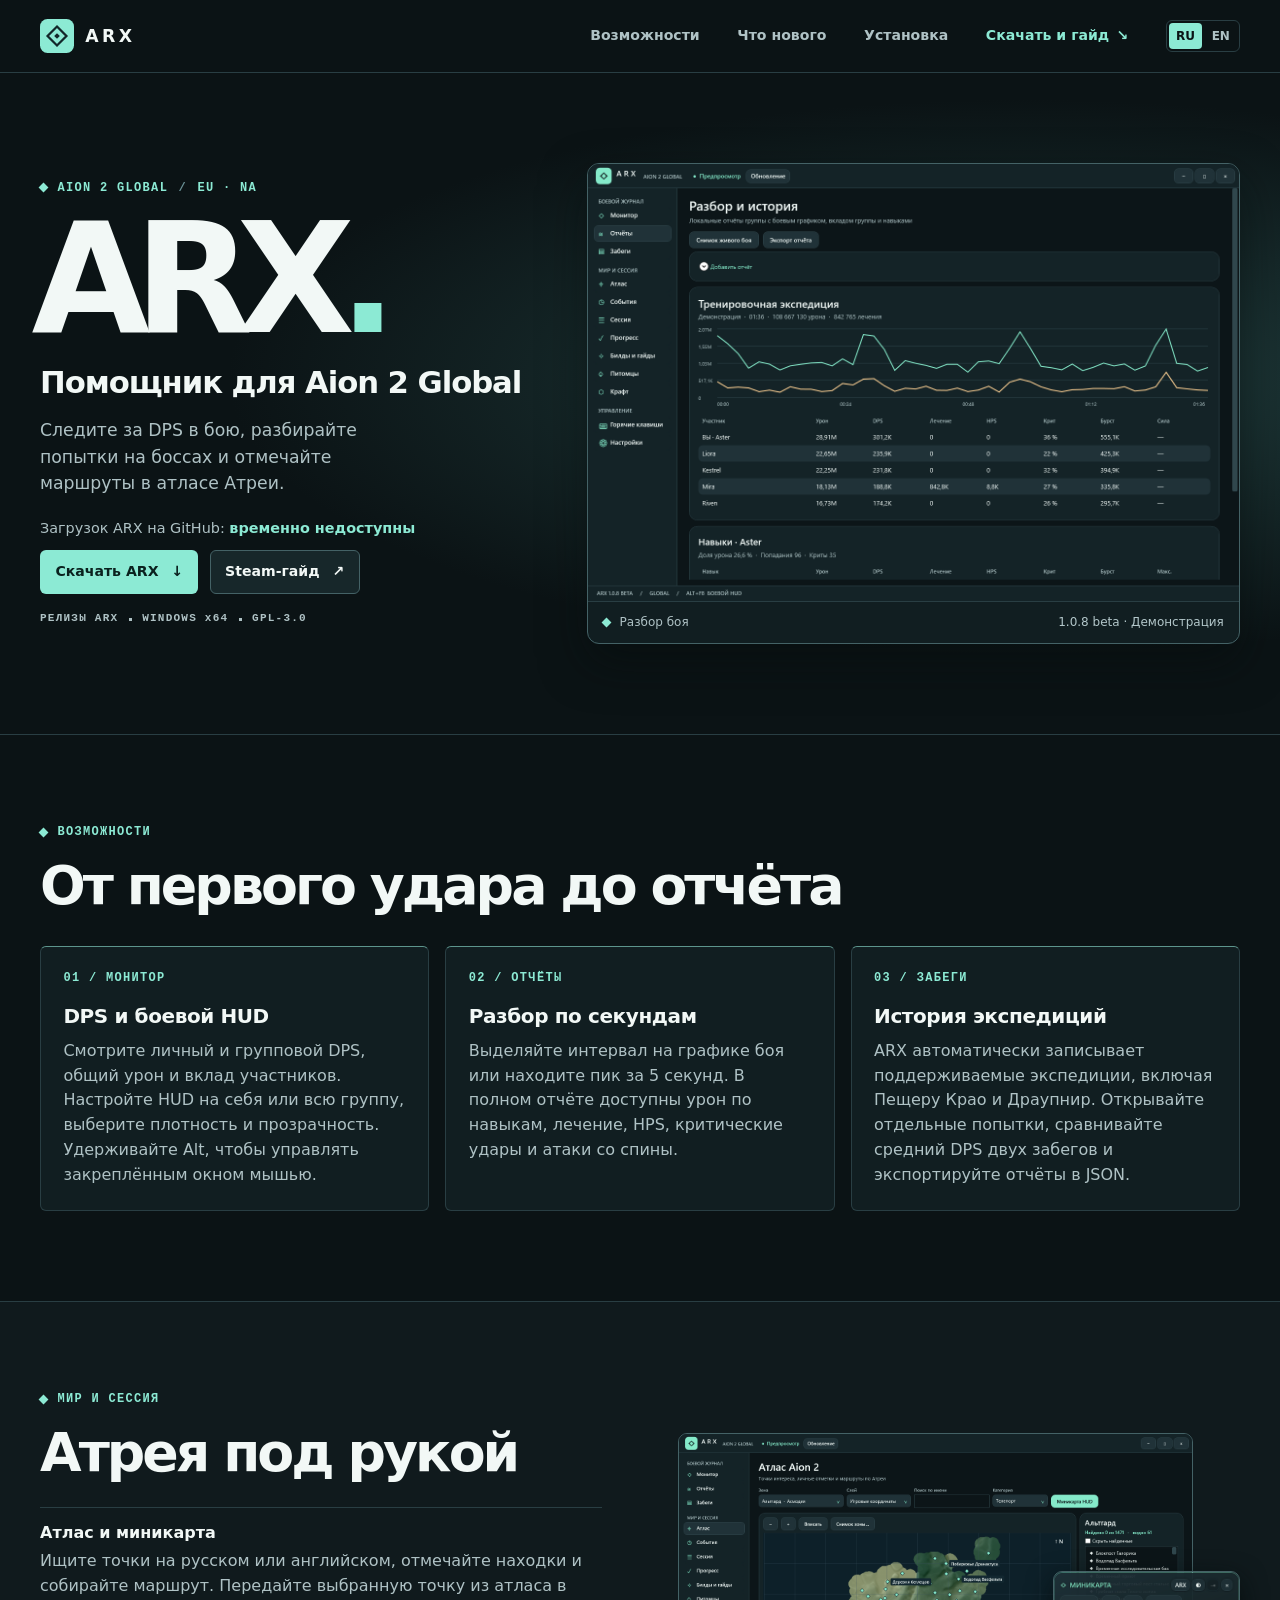
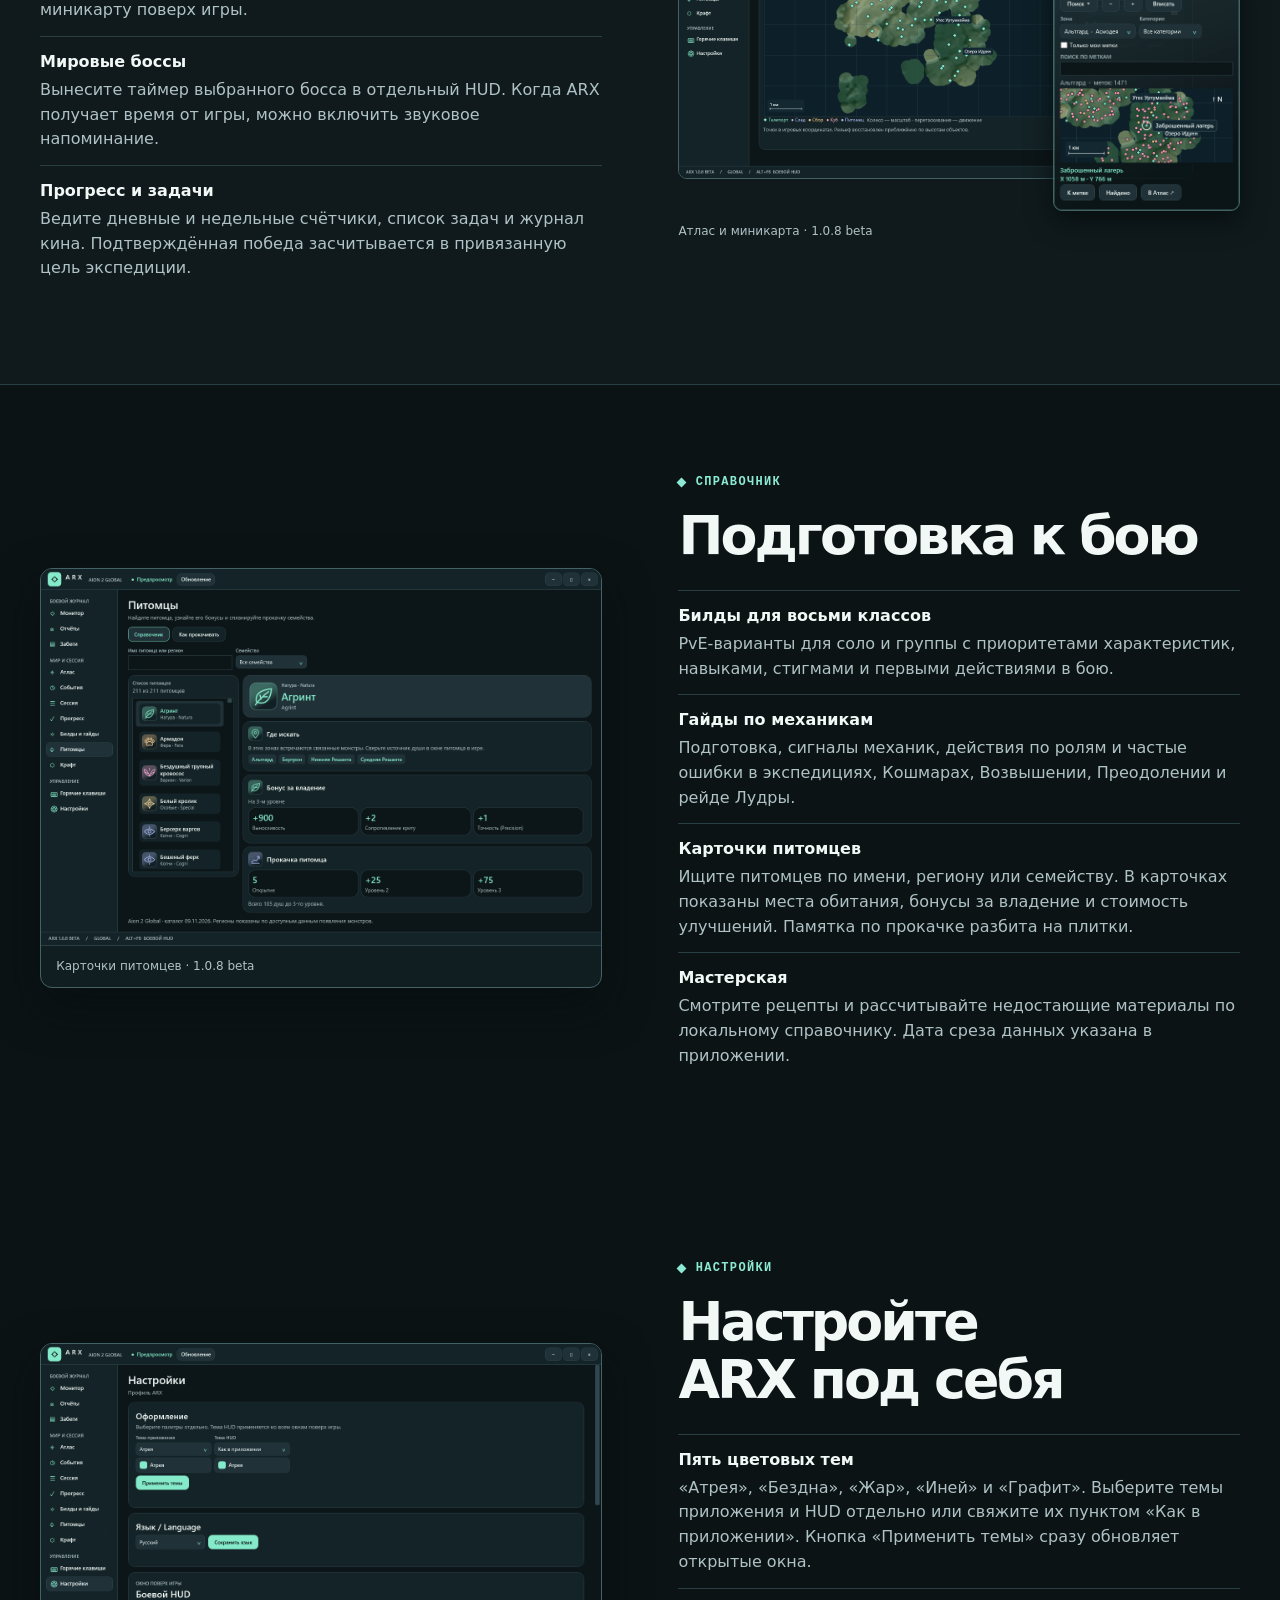
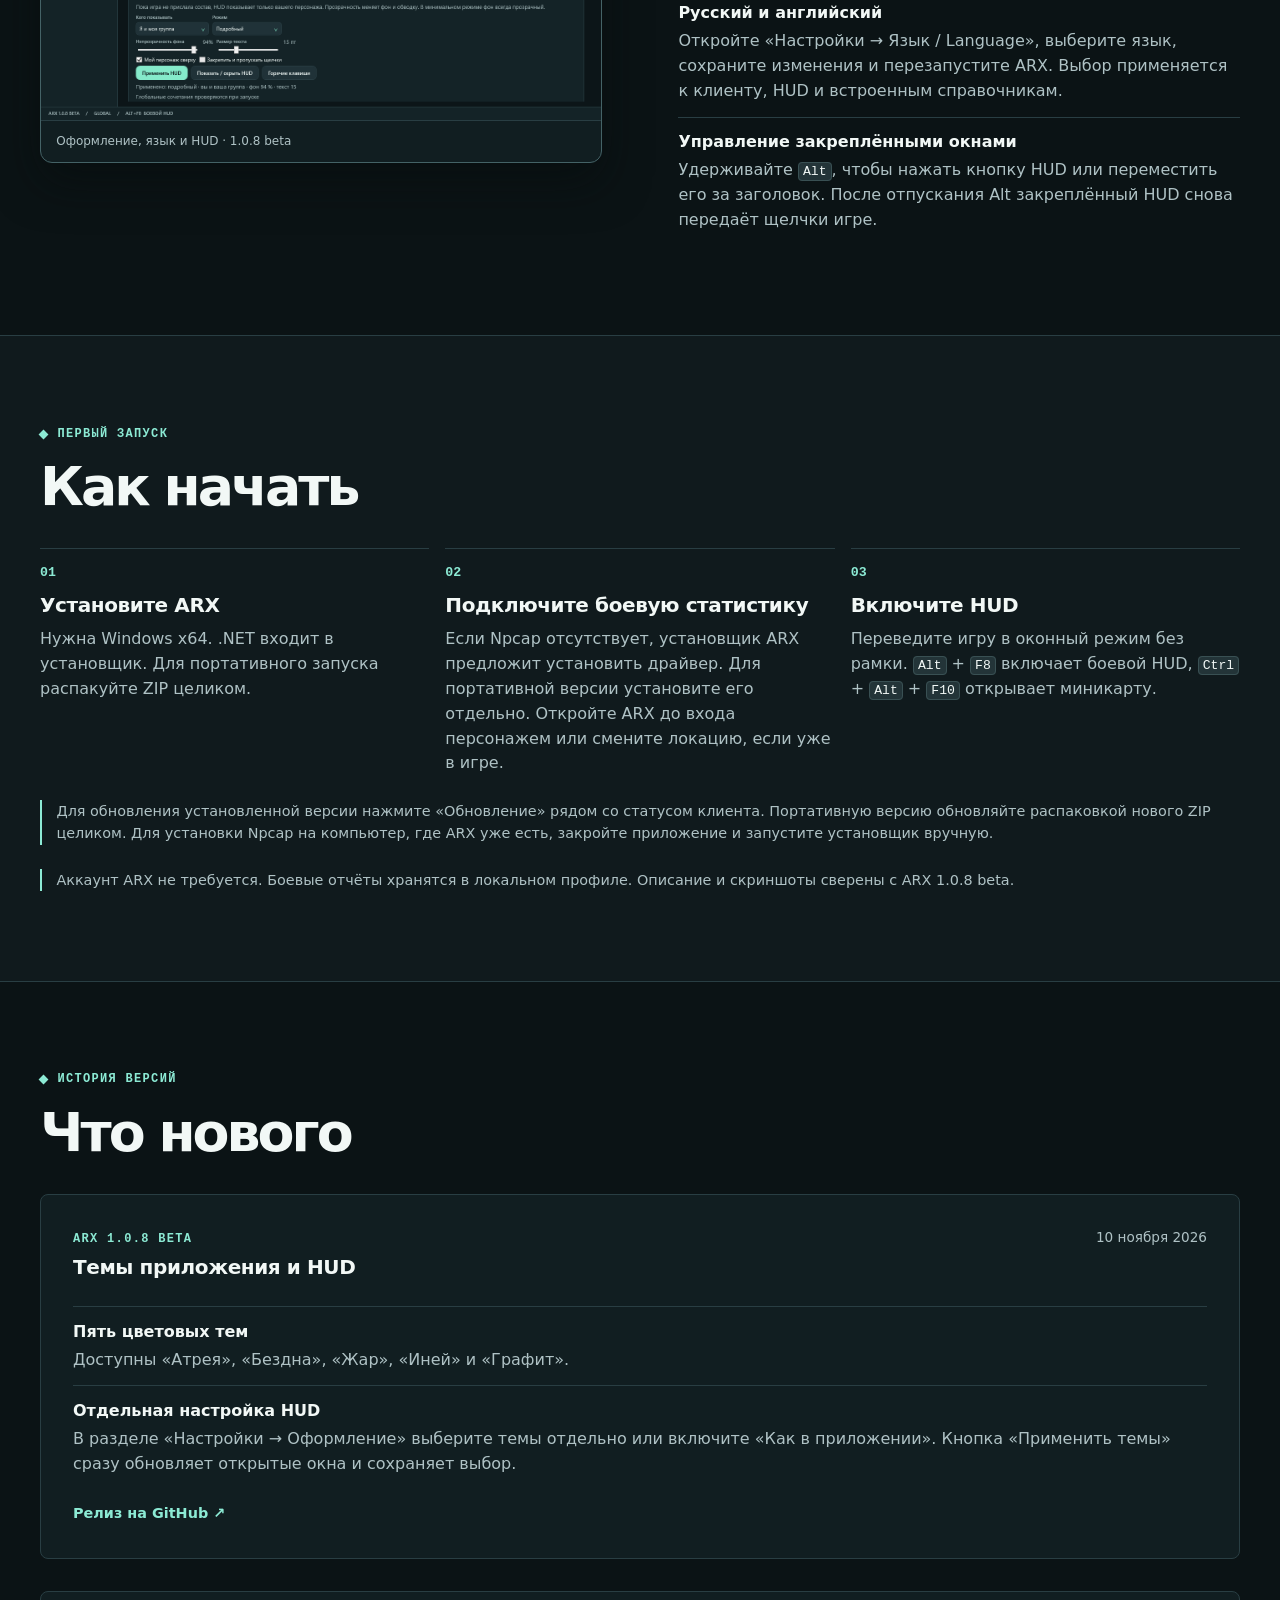
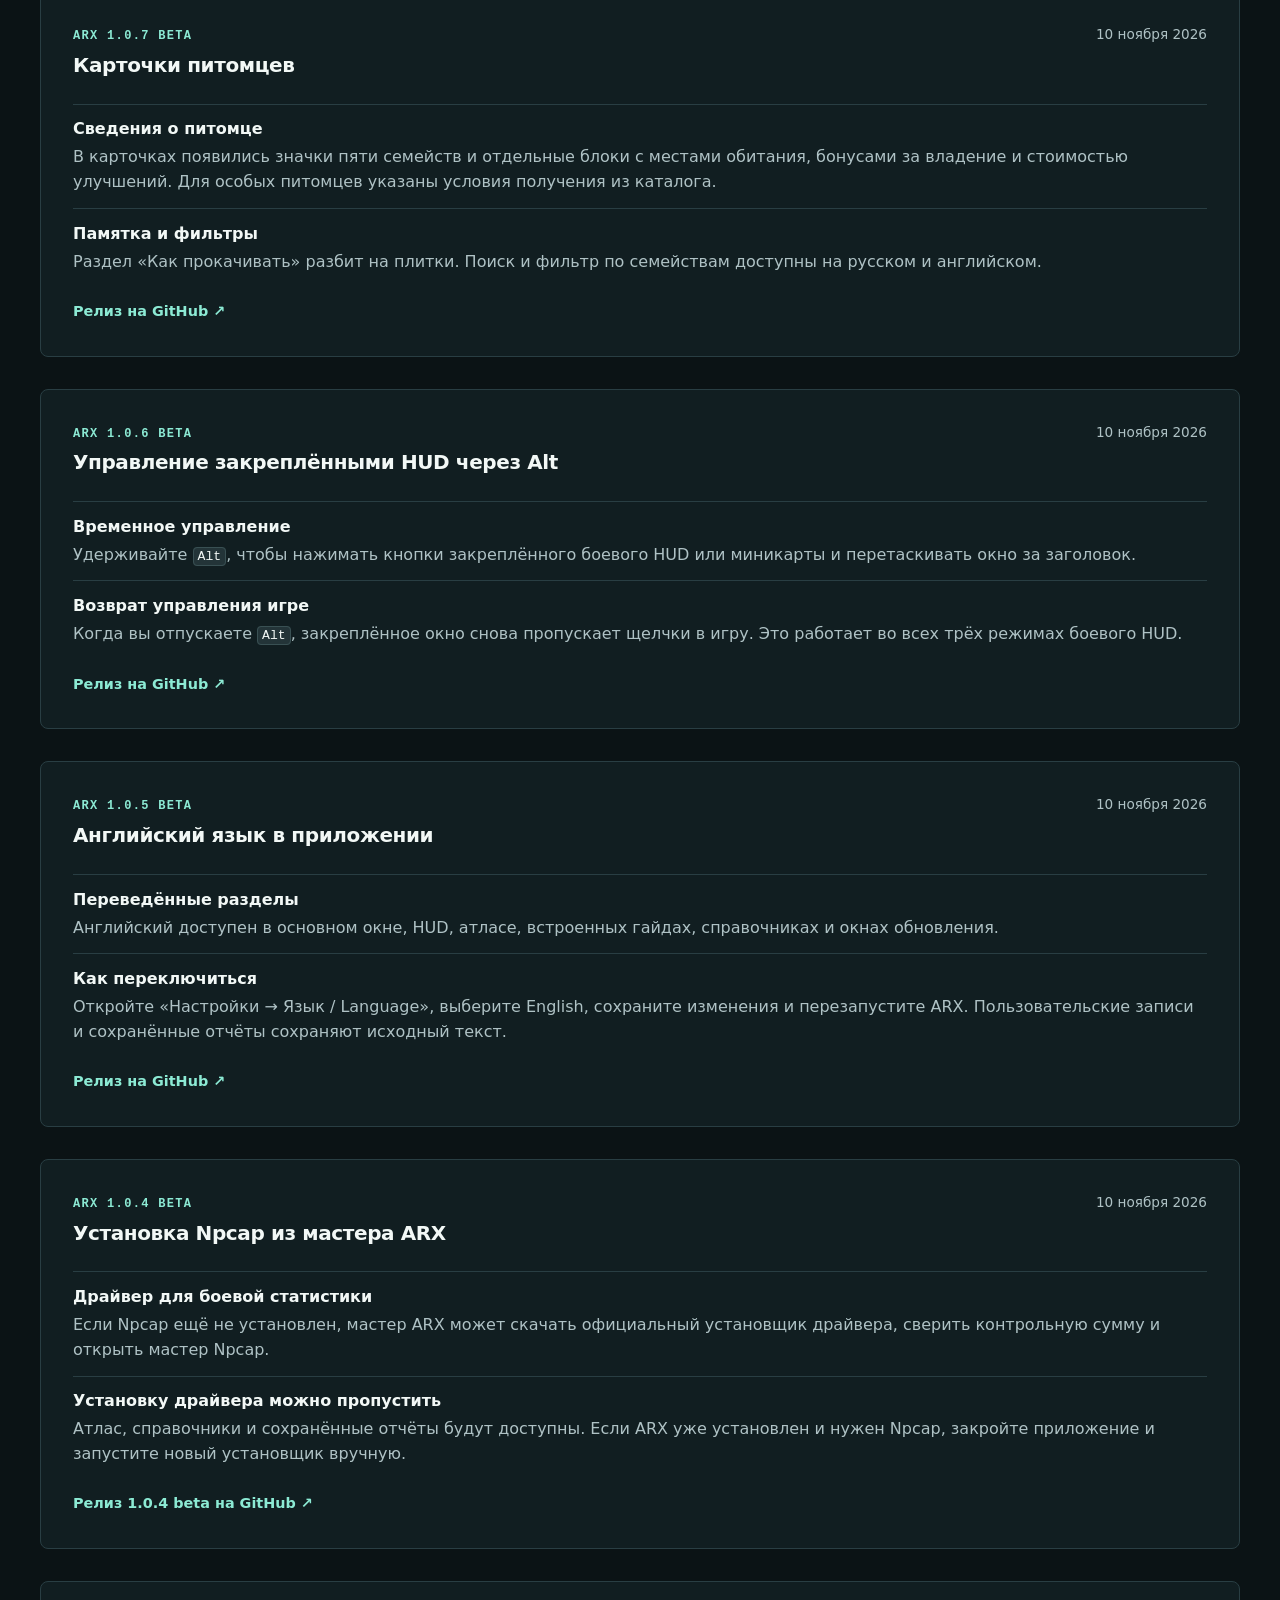
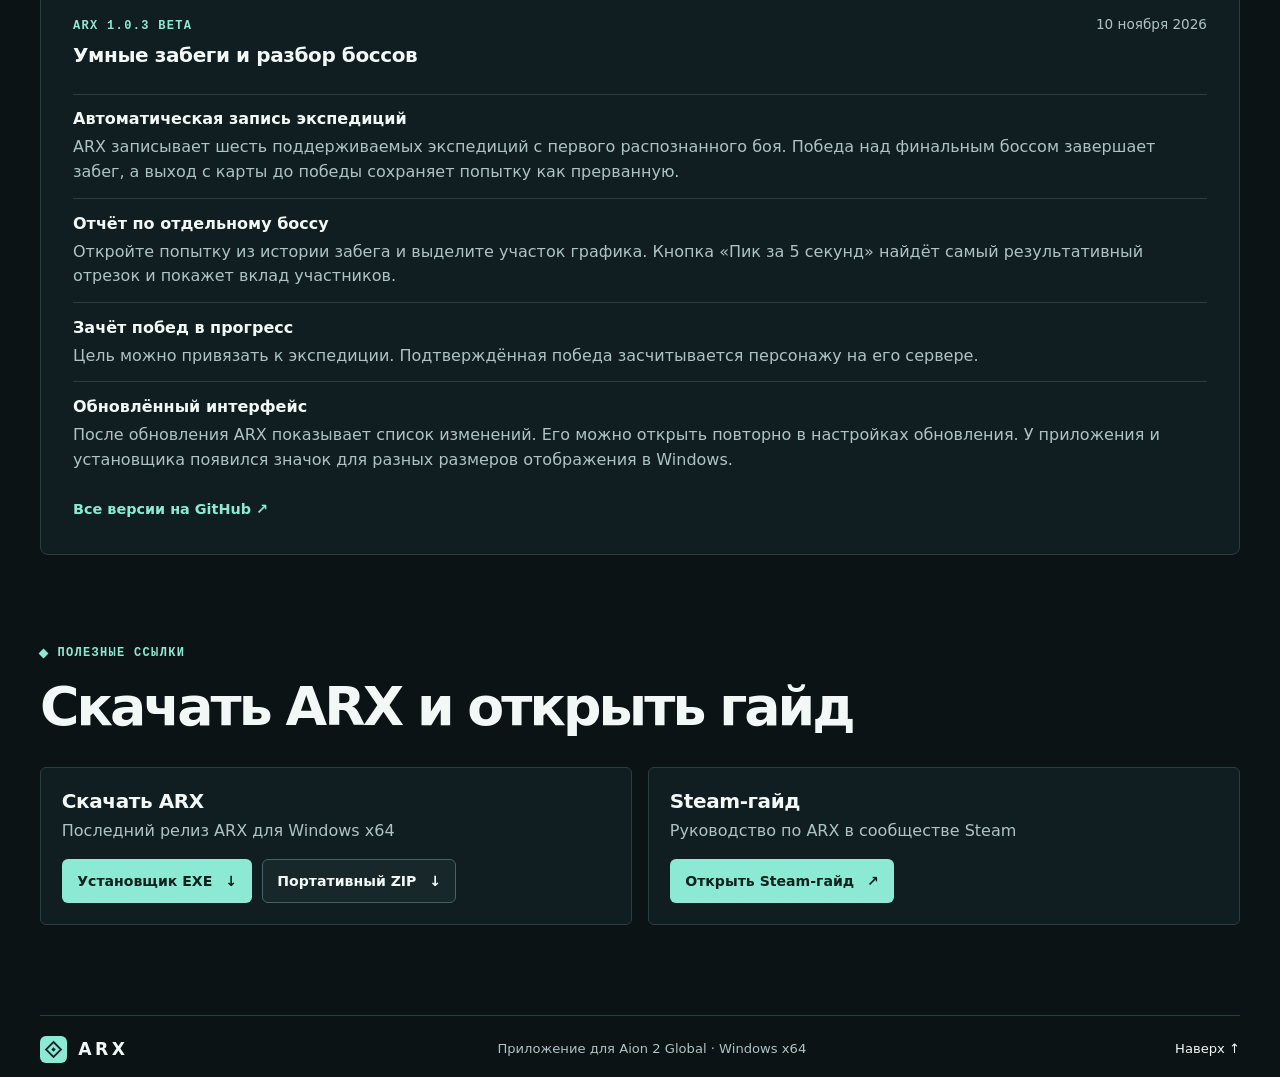
==== index.html @ c312cbf8 "Refresh Russian ARX page and screenshots for 1.0.8 beta" ====
<!doctype html>
<html lang="ru">
<head>
  <meta charset="utf-8">
  <meta name="viewport" content="width=device-width, initial-scale=1">
  <meta name="theme-color" content="#0b1315">
  <meta name="description" content="ARX — помощник для Aion 2 Global на Windows. DPS и HUD, разбор боёв, экспедиции, атлас, карточки питомцев, билды и пять тем оформления.">
  <title>ARX — помощник для Aion 2 Global</title>
  <link rel="icon" href="assets/arx.svg" type="image/svg+xml">
  <link rel="alternate" hreflang="en" href="en.html">
  <link rel="stylesheet" href="style.css?v=3">
  <script src="downloads.js?v=3" defer></script>
</head>
<body>
  <a class="skip-link" href="#main">К содержанию</a>
  <header class="site-header" id="top">
    <div class="wrap header-inner">
      <a class="brand" href="#top" aria-label="ARX, начало страницы"><img src="assets/arx.svg" width="34" height="34" alt=""> ARX</a>
      <nav aria-label="Разделы сайта">
        <a href="#features">Возможности</a>
        <a href="#changelog">Что нового</a>
        <a href="#setup">Установка</a>
        <a class="nav-action" href="#links">Скачать и гайд <span aria-hidden="true">↘</span></a>
        <span class="language-switch" role="group" aria-label="Язык сайта">
          <span aria-current="page">RU</span>
          <a href="en.html" hreflang="en" lang="en" aria-label="English">EN</a>
        </span>
      </nav>
    </div>
  </header>
  <main id="main">
    <section class="hero" aria-labelledby="hero-title">
      <div class="wrap hero-grid">
        <div>
          <p class="eyebrow"><span class="dot"></span> AION 2 GLOBAL <span class="slash">/</span> EU · NA</p>
          <h1 id="hero-title">ARX<span>.</span></h1>
          <p class="hero-subtitle">Помощник для Aion 2 Global</p>
          <p class="hero-text">Следите за DPS в бою, разбирайте попытки на боссах и отмечайте маршруты в атласе Атреи.</p>
          <p class="download-count">Загрузок ARX на GitHub: <output id="download-count" data-unavailable="временно недоступны">проверяем…</output></p>
          <div class="actions">
            <a class="button primary" href="https://github.com/Kadjiru/ATX/releases" data-download="preferred">Скачать ARX <span aria-hidden="true">↓</span></a>
            <a class="button secondary" href="https://steamcommunity.com/sharedfiles/filedetails/?id=3837440685">Steam-гайд <span aria-hidden="true">↗</span></a>
          </div>
          <p class="platform"><strong id="hero-release">РЕЛИЗЫ ARX</strong> <span></span> WINDOWS x64 <span></span> GPL-3.0</p>
        </div>
        <figure class="hero-shot">
          <img src="assets/combat-108-ru.png" width="1340" height="900" alt="Боевой отчёт ARX 1.0.8 beta с графиком урона и показателями участников демонстрационной экспедиции.">
          <figcaption><span class="dot"></span> Разбор боя <span class="caption-note">1.0.8 beta · Демонстрация</span></figcaption>
        </figure>
      </div>
    </section>
    <section class="features wrap" id="features" aria-labelledby="features-title">
      <p class="eyebrow"><span class="dot"></span> ВОЗМОЖНОСТИ</p>
      <h2 id="features-title">От первого удара до отчёта</h2>
      <div class="feature-grid">
        <article>
          <p class="feature-index">01 / МОНИТОР</p>
          <h3>DPS и боевой HUD</h3>
          <p>Смотрите личный и групповой DPS, общий урон и вклад участников. Настройте HUD на себя или всю группу, выберите плотность и прозрачность. Удерживайте Alt, чтобы управлять закреплённым окном мышью.</p>
        </article>
        <article>
          <p class="feature-index">02 / ОТЧЁТЫ</p>
          <h3>Разбор по секундам</h3>
          <p>Выделяйте интервал на графике боя или находите пик за 5 секунд. В полном отчёте доступны урон по навыкам, лечение, HPS, критические удары и атаки со спины.</p>
        </article>
        <article>
          <p class="feature-index">03 / ЗАБЕГИ</p>
          <h3>История экспедиций</h3>
          <p>ARX автоматически записывает поддерживаемые экспедиции, включая Пещеру Крао и Драупнир. Открывайте отдельные попытки, сравнивайте средний DPS двух забегов и экспортируйте отчёты в JSON.</p>
        </article>
      </div>
    </section>
    <section class="world" aria-labelledby="world-title">
      <div class="wrap split">
        <div class="world-copy">
          <p class="eyebrow"><span class="dot"></span> МИР И СЕССИЯ</p>
          <h2 id="world-title">Атрея под рукой</h2>
          <dl class="detail-list">
            <div><dt>Атлас и миникарта</dt><dd>Ищите точки на русском или английском, отмечайте находки и собирайте маршрут. Передайте выбранную точку из атласа в миникарту поверх игры.</dd></div>
            <div><dt>Мировые боссы</dt><dd>Вынесите таймер выбранного босса в отдельный HUD. Когда ARX получает время от игры, можно включить звуковое напоминание.</dd></div>
            <div><dt>Прогресс и задачи</dt><dd>Ведите дневные и недельные счётчики, список задач и журнал кина. Подтверждённая победа засчитывается в привязанную цель экспедиции.</dd></div>
          </dl>
        </div>
        <figure class="map-shots">
          <img class="atlas" src="assets/atlas-108-ru.png" width="1340" height="900" loading="lazy" alt="Атлас в ARX 1.0.8 beta с телепортами и игровыми координатами Альтгарда">
          <img class="minimap" src="assets/minimap-108-ru.png" width="388" height="500" loading="lazy" alt="Миникарта ARX 1.0.8 beta с выбранной точкой в Альтгарде">
          <figcaption>Атлас и миникарта · 1.0.8 beta</figcaption>
        </figure>
      </div>
    </section>
    <section class="wrap split reference" aria-labelledby="reference-title">
      <figure class="reference-shot">
        <img src="assets/pets-108-ru.png" width="1340" height="900" loading="lazy" alt="Карточка питомца в ARX 1.0.8 beta с регионами, бонусами за владение и стоимостью прокачки">
        <figcaption>Карточки питомцев · 1.0.8 beta</figcaption>
      </figure>
      <div>
        <p class="eyebrow"><span class="dot"></span> СПРАВОЧНИК</p>
        <h2 id="reference-title">Подготовка к бою</h2>
        <dl class="detail-list">
          <div><dt>Билды для восьми классов</dt><dd>PvE-варианты для соло и группы с приоритетами характеристик, навыками, стигмами и первыми действиями в бою.</dd></div>
          <div><dt>Гайды по механикам</dt><dd>Подготовка, сигналы механик, действия по ролям и частые ошибки в экспедициях, Кошмарах, Возвышении, Преодолении и рейде Лудры.</dd></div>
          <div><dt>Карточки питомцев</dt><dd>Ищите питомцев по имени, региону или семейству. В карточках показаны места обитания, бонусы за владение и стоимость улучшений. Памятка по прокачке разбита на плитки.</dd></div>
          <div><dt>Мастерская</dt><dd>Смотрите рецепты и рассчитывайте недостающие материалы по локальному справочнику. Дата среза данных указана в приложении.</dd></div>
        </dl>
      </div>
    </section>
    <section class="wrap split reference" aria-labelledby="appearance-title">
      <figure class="reference-shot">
        <img src="assets/settings-108-ru.png" width="1340" height="900" loading="lazy" alt="Настройки ARX 1.0.8 beta с выбором тем приложения, языка и параметров боевого HUD">
        <figcaption>Оформление, язык и HUD · 1.0.8 beta</figcaption>
      </figure>
      <div>
        <p class="eyebrow"><span class="dot"></span> НАСТРОЙКИ</p>
        <h2 id="appearance-title">Настройте ARX под себя</h2>
        <dl class="detail-list">
          <div><dt>Пять цветовых тем</dt><dd>«Атрея», «Бездна», «Жар», «Иней» и «Графит». Выберите темы приложения и HUD отдельно или свяжите их пунктом «Как в приложении». Кнопка «Применить темы» сразу обновляет открытые окна.</dd></div>
          <div><dt>Русский и английский</dt><dd>Откройте «Настройки → Язык / Language», выберите язык, сохраните изменения и перезапустите ARX. Выбор применяется к клиенту, HUD и встроенным справочникам.</dd></div>
          <div><dt>Управление закреплёнными окнами</dt><dd>Удерживайте <kbd>Alt</kbd>, чтобы нажать кнопку HUD или переместить его за заголовок. После отпускания Alt закреплённый HUD снова передаёт щелчки игре.</dd></div>
        </dl>
      </div>
    </section>
    <section class="setup" id="setup" aria-labelledby="setup-title">
      <div class="wrap">
        <p class="eyebrow"><span class="dot"></span> ПЕРВЫЙ ЗАПУСК</p>
        <h2 id="setup-title">Как начать</h2>
        <ol class="setup-list">
          <li><h3>Установите ARX</h3><p>Нужна Windows x64. .NET входит в установщик. Для портативного запуска распакуйте ZIP целиком.</p></li>
          <li><h3>Подключите боевую статистику</h3><p>Если Npcap отсутствует, установщик ARX предложит установить драйвер. Для портативной версии установите его отдельно. Откройте ARX до входа персонажем или смените локацию, если уже в игре.</p></li>
          <li><h3>Включите HUD</h3><p>Переведите игру в оконный режим без рамки. <kbd>Alt</kbd> + <kbd>F8</kbd> включает боевой HUD, <kbd>Ctrl</kbd> + <kbd>Alt</kbd> + <kbd>F10</kbd> открывает миникарту.</p></li>
        </ol>
        <p class="setup-note">Для обновления установленной версии нажмите «Обновление» рядом со статусом клиента. Портативную версию обновляйте распаковкой нового ZIP целиком. Для установки Npcap на компьютер, где ARX уже есть, закройте приложение и запустите установщик вручную.</p>
        <p class="setup-note">Аккаунт ARX не требуется. Боевые отчёты хранятся в локальном профиле. Описание и скриншоты сверены с ARX 1.0.8 beta.</p>
      </div>
    </section>
    <section class="wrap changelog" id="changelog" aria-labelledby="changelog-title">
      <p class="eyebrow"><span class="dot"></span> ИСТОРИЯ ВЕРСИЙ</p>
      <h2 id="changelog-title">Что нового</h2>
      <article class="release" id="release-1-0-8">
        <header class="release-header">
          <div>
            <p class="feature-index">ARX 1.0.8 BETA</p>
            <h3>Темы приложения и HUD</h3>
          </div>
          <time datetime="2026-11-10">10 ноября 2026</time>
        </header>
        <dl class="detail-list">
          <div><dt>Пять цветовых тем</dt><dd>Доступны «Атрея», «Бездна», «Жар», «Иней» и «Графит».</dd></div>
          <div><dt>Отдельная настройка HUD</dt><dd>В разделе «Настройки → Оформление» выберите темы отдельно или включите «Как в приложении». Кнопка «Применить темы» сразу обновляет открытые окна и сохраняет выбор.</dd></div>
        </dl>
        <a class="release-link" href="https://github.com/Kadjiru/ATX/releases/tag/v1.0.8-beta">Релиз на GitHub <span aria-hidden="true">↗</span></a>
      </article>
      <article class="release" id="release-1-0-7">
        <header class="release-header">
          <div>
            <p class="feature-index">ARX 1.0.7 BETA</p>
            <h3>Карточки питомцев</h3>
          </div>
          <time datetime="2026-11-10">10 ноября 2026</time>
        </header>
        <dl class="detail-list">
          <div><dt>Сведения о питомце</dt><dd>В карточках появились значки пяти семейств и отдельные блоки с местами обитания, бонусами за владение и стоимостью улучшений. Для особых питомцев указаны условия получения из каталога.</dd></div>
          <div><dt>Памятка и фильтры</dt><dd>Раздел «Как прокачивать» разбит на плитки. Поиск и фильтр по семействам доступны на русском и английском.</dd></div>
        </dl>
        <a class="release-link" href="https://github.com/Kadjiru/ATX/releases/tag/v1.0.7-beta">Релиз на GitHub <span aria-hidden="true">↗</span></a>
      </article>
      <article class="release" id="release-1-0-6">
        <header class="release-header">
          <div>
            <p class="feature-index">ARX 1.0.6 BETA</p>
            <h3>Управление закреплёнными HUD через Alt</h3>
          </div>
          <time datetime="2026-11-10">10 ноября 2026</time>
        </header>
        <dl class="detail-list">
          <div><dt>Временное управление</dt><dd>Удерживайте <kbd>Alt</kbd>, чтобы нажимать кнопки закреплённого боевого HUD или миникарты и перетаскивать окно за заголовок.</dd></div>
          <div><dt>Возврат управления игре</dt><dd>Когда вы отпускаете <kbd>Alt</kbd>, закреплённое окно снова пропускает щелчки в игру. Это работает во всех трёх режимах боевого HUD.</dd></div>
        </dl>
        <a class="release-link" href="https://github.com/Kadjiru/ATX/releases/tag/v1.0.6-beta">Релиз на GitHub <span aria-hidden="true">↗</span></a>
      </article>
      <article class="release" id="release-1-0-5">
        <header class="release-header">
          <div>
            <p class="feature-index">ARX 1.0.5 BETA</p>
            <h3>Английский язык в приложении</h3>
          </div>
          <time datetime="2026-11-10">10 ноября 2026</time>
        </header>
        <dl class="detail-list">
          <div><dt>Переведённые разделы</dt><dd>Английский доступен в основном окне, HUD, атласе, встроенных гайдах, справочниках и окнах обновления.</dd></div>
          <div><dt>Как переключиться</dt><dd>Откройте «Настройки → Язык / Language», выберите English, сохраните изменения и перезапустите ARX. Пользовательские записи и сохранённые отчёты сохраняют исходный текст.</dd></div>
        </dl>
        <a class="release-link" href="https://github.com/Kadjiru/ATX/releases/tag/v1.0.5-beta">Релиз на GitHub <span aria-hidden="true">↗</span></a>
      </article>
      <article class="release" id="release-1-0-4">
        <header class="release-header">
          <div>
            <p class="feature-index">ARX 1.0.4 BETA</p>
            <h3>Установка Npcap из мастера ARX</h3>
          </div>
          <time datetime="2026-11-10">10 ноября 2026</time>
        </header>
        <dl class="detail-list">
          <div><dt>Драйвер для боевой статистики</dt><dd>Если Npcap ещё не установлен, мастер ARX может скачать официальный установщик драйвера, сверить контрольную сумму и открыть мастер Npcap.</dd></div>
          <div><dt>Установку драйвера можно пропустить</dt><dd>Атлас, справочники и сохранённые отчёты будут доступны. Если ARX уже установлен и нужен Npcap, закройте приложение и запустите новый установщик вручную.</dd></div>
        </dl>
        <a class="release-link" href="https://github.com/Kadjiru/ATX/releases/tag/v1.0.4-beta">Релиз 1.0.4 beta на GitHub <span aria-hidden="true">↗</span></a>
      </article>
      <article class="release">
        <header class="release-header">
          <div>
            <p class="feature-index">ARX 1.0.3 BETA</p>
            <h3>Умные забеги и разбор боссов</h3>
          </div>
          <time datetime="2026-11-10">10 ноября 2026</time>
        </header>
        <dl class="detail-list">
          <div><dt>Автоматическая запись экспедиций</dt><dd>ARX записывает шесть поддерживаемых экспедиций с первого распознанного боя. Победа над финальным боссом завершает забег, а выход с карты до победы сохраняет попытку как прерванную.</dd></div>
          <div><dt>Отчёт по отдельному боссу</dt><dd>Откройте попытку из истории забега и выделите участок графика. Кнопка «Пик за 5 секунд» найдёт самый результативный отрезок и покажет вклад участников.</dd></div>
          <div><dt>Зачёт побед в прогресс</dt><dd>Цель можно привязать к экспедиции. Подтверждённая победа засчитывается персонажу на его сервере.</dd></div>
          <div><dt>Обновлённый интерфейс</dt><dd>После обновления ARX показывает список изменений. Его можно открыть повторно в настройках обновления. У приложения и установщика появился значок для разных размеров отображения в Windows.</dd></div>
        </dl>
        <a class="release-link" href="https://github.com/Kadjiru/ATX/releases">Все версии на GitHub <span aria-hidden="true">↗</span></a>
      </article>
    </section>
    <section class="wrap downloads" id="links" aria-labelledby="links-title">
      <p class="eyebrow"><span class="dot"></span> ПОЛЕЗНЫЕ ССЫЛКИ</p>
      <h2 id="links-title">Скачать ARX и открыть гайд</h2>
      <div class="download-grid">
        <article id="download">
          <div><h3>Скачать ARX</h3><p><span id="download-release">Последний релиз ARX</span> для Windows x64</p></div>
          <div class="download-actions">
            <a class="button primary" href="https://github.com/Kadjiru/ATX/releases" data-download="installer">Установщик EXE <span aria-hidden="true">↓</span></a>
            <a class="button secondary" href="https://github.com/Kadjiru/ATX/releases" data-download="portable">Портативный ZIP <span aria-hidden="true">↓</span></a>
          </div>
        </article>
        <article id="steam">
          <div><h3>Steam-гайд</h3><p>Руководство по ARX в сообществе Steam</p></div>
          <a class="button primary" href="https://steamcommunity.com/sharedfiles/filedetails/?id=3837440685">Открыть Steam-гайд <span aria-hidden="true">↗</span></a>
        </article>
      </div>
    </section>
  </main>
  <footer class="wrap footer">
    <a class="brand" href="#top" aria-label="ARX, начало страницы"><img src="assets/arx.svg" width="27" height="27" alt=""> ARX</a>
    <p>Приложение для Aion 2 Global · Windows x64</p>
    <a href="#top">Наверх ↑</a>
  </footer>
</body>
</html>
---- style.css ----
:root {
  color-scheme: dark;
  --bg: #0b1315;
  --panel: #111e21;
  --line: #293e43;
  --muted: #afc2c5;
  --text: #f2f8f6;
  --mint: #8cead4;
  --amber: #f5d38f;
  font-family: "Segoe UI", system-ui, sans-serif;
}
*, *::before, *::after { box-sizing: border-box; }
body { margin: 0; background: var(--bg); color: var(--text); font-size: 16px; line-height: 1.55; }
a { color: inherit; text-decoration: none; }
a:focus-visible { outline: 2px solid var(--amber); outline-offset: 5px; }
img { display: block; max-width: 100%; height: auto; }
h1, h2, h3, p, figure, dl, dd { margin: 0; }
h2 { font-size: clamp(2rem, 4.2vw, 3.65rem); font-weight: 720; letter-spacing: -.055em; line-height: 1.07; text-wrap: balance; }
h3 { font-size: 1.25rem; line-height: 1.25; letter-spacing: -.02em; }
.wrap { width: min(100% - 64px, 1200px); margin-inline: auto; }
.skip-link { position: absolute; top: 0; left: 1rem; background: var(--mint); color: var(--bg); padding: .5rem 1rem; transform: translateY(-150%); z-index: 2; }
.skip-link:focus { transform: translateY(0); }
.site-header { border-bottom: 1px solid var(--line); }
.header-inner, .footer { display: flex; justify-content: space-between; align-items: center; gap: 1.25rem; }
.header-inner { min-height: 72px; }
.brand { display: inline-flex; align-items: center; gap: .7rem; font-size: 1.08rem; font-weight: 750; letter-spacing: .2em; }
nav { display: flex; align-items: center; gap: clamp(.7rem, 3vw, 2.35rem); color: var(--muted); font-size: .88rem; font-weight: 600; }
nav a:hover, .footer a:hover { color: var(--mint); }
.nav-action { color: var(--mint); }
.nav-action span { margin-left: .15rem; }
.language-switch { display: inline-flex; align-items: center; gap: .2rem; padding: .15rem; border: 1px solid var(--line); border-radius: 6px; font-size: .75rem; }
.language-switch > * { padding: .22rem .42rem; border-radius: 4px; }
.language-switch [aria-current] { background: var(--mint); color: var(--bg); }
.hero { padding: clamp(3rem, 7vw, 6.8rem) 0; overflow: hidden; border-bottom: 1px solid var(--line); background: radial-gradient(ellipse at 80% 46%, #203d3d 0%, transparent 55%); }
.hero-grid { display: grid; grid-template-columns: .85fr 1.15fr; gap: clamp(1.8rem, 5vw, 5.5rem); align-items: center; }
.eyebrow, .platform, .feature-index { display: flex; align-items: center; gap: .65rem; color: var(--mint); font: 600 .75rem/1.4 ui-monospace, Consolas, monospace; letter-spacing: .11em; }
.eyebrow { margin-bottom: 1rem; }
.dot { width: 7px; height: 7px; flex: 0 0 7px; background: var(--mint); transform: rotate(45deg); }
.slash { color: #6b9297; }
.hero h1 { margin-left: -.055em; font-size: clamp(5.6rem, 12vw, 10.5rem); line-height: .87; font-weight: 850; letter-spacing: -.105em; }
.hero h1 span { color: var(--mint); }
.hero-subtitle { margin-top: 1.2rem; font-size: clamp(1.34rem, 2.4vw, 2.05rem); font-weight: 680; line-height: 1.16; letter-spacing: -.035em; }
.hero-text { max-width: 35ch; margin-top: 1rem; color: var(--muted); font-size: 1.08rem; }
.actions { display: flex; gap: .7rem; flex-wrap: wrap; margin-top: .65rem; }
.button { display: inline-flex; justify-content: center; align-items: center; gap: .8rem; width: fit-content; min-height: 44px; padding: .6rem .9rem; border: 1px solid transparent; border-radius: 6px; font-size: .88rem; font-weight: 720; }
.primary { background: var(--mint); color: #0a211e; }
.primary:hover { background: #b2f5e5; }
.secondary { border-color: #446266; background: #17272a; }
.secondary:hover { border-color: var(--mint); }
.platform { flex-wrap: wrap; margin-top: 1.1rem; color: var(--muted); font-size: .69rem; }
.platform span { width: 3px; height: 3px; background: var(--muted); }
.hero-shot, .reference-shot { overflow: hidden; border: 1px solid #446266; border-radius: 12px; background: var(--panel); box-shadow: 0 18px 45px #050b0b80; }
.hero-shot img, .reference-shot img { width: 100%; }
figcaption { display: flex; align-items: center; gap: .6rem; padding: .7rem .95rem; color: var(--muted); font-size: .75rem; }
.hero-shot figcaption, .reference-shot figcaption { border-top: 1px solid var(--line); }
.caption-note { margin-left: auto; color: #b3c7ca; text-align: right; }
.features, .downloads, .reference, .setup, .world { padding-block: clamp(3.3rem, 7vw, 6rem); }
.feature-grid, .setup-list { display: grid; grid-template-columns: repeat(3, minmax(0, 1fr)); gap: 1rem; margin-top: 2rem; }
.feature-grid article { border: 1px solid var(--line); border-top-color: #5d958c; padding: 1.4rem; background: var(--panel); border-radius: 6px; }
.feature-index { margin-bottom: 1.1rem; }
.feature-grid h3, .setup-list h3 { margin-bottom: .6rem; }
.feature-grid article > p:last-child, .detail-list dd, .setup p:not(.eyebrow), .download-grid p, .footer p { color: var(--muted); }
.world, .setup { background: #101a1d; border-block: 1px solid var(--line); }
.split { display: grid; grid-template-columns: 1fr 1fr; gap: clamp(2rem, 6vw, 5.25rem); align-items: center; }
.detail-list { margin-top: 1.6rem; }
.detail-list div { padding: .8rem 0; border-top: 1px solid var(--line); }
.detail-list dt { margin-bottom: .2rem; font-weight: 700; }
.map-shots { display: grid; grid-template-columns: repeat(12, minmax(0, 1fr)); align-items: end; }
.atlas, .minimap { grid-row: 1; width: 100%; border: 1px solid #446266; border-radius: 9px; }
.atlas { grid-column: 1 / 12; margin-bottom: 2rem; }
.minimap { grid-column: 9 / -1; z-index: 1; box-shadow: 0 9px 26px #050b0bd0; }
.map-shots figcaption { grid-column: 1 / -1; padding-inline: 0; }
.setup-list { list-style: none; padding: 0; counter-reset: setup; }
.setup-list li { border-top: 1px solid var(--line); padding-top: 1rem; }
.setup-list li::before { display: block; margin-bottom: .8rem; color: var(--mint); font: 600 .83rem Consolas, monospace; counter-increment: setup; content: "0" counter(setup); }
kbd { padding: .05rem .25rem; background: #233438; border: 1px solid #395053; border-radius: 4px; color: var(--text); font-size: .82em; }
.setup-note { border-left: 2px solid var(--mint); padding-left: .9rem; margin-top: 1.5rem; font-size: .9rem; }
.changelog { padding-top: clamp(3.3rem, 7vw, 6rem); }
.release { margin-top: 2rem; padding: clamp(1.1rem, 3vw, 2rem); border: 1px solid var(--line); border-radius: 8px; background: var(--panel); }
.release-header { display: flex; align-items: baseline; justify-content: space-between; flex-wrap: wrap; gap: .65rem 1rem; }
.release-header .feature-index { margin-bottom: .5rem; }
.release-header time { color: var(--muted); font-size: .85rem; }
.release-link { display: inline-block; margin-top: .8rem; color: var(--mint); font-size: .9rem; font-weight: 650; }
.release-link:hover { text-decoration: underline; }
.download-grid { display: grid; grid-template-columns: repeat(2, minmax(0, 1fr)); gap: 1rem; margin-top: 2rem; }
.download-grid article { display: flex; flex-direction: column; justify-content: space-between; align-items: flex-start; gap: 1rem; padding: 1.3rem; border: 1px solid var(--line); border-radius: 6px; background: var(--panel); }
.download-grid h3 { margin-bottom: .3rem; }
.download-actions { display: flex; flex-wrap: wrap; gap: .6rem; }
.download-count { margin-top: 1.25rem; color: var(--muted); font-size: .9rem; }
.download-count output { color: var(--mint); font-weight: 700; font-variant-numeric: tabular-nums; }
.footer { padding-block: 1.25rem; border-top: 1px solid var(--line); }
.footer p, .footer > a:last-child { font-size: .82rem; }
section[id], article[id] { scroll-margin-top: 1.25rem; }

@media (max-width: 900px) {
  .hero-grid { grid-template-columns: 1fr; }
  .hero-shot { max-width: 680px; }
  .hero-text { max-width: 50ch; }
}
@media (max-width: 680px) {
  .wrap { width: calc(100% - 36px); }
  .header-inner { flex-wrap: wrap; padding-block: .8rem; gap: .6rem 1rem; }
  nav { flex-wrap: wrap; }
  .split, .feature-grid, .setup-list, .download-grid { grid-template-columns: 1fr; }
  .reference > div { order: -1; }
  .footer { flex-wrap: wrap; }
  .footer p { order: 2; width: 100%; }
}
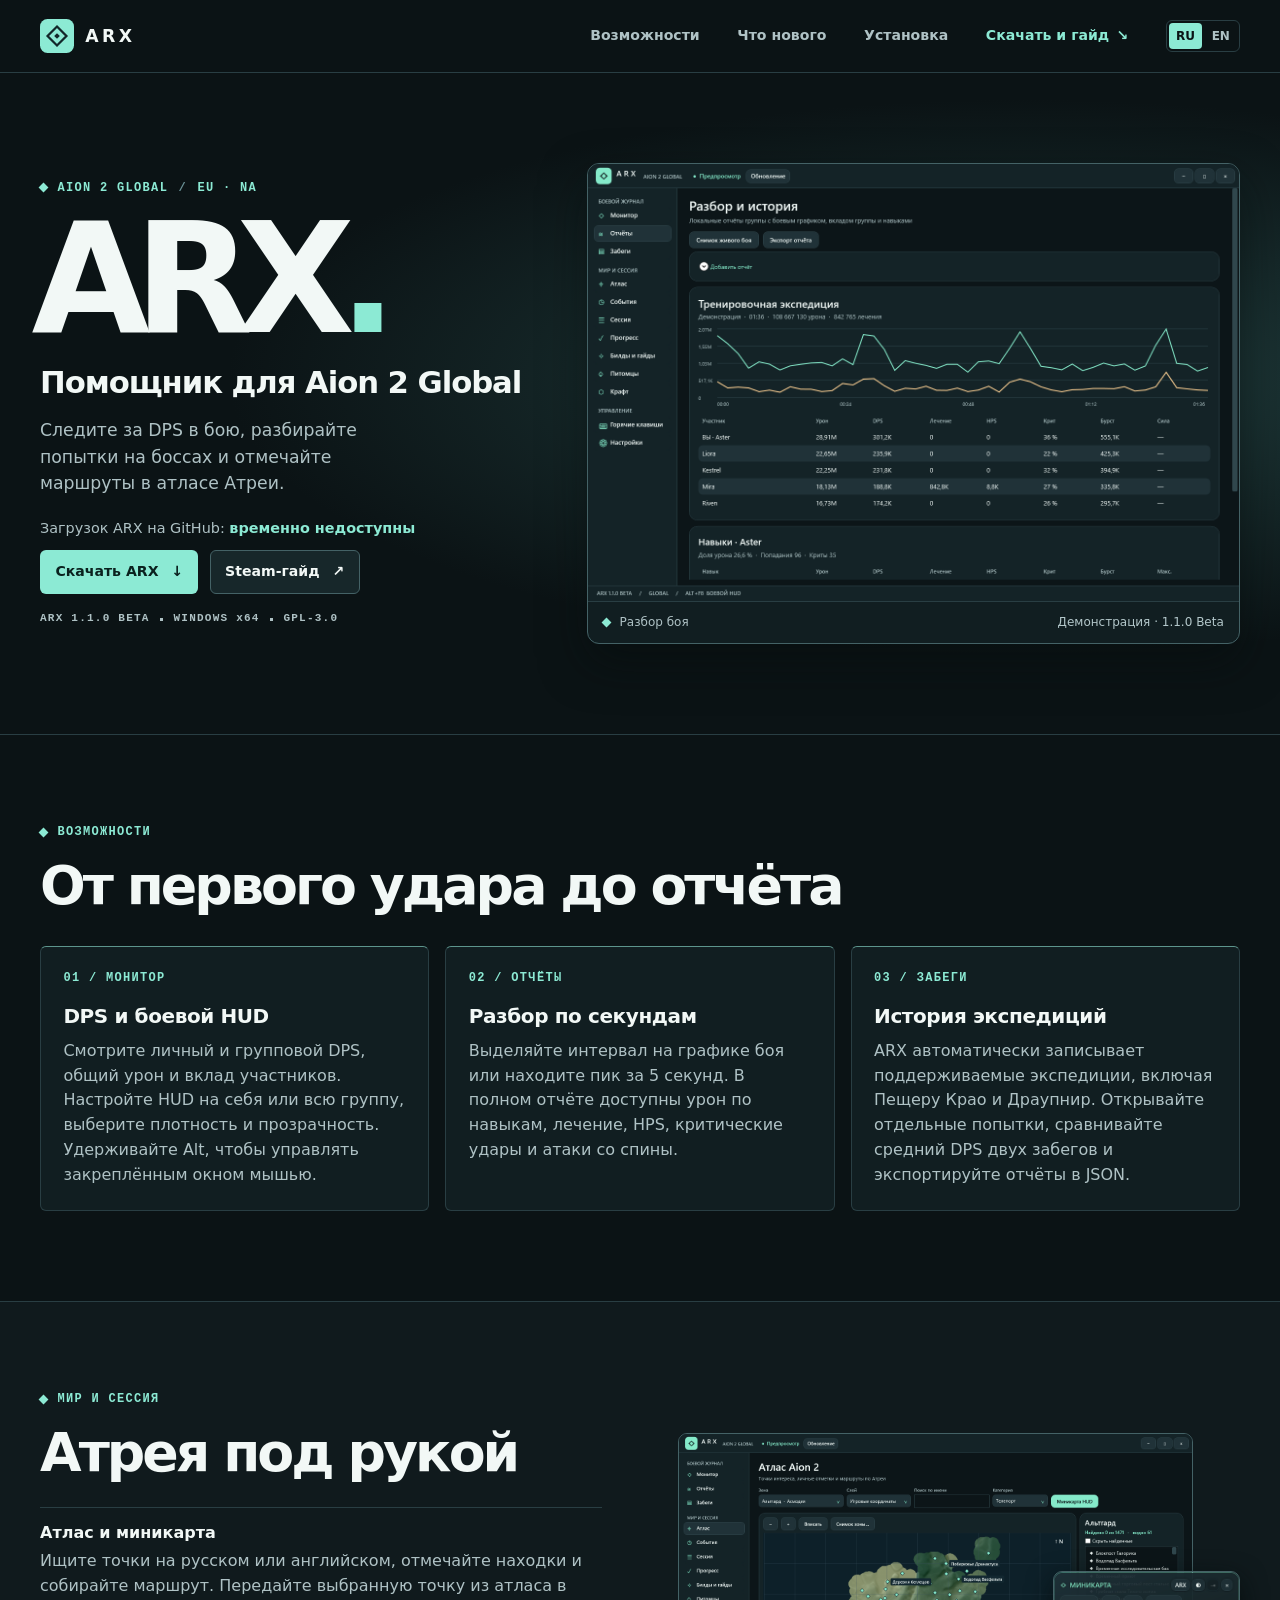
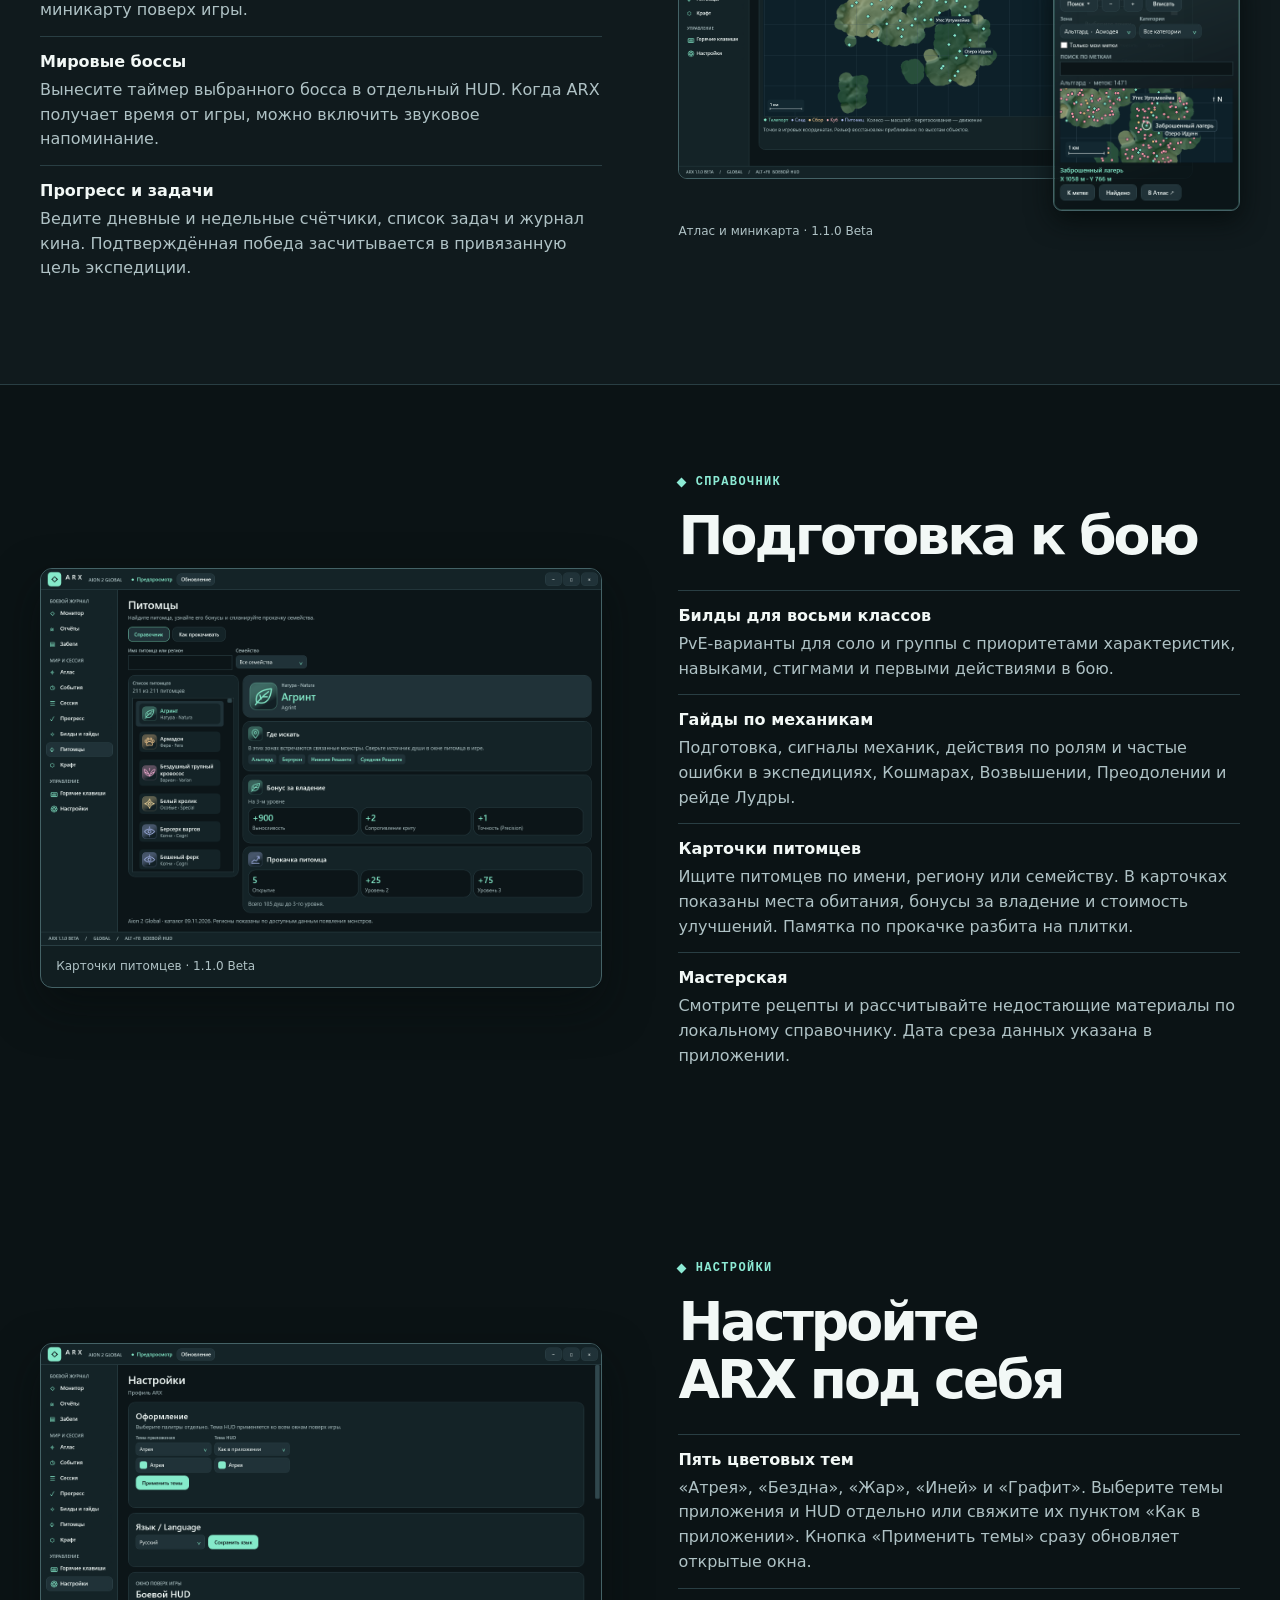
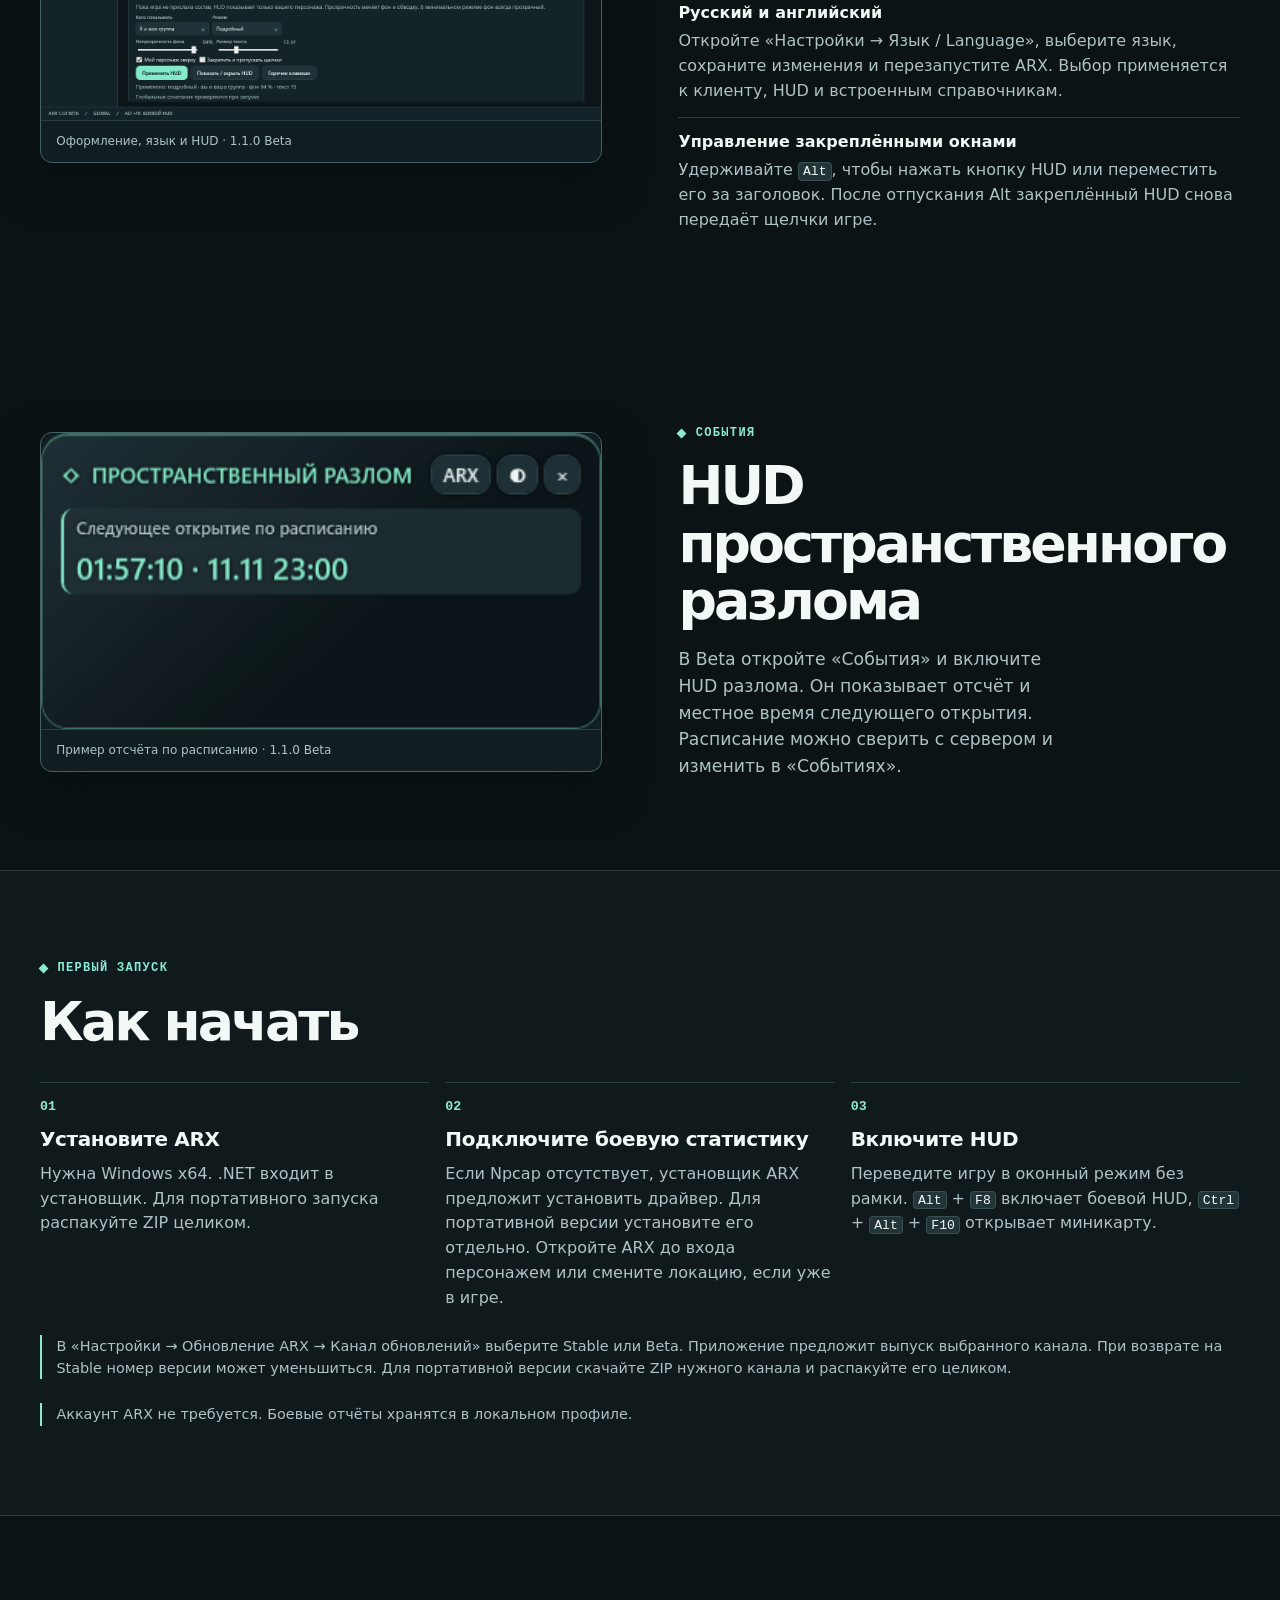
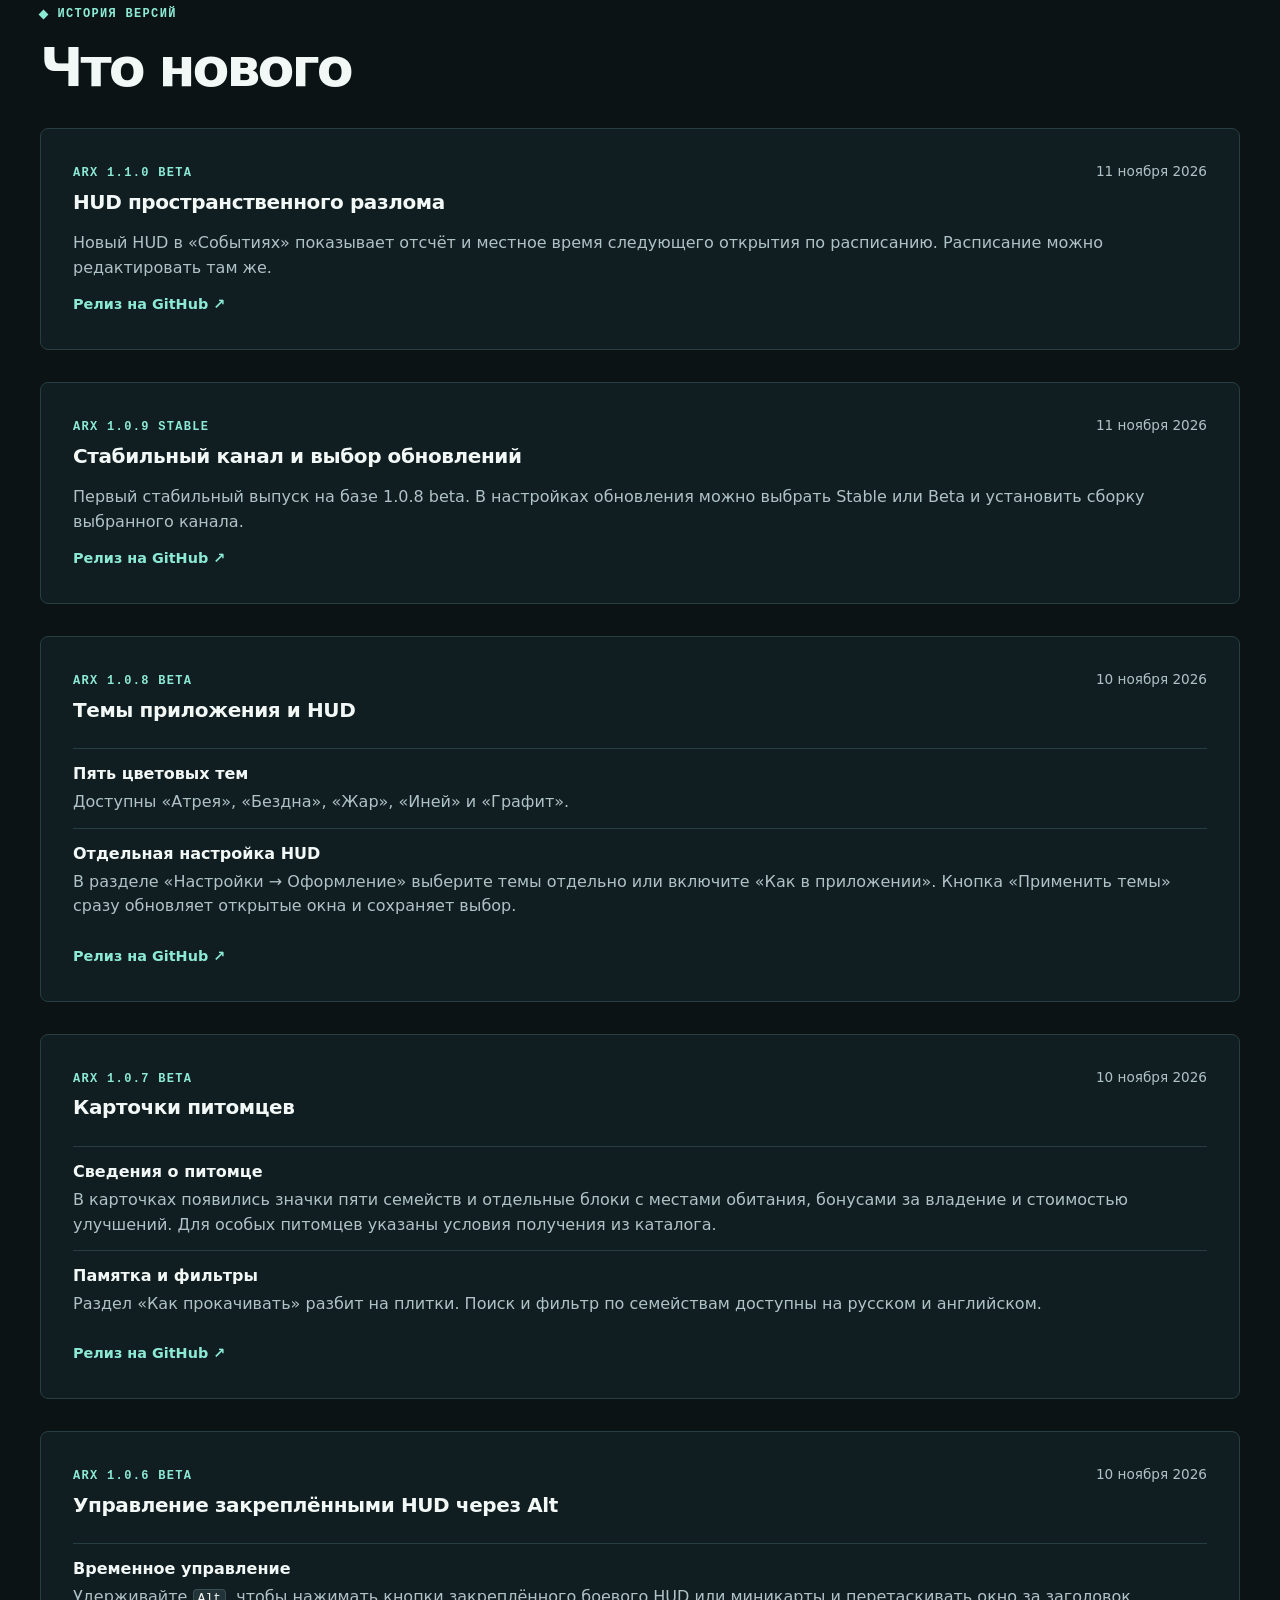
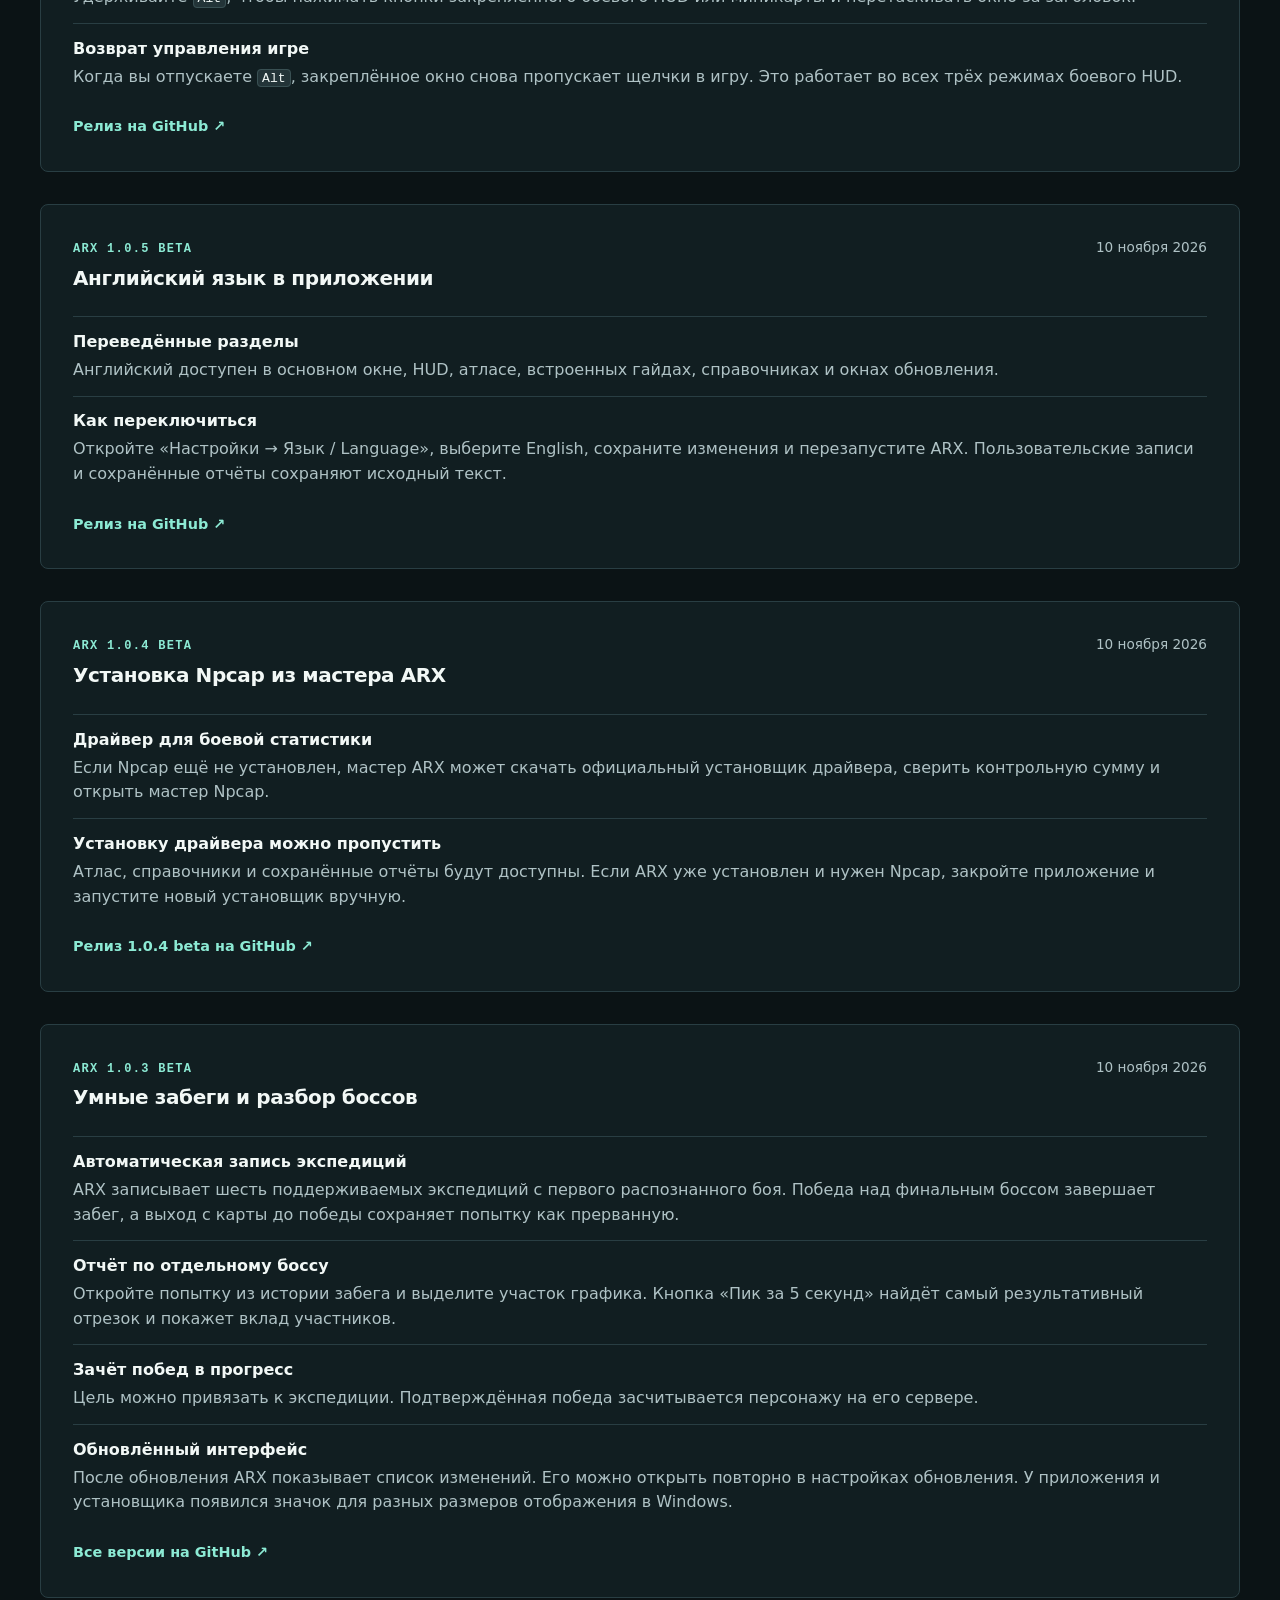
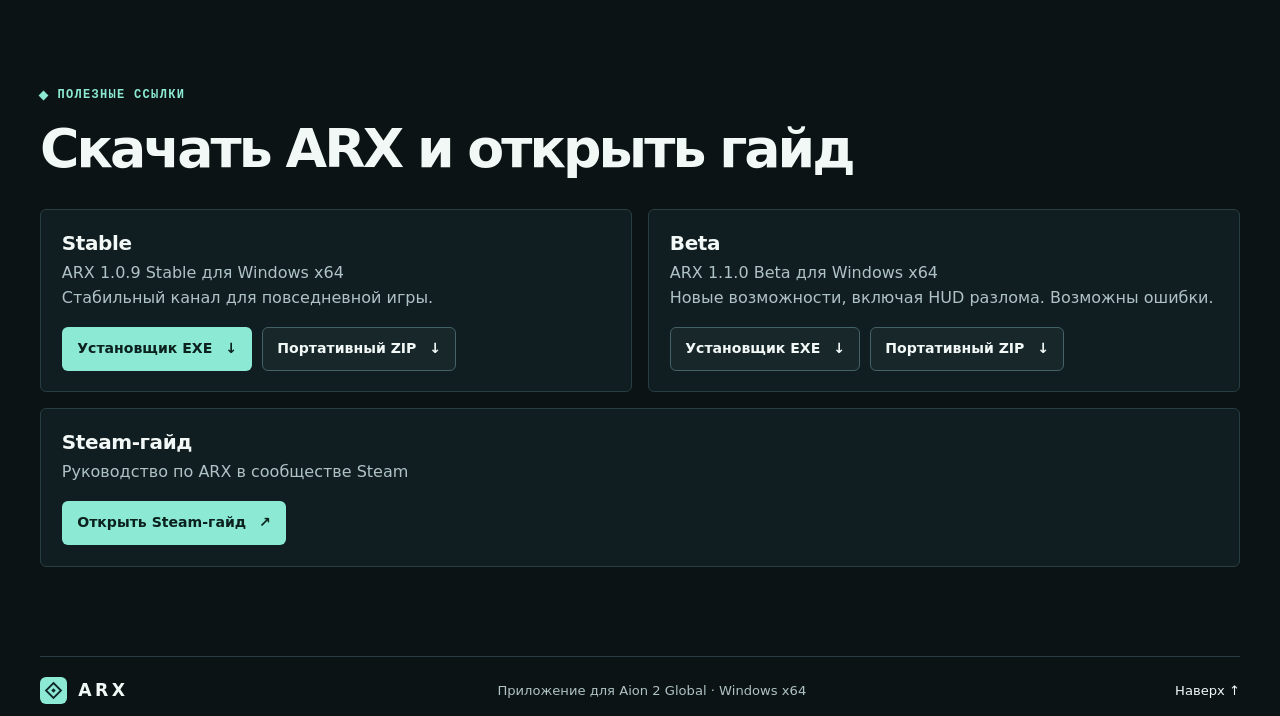
==== commit 43a25fc9: "Update ARX website for Stable 1.0.9 and Beta 1.1.0" ====
--- a/index.html
+++ b/index.html
@@ -8,8 +8,8 @@
   <title>ARX — помощник для Aion 2 Global</title>
   <link rel="icon" href="assets/arx.svg" type="image/svg+xml">
   <link rel="alternate" hreflang="en" href="en.html">
-  <link rel="stylesheet" href="style.css?v=3">
-  <script src="downloads.js?v=3" defer></script>
+  <link rel="stylesheet" href="style.css?v=4">
+  <script src="downloads.js?v=4" defer></script>
 </head>
 <body>
   <a class="skip-link" href="#main">К содержанию</a>
@@ -38,14 +38,14 @@
           <p class="hero-text">Следите за DPS в бою, разбирайте попытки на боссах и отмечайте маршруты в атласе Атреи.</p>
           <p class="download-count">Загрузок ARX на GitHub: <output id="download-count" data-unavailable="временно недоступны">проверяем…</output></p>
           <div class="actions">
-            <a class="button primary" href="https://github.com/Kadjiru/ATX/releases" data-download="preferred">Скачать ARX <span aria-hidden="true">↓</span></a>
+            <a class="button primary" href="https://github.com/Kadjiru/ATX/releases/download/v1.1.0-beta/ARX-Beta-Setup-1.1.0-beta.exe" data-channel="latest" data-download="preferred">Скачать ARX <span aria-hidden="true">↓</span></a>
             <a class="button secondary" href="https://steamcommunity.com/sharedfiles/filedetails/?id=3837440685">Steam-гайд <span aria-hidden="true">↗</span></a>
           </div>
-          <p class="platform"><strong id="hero-release">РЕЛИЗЫ ARX</strong> <span></span> WINDOWS x64 <span></span> GPL-3.0</p>
+          <p class="platform"><strong data-release-version="latest">ARX 1.1.0 BETA</strong> <span></span> WINDOWS x64 <span></span> GPL-3.0</p>
         </div>
         <figure class="hero-shot">
-          <img src="assets/combat-108-ru.png" width="1340" height="900" alt="Боевой отчёт ARX 1.0.8 beta с графиком урона и показателями участников демонстрационной экспедиции.">
-          <figcaption><span class="dot"></span> Разбор боя <span class="caption-note">1.0.8 beta · Демонстрация</span></figcaption>
+          <img src="assets/analysis-110-ru.png" width="1340" height="900" alt="Боевой отчёт ARX с графиком урона и статистикой группы">
+          <figcaption><span class="dot"></span> Разбор боя <span class="caption-note">Демонстрация · 1.1.0 Beta</span></figcaption>
         </figure>
       </div>
     </section>
@@ -82,16 +82,16 @@
           </dl>
         </div>
         <figure class="map-shots">
-          <img class="atlas" src="assets/atlas-108-ru.png" width="1340" height="900" loading="lazy" alt="Атлас в ARX 1.0.8 beta с телепортами и игровыми координатами Альтгарда">
-          <img class="minimap" src="assets/minimap-108-ru.png" width="388" height="500" loading="lazy" alt="Миникарта ARX 1.0.8 beta с выбранной точкой в Альтгарде">
-          <figcaption>Атлас и миникарта · 1.0.8 beta</figcaption>
+          <img class="atlas" src="assets/atlas-110-ru.png" width="1340" height="900" loading="lazy" alt="Атлас ARX с телепортами Альтгарда">
+          <img class="minimap" src="assets/hud-atlas-110-ru.png" width="388" height="500" loading="lazy" alt="Миникарта ARX с выбранной точкой в Альтгарде">
+          <figcaption>Атлас и миникарта · 1.1.0 Beta</figcaption>
         </figure>
       </div>
     </section>
     <section class="wrap split reference" aria-labelledby="reference-title">
       <figure class="reference-shot">
-        <img src="assets/pets-108-ru.png" width="1340" height="900" loading="lazy" alt="Карточка питомца в ARX 1.0.8 beta с регионами, бонусами за владение и стоимостью прокачки">
-        <figcaption>Карточки питомцев · 1.0.8 beta</figcaption>
+        <img src="assets/pets-110-ru.png" width="1340" height="900" loading="lazy" alt="Карточка питомца с регионами, бонусами и стоимостью улучшений">
+        <figcaption>Карточки питомцев · 1.1.0 Beta</figcaption>
       </figure>
       <div>
         <p class="eyebrow"><span class="dot"></span> СПРАВОЧНИК</p>
@@ -106,8 +106,8 @@
     </section>
     <section class="wrap split reference" aria-labelledby="appearance-title">
       <figure class="reference-shot">
-        <img src="assets/settings-108-ru.png" width="1340" height="900" loading="lazy" alt="Настройки ARX 1.0.8 beta с выбором тем приложения, языка и параметров боевого HUD">
-        <figcaption>Оформление, язык и HUD · 1.0.8 beta</figcaption>
+        <img src="assets/settings-110-ru.png" width="1340" height="900" loading="lazy" alt="Настройки ARX с выбором темы, языка и параметров боевого HUD">
+        <figcaption>Оформление, язык и HUD · 1.1.0 Beta</figcaption>
       </figure>
       <div>
         <p class="eyebrow"><span class="dot"></span> НАСТРОЙКИ</p>
@@ -117,6 +117,17 @@
           <div><dt>Русский и английский</dt><dd>Откройте «Настройки → Язык / Language», выберите язык, сохраните изменения и перезапустите ARX. Выбор применяется к клиенту, HUD и встроенным справочникам.</dd></div>
           <div><dt>Управление закреплёнными окнами</dt><dd>Удерживайте <kbd>Alt</kbd>, чтобы нажать кнопку HUD или переместить его за заголовок. После отпускания Alt закреплённый HUD снова передаёт щелчки игре.</dd></div>
         </dl>
+      </div>
+    </section>
+    <section class="wrap split reference" aria-labelledby="rift-title">
+      <figure class="reference-shot">
+        <img src="assets/hud-rift-110-ru.png" width="365" height="193" loading="lazy" alt="HUD пространственного разлома с примером отсчёта и времени открытия">
+        <figcaption>Пример отсчёта по расписанию · 1.1.0 Beta</figcaption>
+      </figure>
+      <div>
+        <p class="eyebrow"><span class="dot"></span> СОБЫТИЯ</p>
+        <h2 id="rift-title">HUD пространственного разлома</h2>
+        <p class="hero-text">В Beta откройте «События» и включите HUD разлома. Он показывает отсчёт и местное время следующего открытия. Расписание можно сверить с сервером и изменить в «Событиях».</p>
       </div>
     </section>
     <section class="setup" id="setup" aria-labelledby="setup-title">
@@ -128,13 +139,35 @@
           <li><h3>Подключите боевую статистику</h3><p>Если Npcap отсутствует, установщик ARX предложит установить драйвер. Для портативной версии установите его отдельно. Откройте ARX до входа персонажем или смените локацию, если уже в игре.</p></li>
           <li><h3>Включите HUD</h3><p>Переведите игру в оконный режим без рамки. <kbd>Alt</kbd> + <kbd>F8</kbd> включает боевой HUD, <kbd>Ctrl</kbd> + <kbd>Alt</kbd> + <kbd>F10</kbd> открывает миникарту.</p></li>
         </ol>
-        <p class="setup-note">Для обновления установленной версии нажмите «Обновление» рядом со статусом клиента. Портативную версию обновляйте распаковкой нового ZIP целиком. Для установки Npcap на компьютер, где ARX уже есть, закройте приложение и запустите установщик вручную.</p>
-        <p class="setup-note">Аккаунт ARX не требуется. Боевые отчёты хранятся в локальном профиле. Описание и скриншоты сверены с ARX 1.0.8 beta.</p>
+        <p class="setup-note">В «Настройки → Обновление ARX → Канал обновлений» выберите Stable или Beta. Приложение предложит выпуск выбранного канала. При возврате на Stable номер версии может уменьшиться. Для портативной версии скачайте ZIP нужного канала и распакуйте его целиком.</p>
+        <p class="setup-note">Аккаунт ARX не требуется. Боевые отчёты хранятся в локальном профиле.</p>
       </div>
     </section>
     <section class="wrap changelog" id="changelog" aria-labelledby="changelog-title">
       <p class="eyebrow"><span class="dot"></span> ИСТОРИЯ ВЕРСИЙ</p>
       <h2 id="changelog-title">Что нового</h2>
+      <article class="release" id="release-1-1-0">
+        <header class="release-header">
+          <div>
+            <p class="feature-index">ARX 1.1.0 BETA</p>
+            <h3>HUD пространственного разлома</h3>
+          </div>
+          <time datetime="2026-11-11">11 ноября 2026</time>
+        </header>
+        <p>Новый HUD в «Событиях» показывает отсчёт и местное время следующего открытия по расписанию. Расписание можно редактировать там же.</p>
+        <a class="release-link" href="https://github.com/Kadjiru/ATX/releases/tag/v1.1.0-beta">Релиз на GitHub <span aria-hidden="true">↗</span></a>
+      </article>
+      <article class="release" id="release-1-0-9">
+        <header class="release-header">
+          <div>
+            <p class="feature-index">ARX 1.0.9 STABLE</p>
+            <h3>Стабильный канал и выбор обновлений</h3>
+          </div>
+          <time datetime="2026-11-11">11 ноября 2026</time>
+        </header>
+        <p>Первый стабильный выпуск на базе 1.0.8 beta. В настройках обновления можно выбрать Stable или Beta и установить сборку выбранного канала.</p>
+        <a class="release-link" href="https://github.com/Kadjiru/ATX/releases/tag/v1.0.9">Релиз на GitHub <span aria-hidden="true">↗</span></a>
+      </article>
       <article class="release" id="release-1-0-8">
         <header class="release-header">
           <div>
@@ -227,10 +260,25 @@
       <h2 id="links-title">Скачать ARX и открыть гайд</h2>
       <div class="download-grid">
         <article id="download">
-          <div><h3>Скачать ARX</h3><p><span id="download-release">Последний релиз ARX</span> для Windows x64</p></div>
+          <div>
+            <h3>Stable</h3>
+            <p><span data-release-version="stable">ARX 1.0.9 Stable</span> для Windows x64</p>
+            <p>Стабильный канал для повседневной игры.</p>
+          </div>
           <div class="download-actions">
-            <a class="button primary" href="https://github.com/Kadjiru/ATX/releases" data-download="installer">Установщик EXE <span aria-hidden="true">↓</span></a>
-            <a class="button secondary" href="https://github.com/Kadjiru/ATX/releases" data-download="portable">Портативный ZIP <span aria-hidden="true">↓</span></a>
+            <a class="button primary" href="https://github.com/Kadjiru/ATX/releases/download/v1.0.9/ARX-Setup-1.0.9.exe" data-channel="stable" data-download="installer">Установщик EXE <span aria-hidden="true">↓</span></a>
+            <a class="button secondary" href="https://github.com/Kadjiru/ATX/releases/download/v1.0.9/ARX-1.0.9-win-x64.zip" data-channel="stable" data-download="portable">Портативный ZIP <span aria-hidden="true">↓</span></a>
+          </div>
+        </article>
+        <article>
+          <div>
+            <h3>Beta</h3>
+            <p><span data-release-version="beta">ARX 1.1.0 Beta</span> для Windows x64</p>
+            <p>Новые возможности, включая HUD разлома. Возможны ошибки.</p>
+          </div>
+          <div class="download-actions">
+            <a class="button secondary" href="https://github.com/Kadjiru/ATX/releases/download/v1.1.0-beta/ARX-Beta-Setup-1.1.0-beta.exe" data-channel="beta" data-download="installer">Установщик EXE <span aria-hidden="true">↓</span></a>
+            <a class="button secondary" href="https://github.com/Kadjiru/ATX/releases/download/v1.1.0-beta/ARX-1.1.0-beta-win-x64.zip" data-channel="beta" data-download="portable">Портативный ZIP <span aria-hidden="true">↓</span></a>
           </div>
         </article>
         <article id="steam">
--- a/style.css
+++ b/style.css
@@ -80,11 +80,13 @@
 .release-header { display: flex; align-items: baseline; justify-content: space-between; flex-wrap: wrap; gap: .65rem 1rem; }
 .release-header .feature-index { margin-bottom: .5rem; }
 .release-header time { color: var(--muted); font-size: .85rem; }
+.release > p { margin-top: 1rem; color: var(--muted); }
 .release-link { display: inline-block; margin-top: .8rem; color: var(--mint); font-size: .9rem; font-weight: 650; }
 .release-link:hover { text-decoration: underline; }
 .download-grid { display: grid; grid-template-columns: repeat(2, minmax(0, 1fr)); gap: 1rem; margin-top: 2rem; }
 .download-grid article { display: flex; flex-direction: column; justify-content: space-between; align-items: flex-start; gap: 1rem; padding: 1.3rem; border: 1px solid var(--line); border-radius: 6px; background: var(--panel); }
 .download-grid h3 { margin-bottom: .3rem; }
+#steam { grid-column: 1 / -1; }
 .download-actions { display: flex; flex-wrap: wrap; gap: .6rem; }
 .download-count { margin-top: 1.25rem; color: var(--muted); font-size: .9rem; }
 .download-count output { color: var(--mint); font-weight: 700; font-variant-numeric: tabular-nums; }
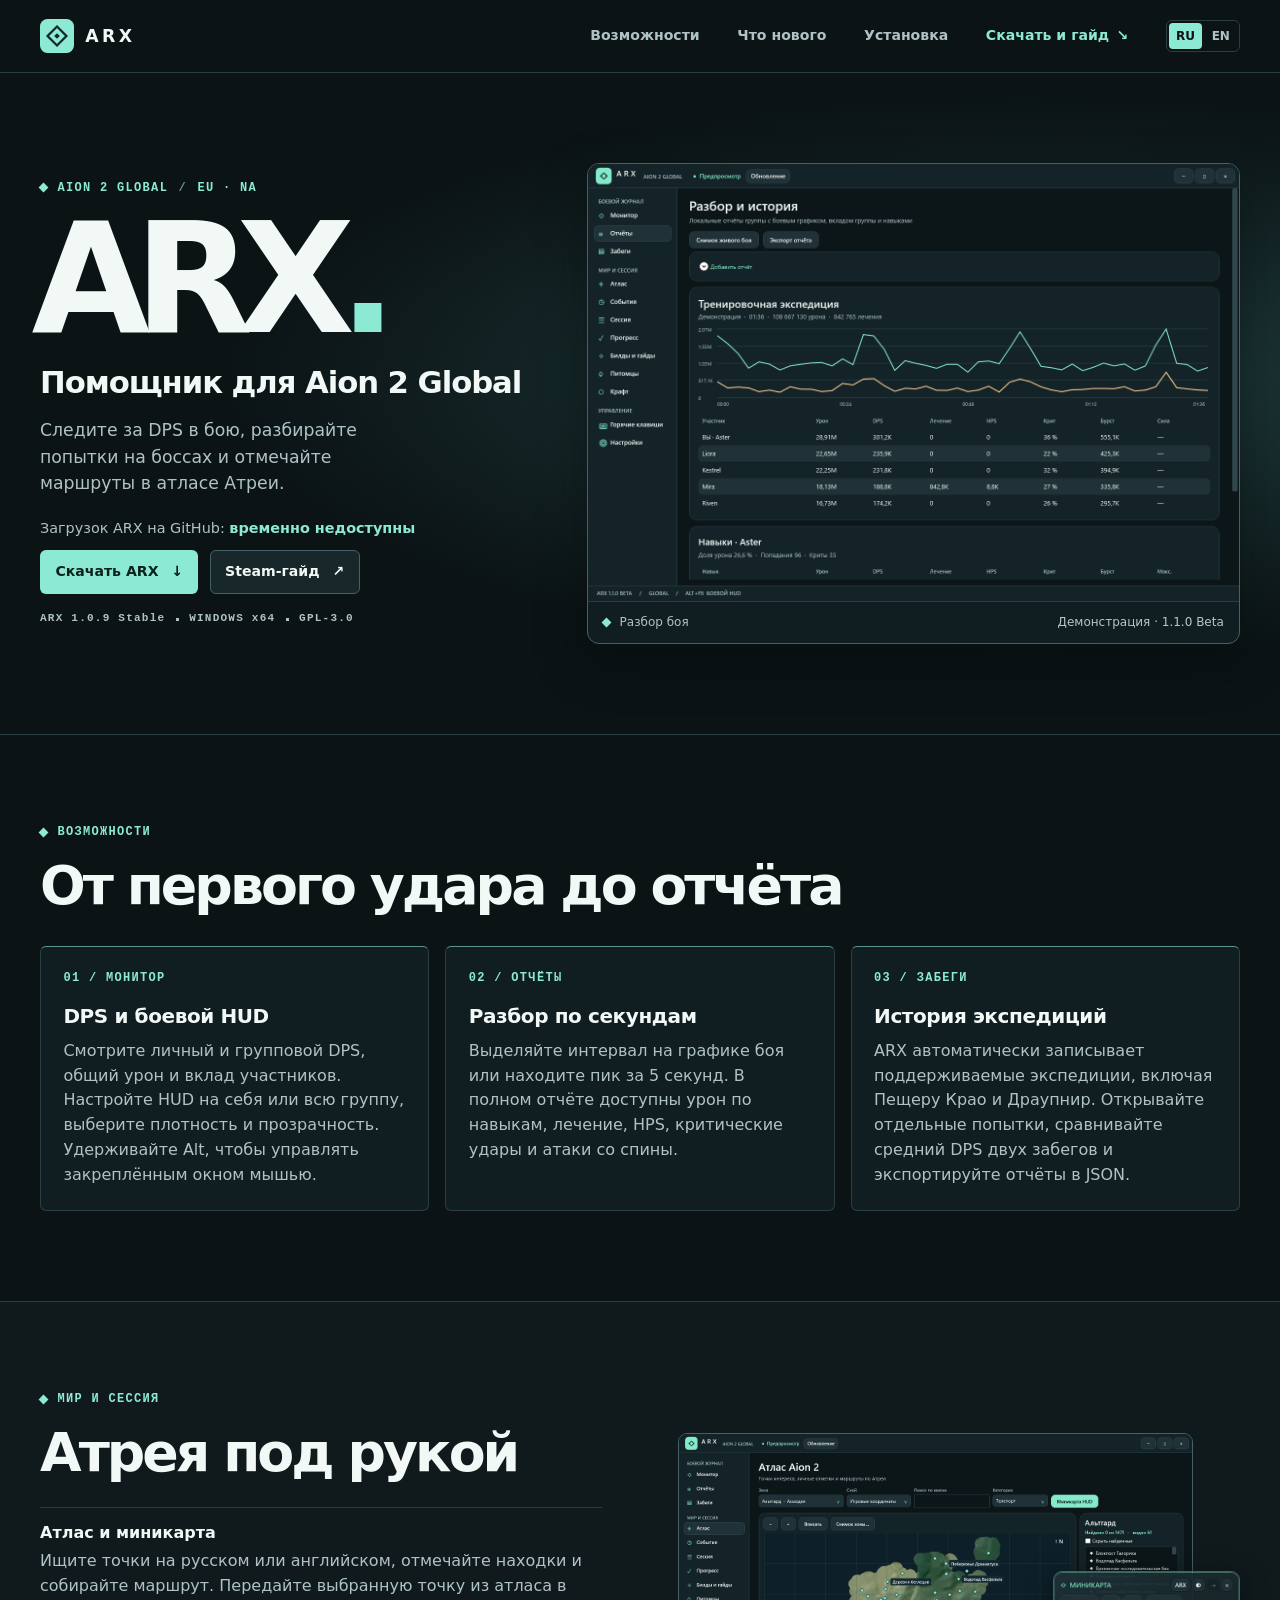
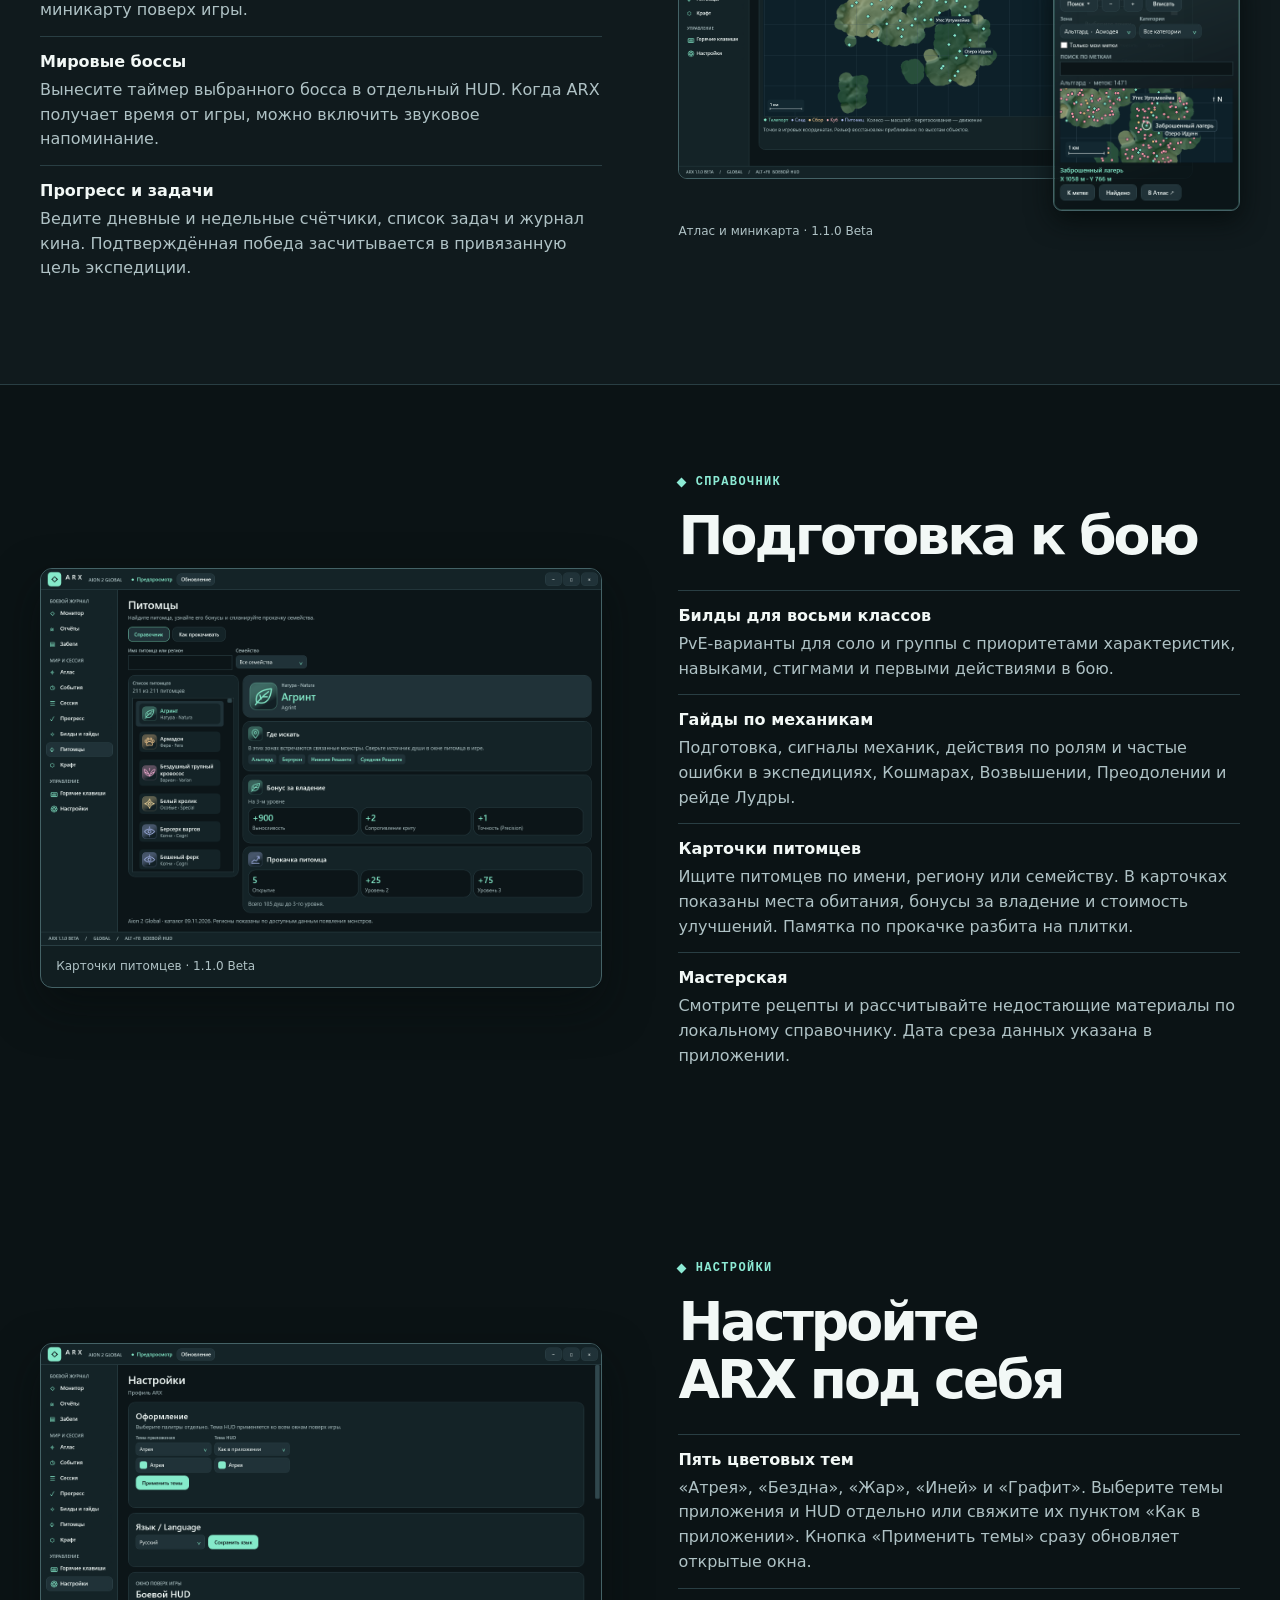
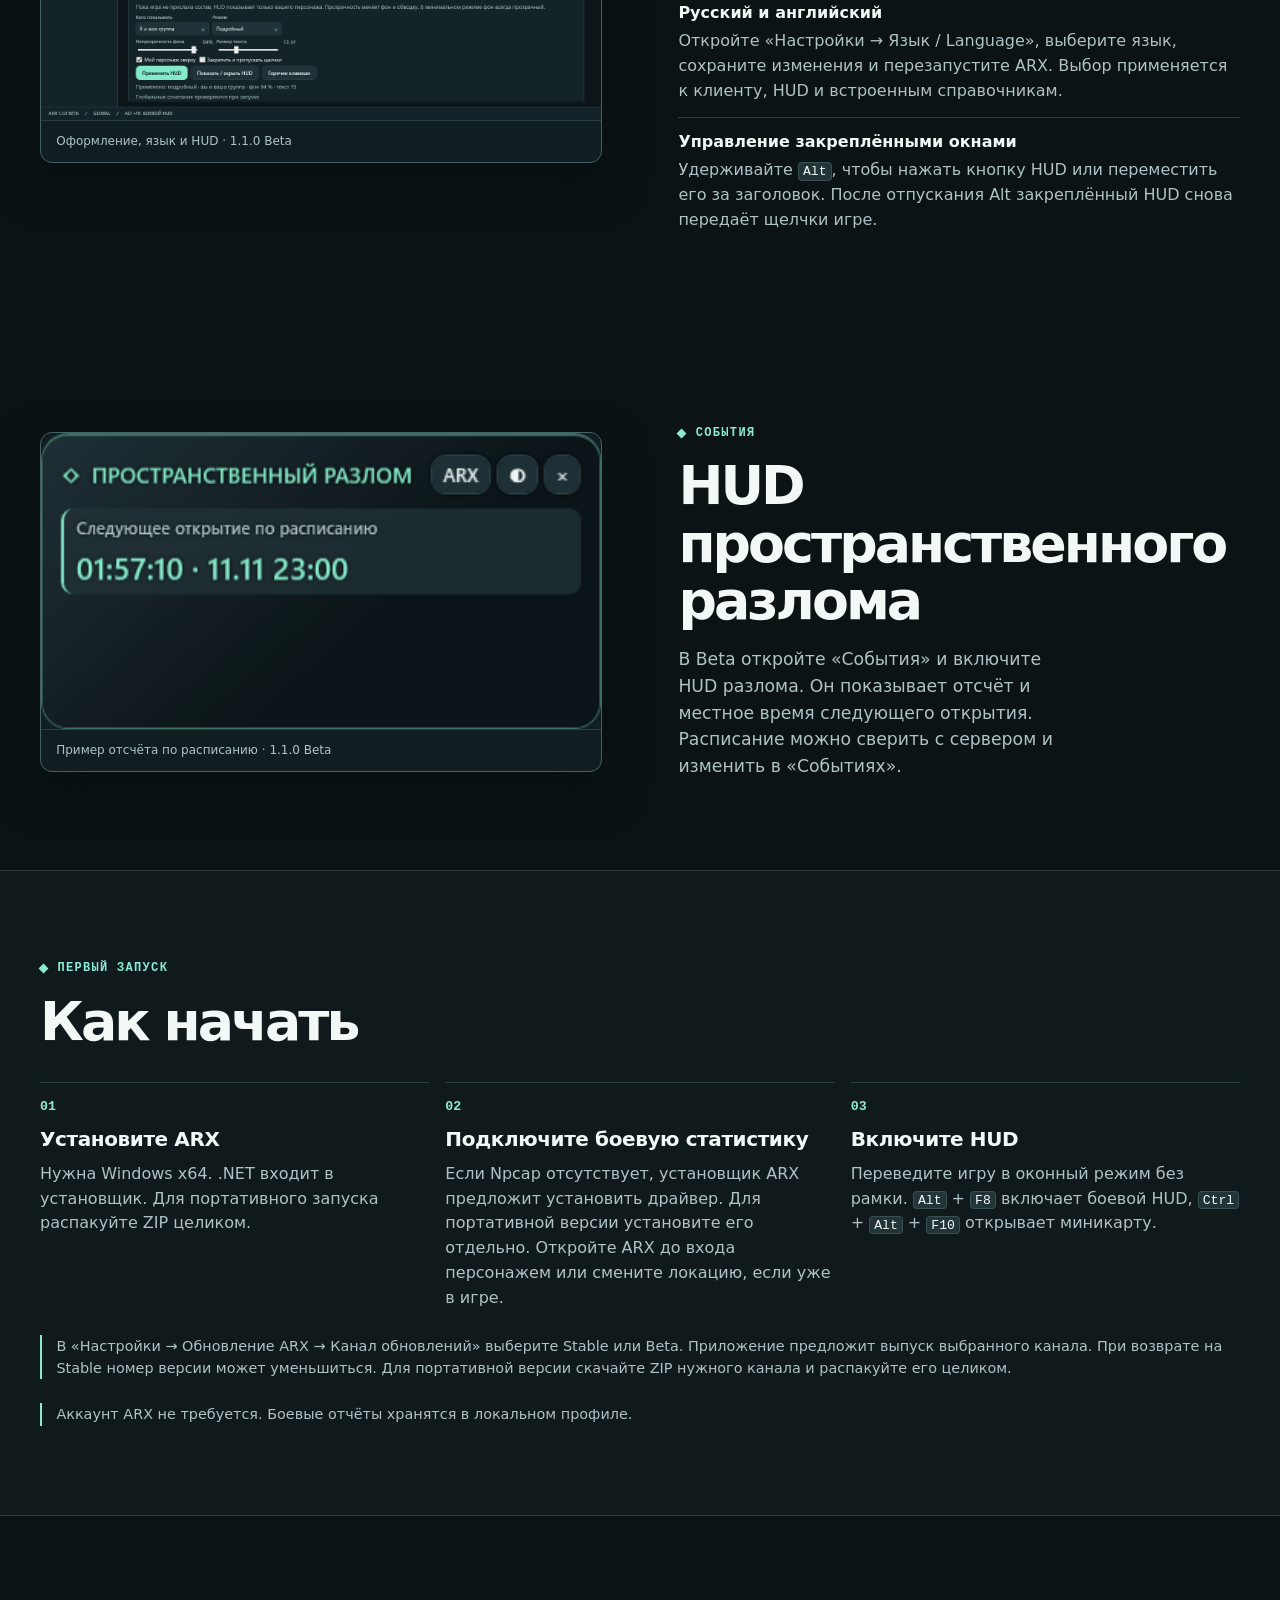
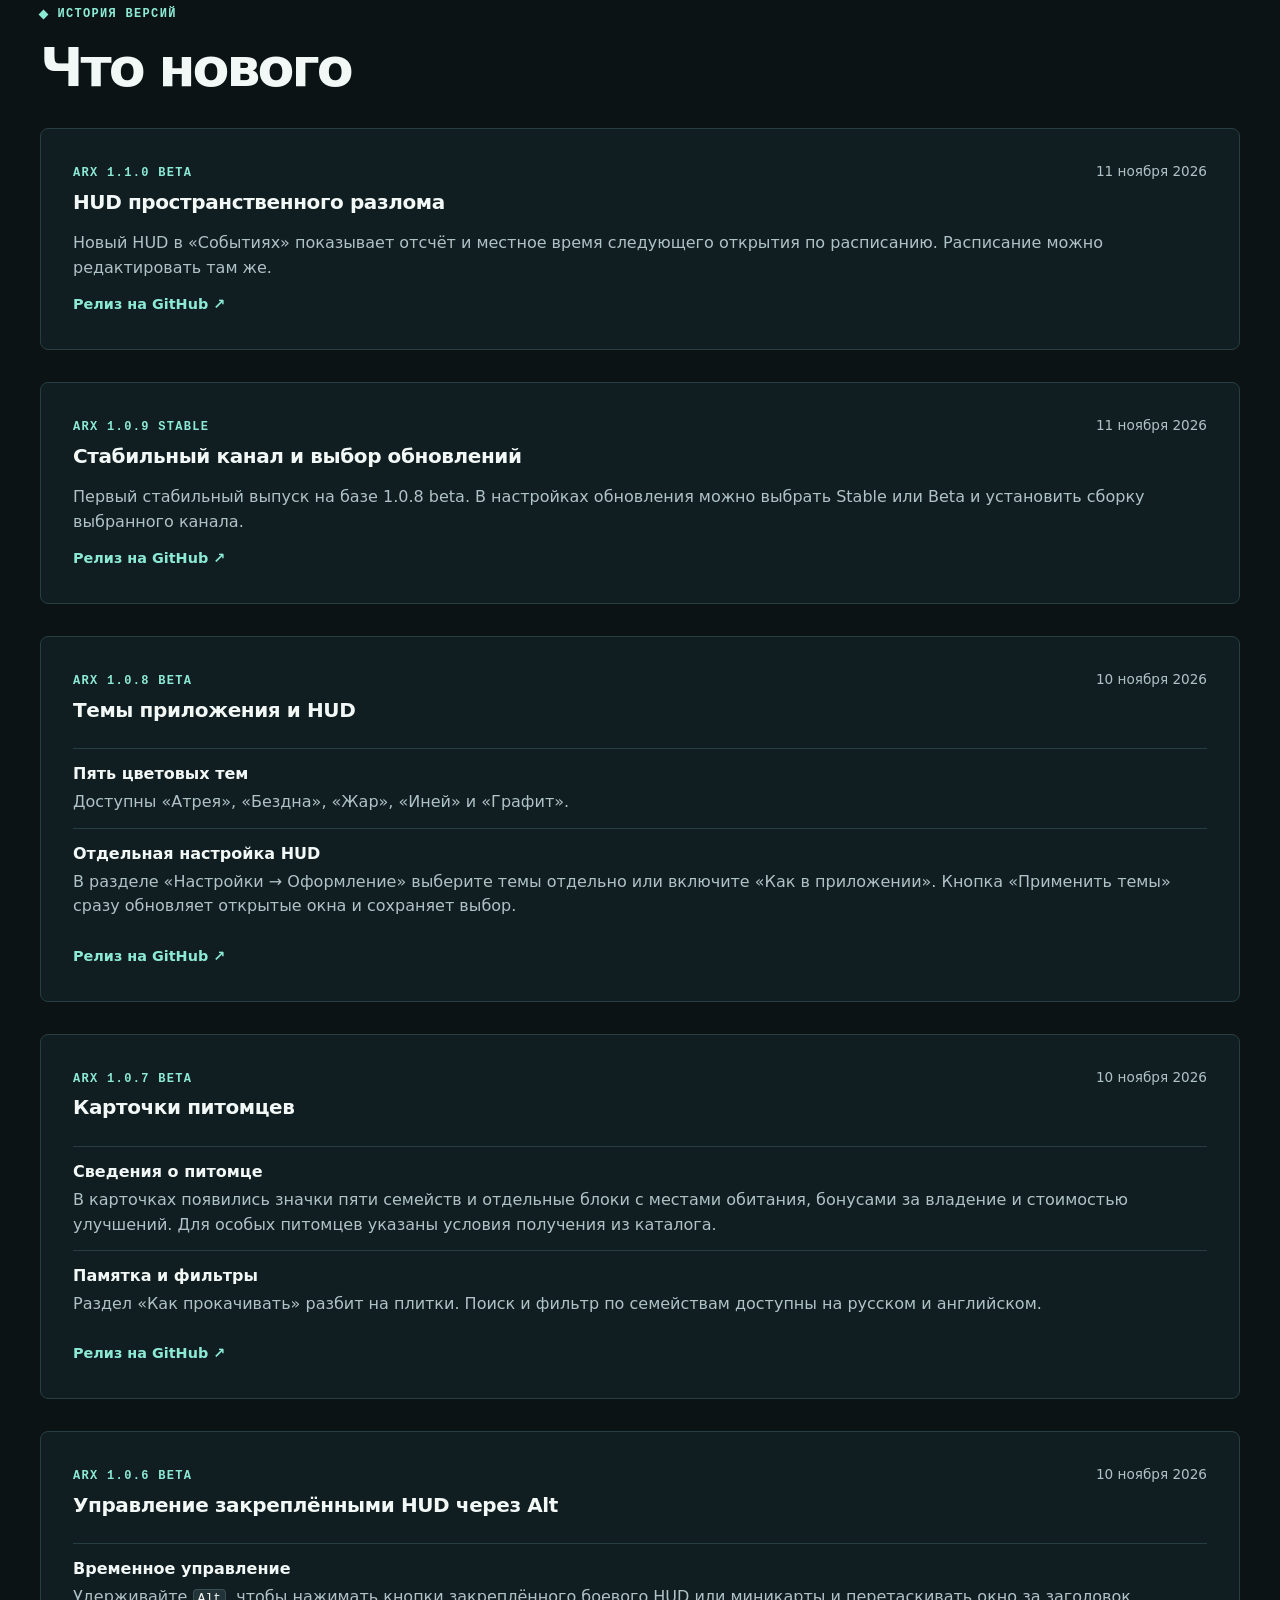
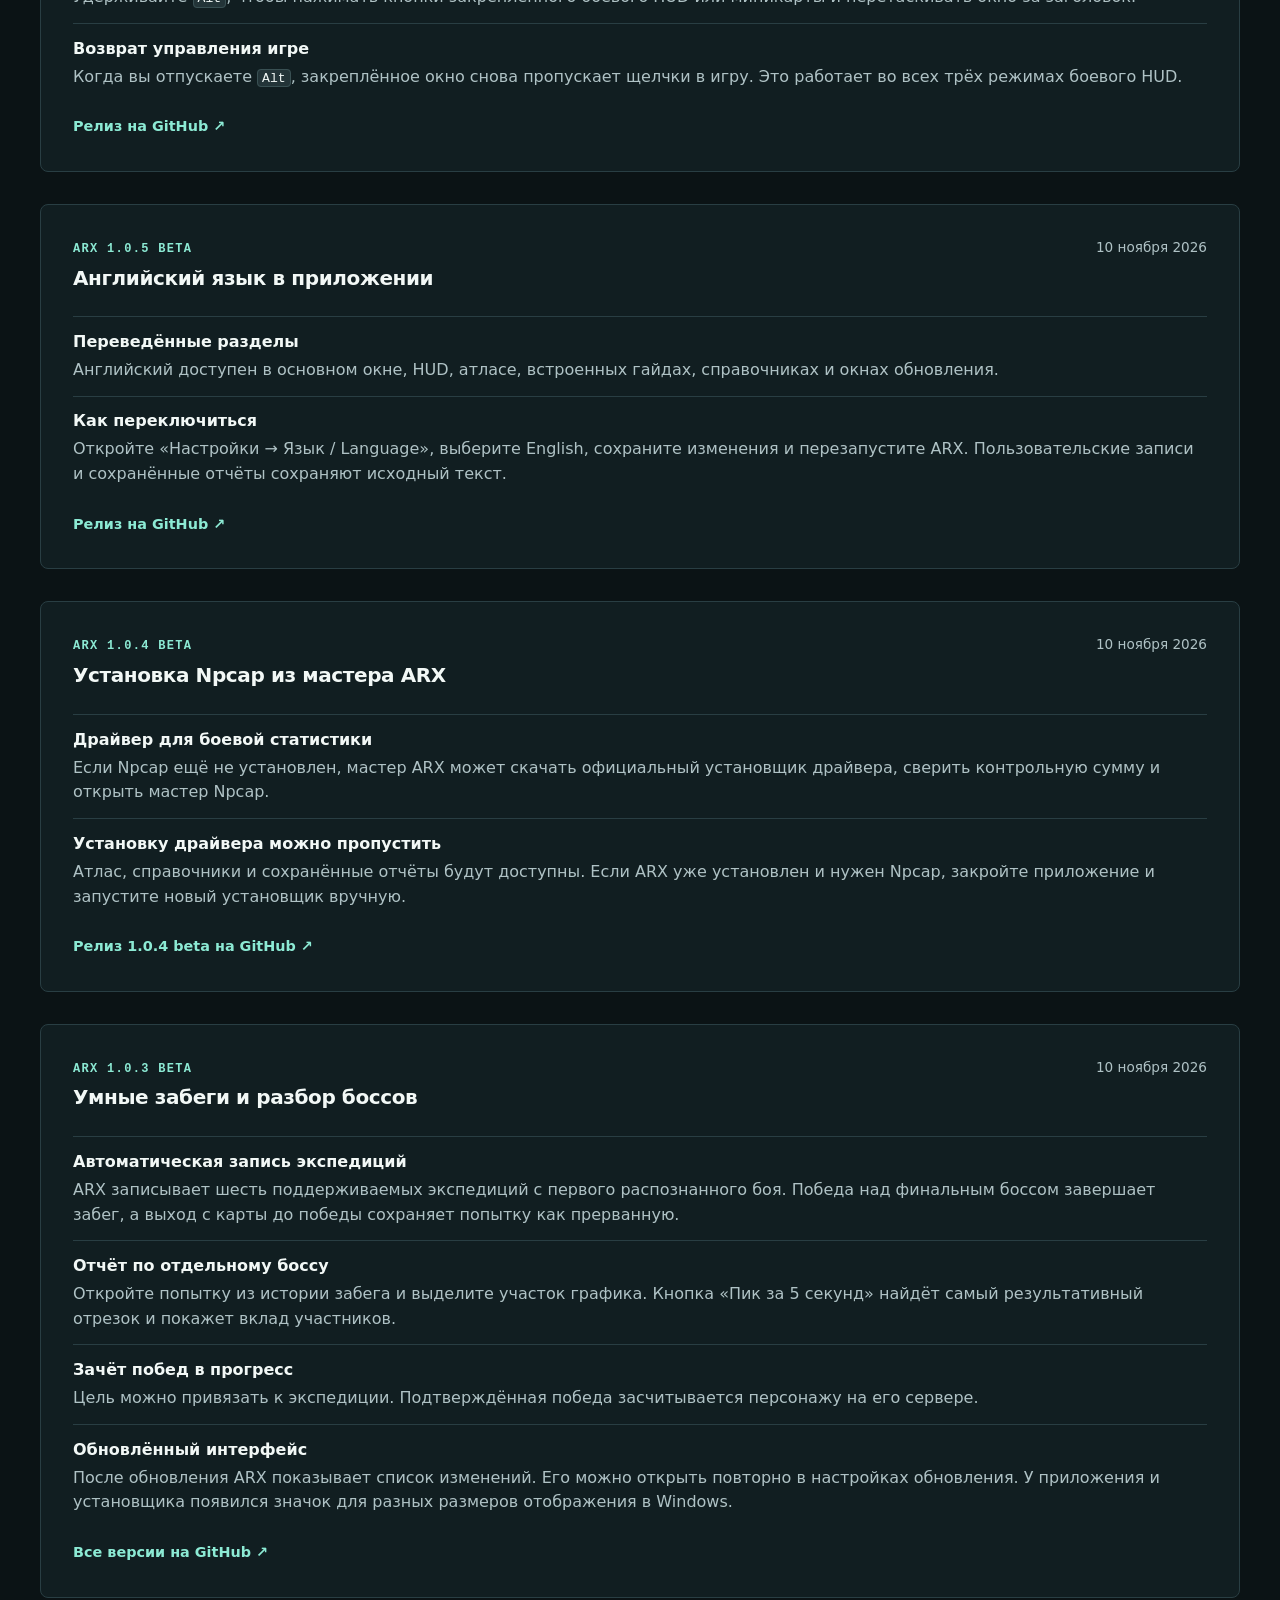
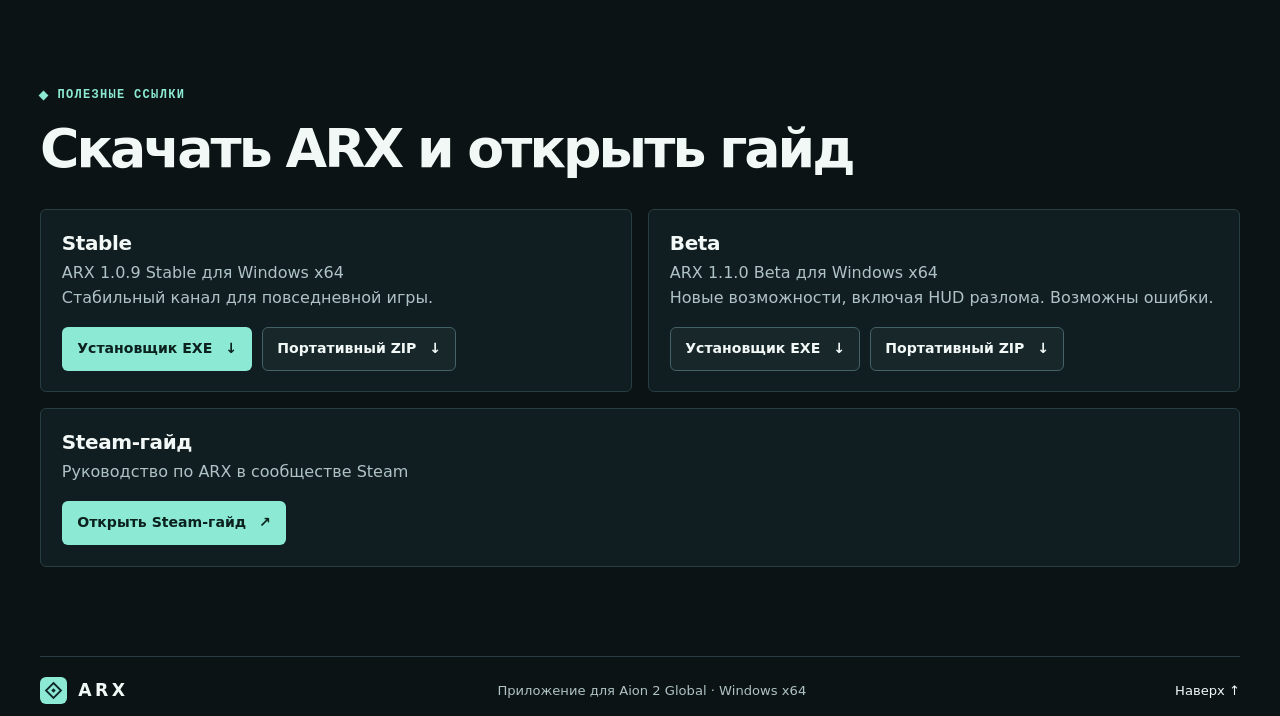
==== commit 7794d2b0: "Download Stable from the primary ARX button" ====
--- a/index.html
+++ b/index.html
@@ -9,7 +9,7 @@
   <link rel="icon" href="assets/arx.svg" type="image/svg+xml">
   <link rel="alternate" hreflang="en" href="en.html">
   <link rel="stylesheet" href="style.css?v=4">
-  <script src="downloads.js?v=4" defer></script>
+  <script src="downloads.js?v=5" defer></script>
 </head>
 <body>
   <a class="skip-link" href="#main">К содержанию</a>
@@ -38,10 +38,10 @@
           <p class="hero-text">Следите за DPS в бою, разбирайте попытки на боссах и отмечайте маршруты в атласе Атреи.</p>
           <p class="download-count">Загрузок ARX на GitHub: <output id="download-count" data-unavailable="временно недоступны">проверяем…</output></p>
           <div class="actions">
-            <a class="button primary" href="https://github.com/Kadjiru/ATX/releases/download/v1.1.0-beta/ARX-Beta-Setup-1.1.0-beta.exe" data-channel="latest" data-download="preferred">Скачать ARX <span aria-hidden="true">↓</span></a>
+            <a class="button primary" href="https://github.com/Kadjiru/ATX/releases/download/v1.0.9/ARX-Setup-1.0.9.exe" data-channel="stable" data-download="installer">Скачать ARX <span aria-hidden="true">↓</span></a>
             <a class="button secondary" href="https://steamcommunity.com/sharedfiles/filedetails/?id=3837440685">Steam-гайд <span aria-hidden="true">↗</span></a>
           </div>
-          <p class="platform"><strong data-release-version="latest">ARX 1.1.0 BETA</strong> <span></span> WINDOWS x64 <span></span> GPL-3.0</p>
+          <p class="platform"><strong data-release-version="stable">ARX 1.0.9 Stable</strong> <span></span> WINDOWS x64 <span></span> GPL-3.0</p>
         </div>
         <figure class="hero-shot">
           <img src="assets/analysis-110-ru.png" width="1340" height="900" alt="Боевой отчёт ARX с графиком урона и статистикой группы">
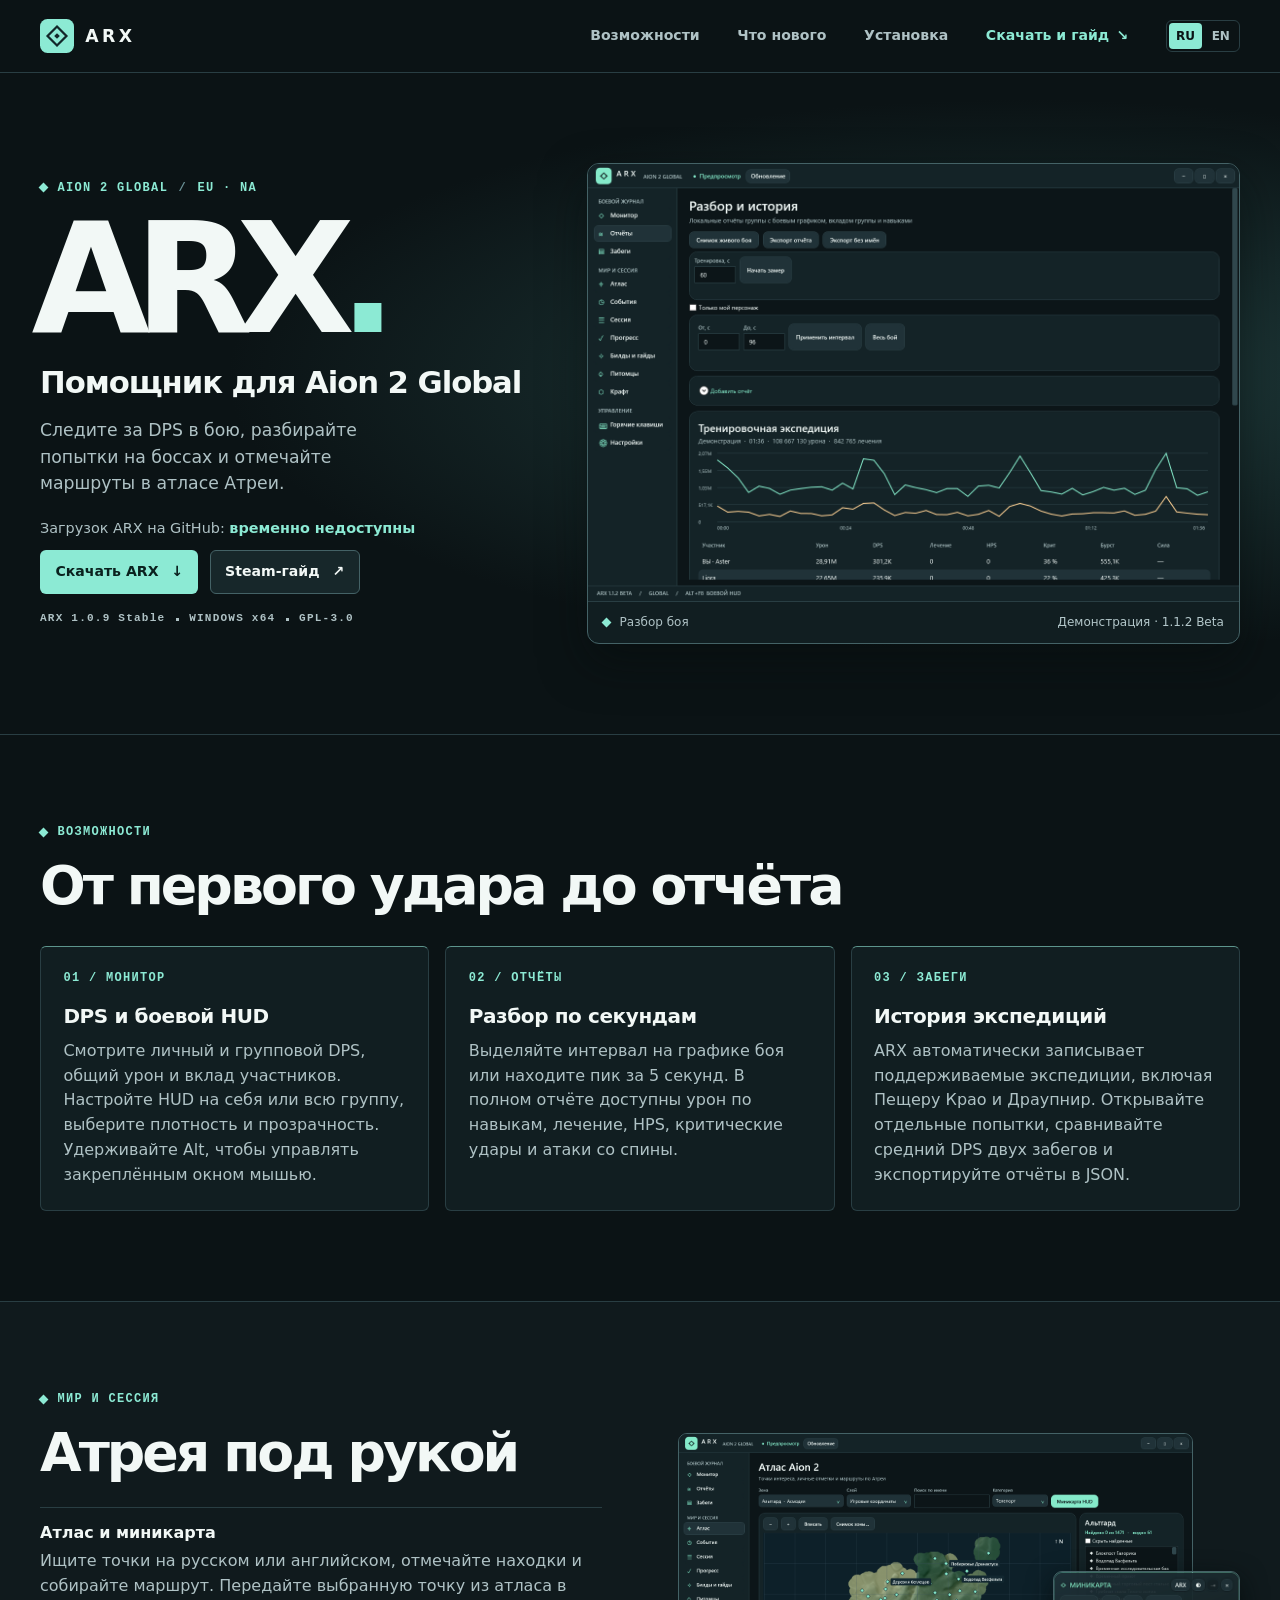
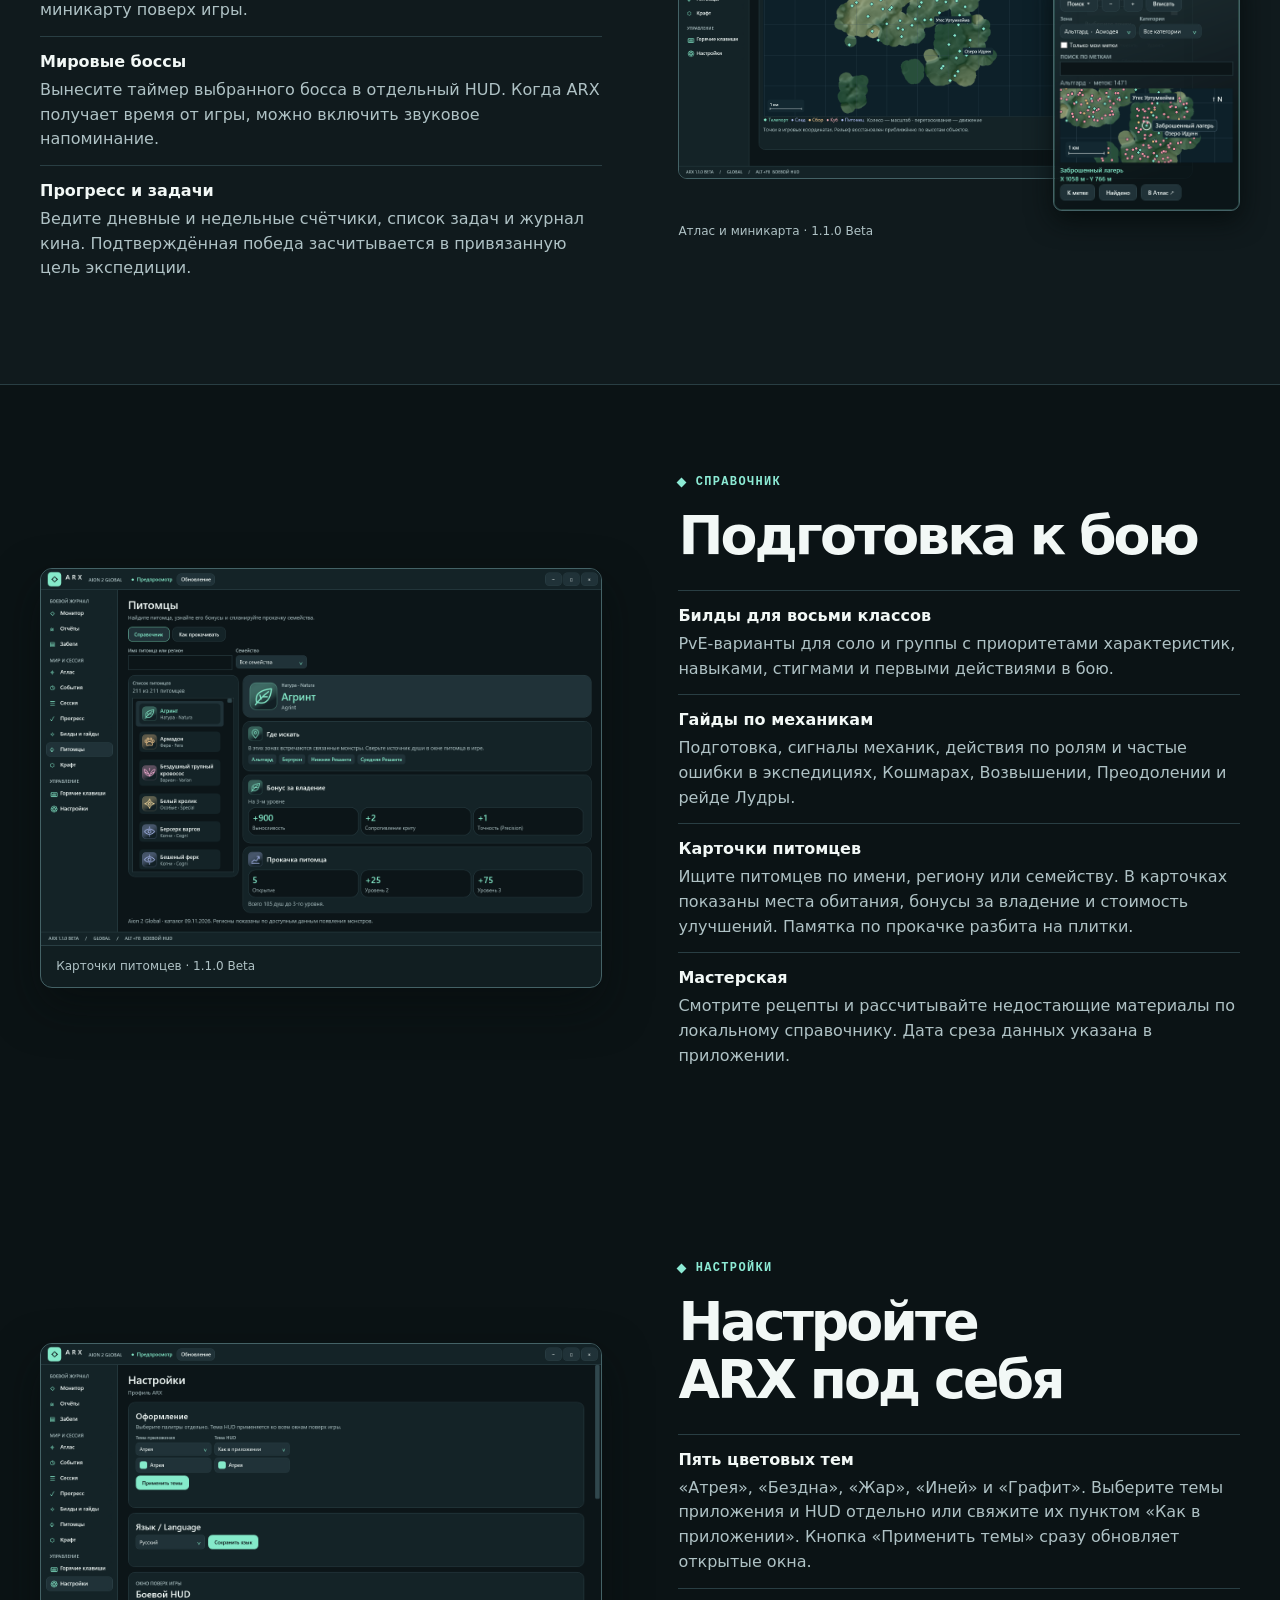
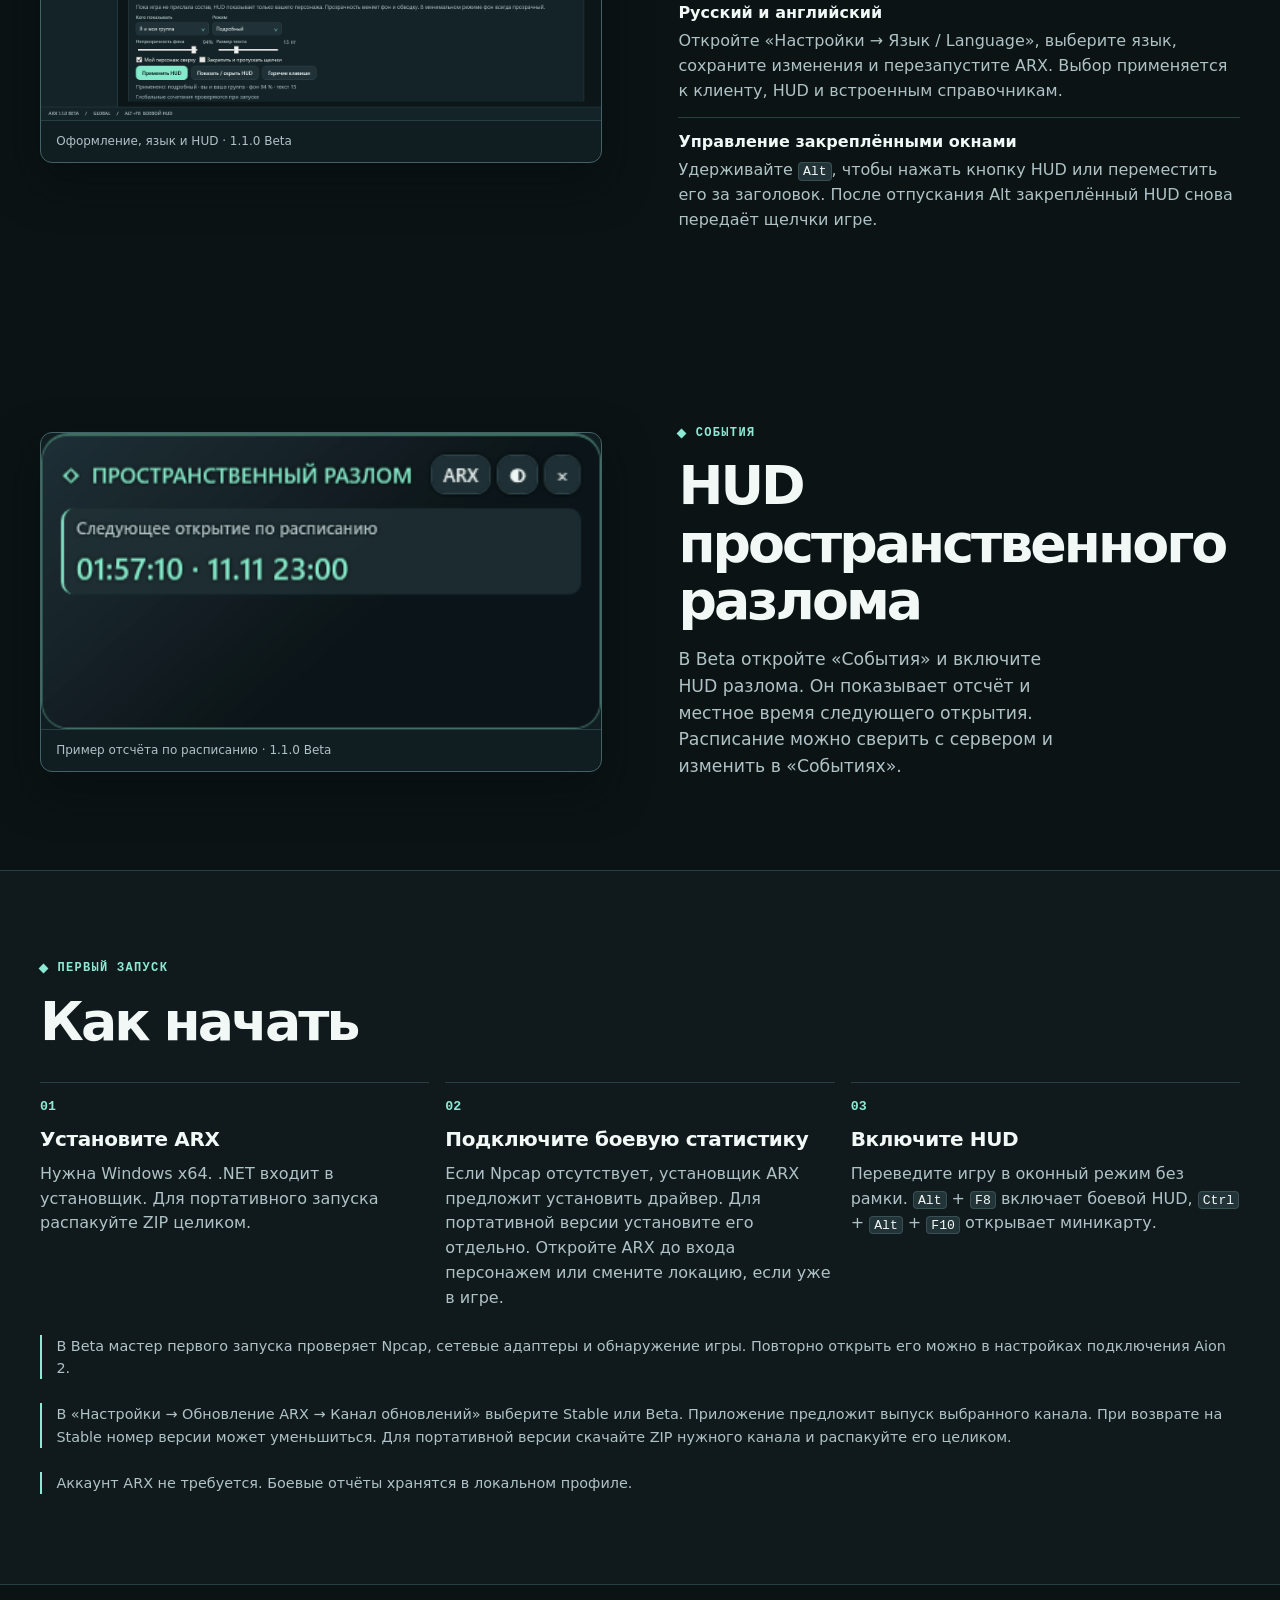
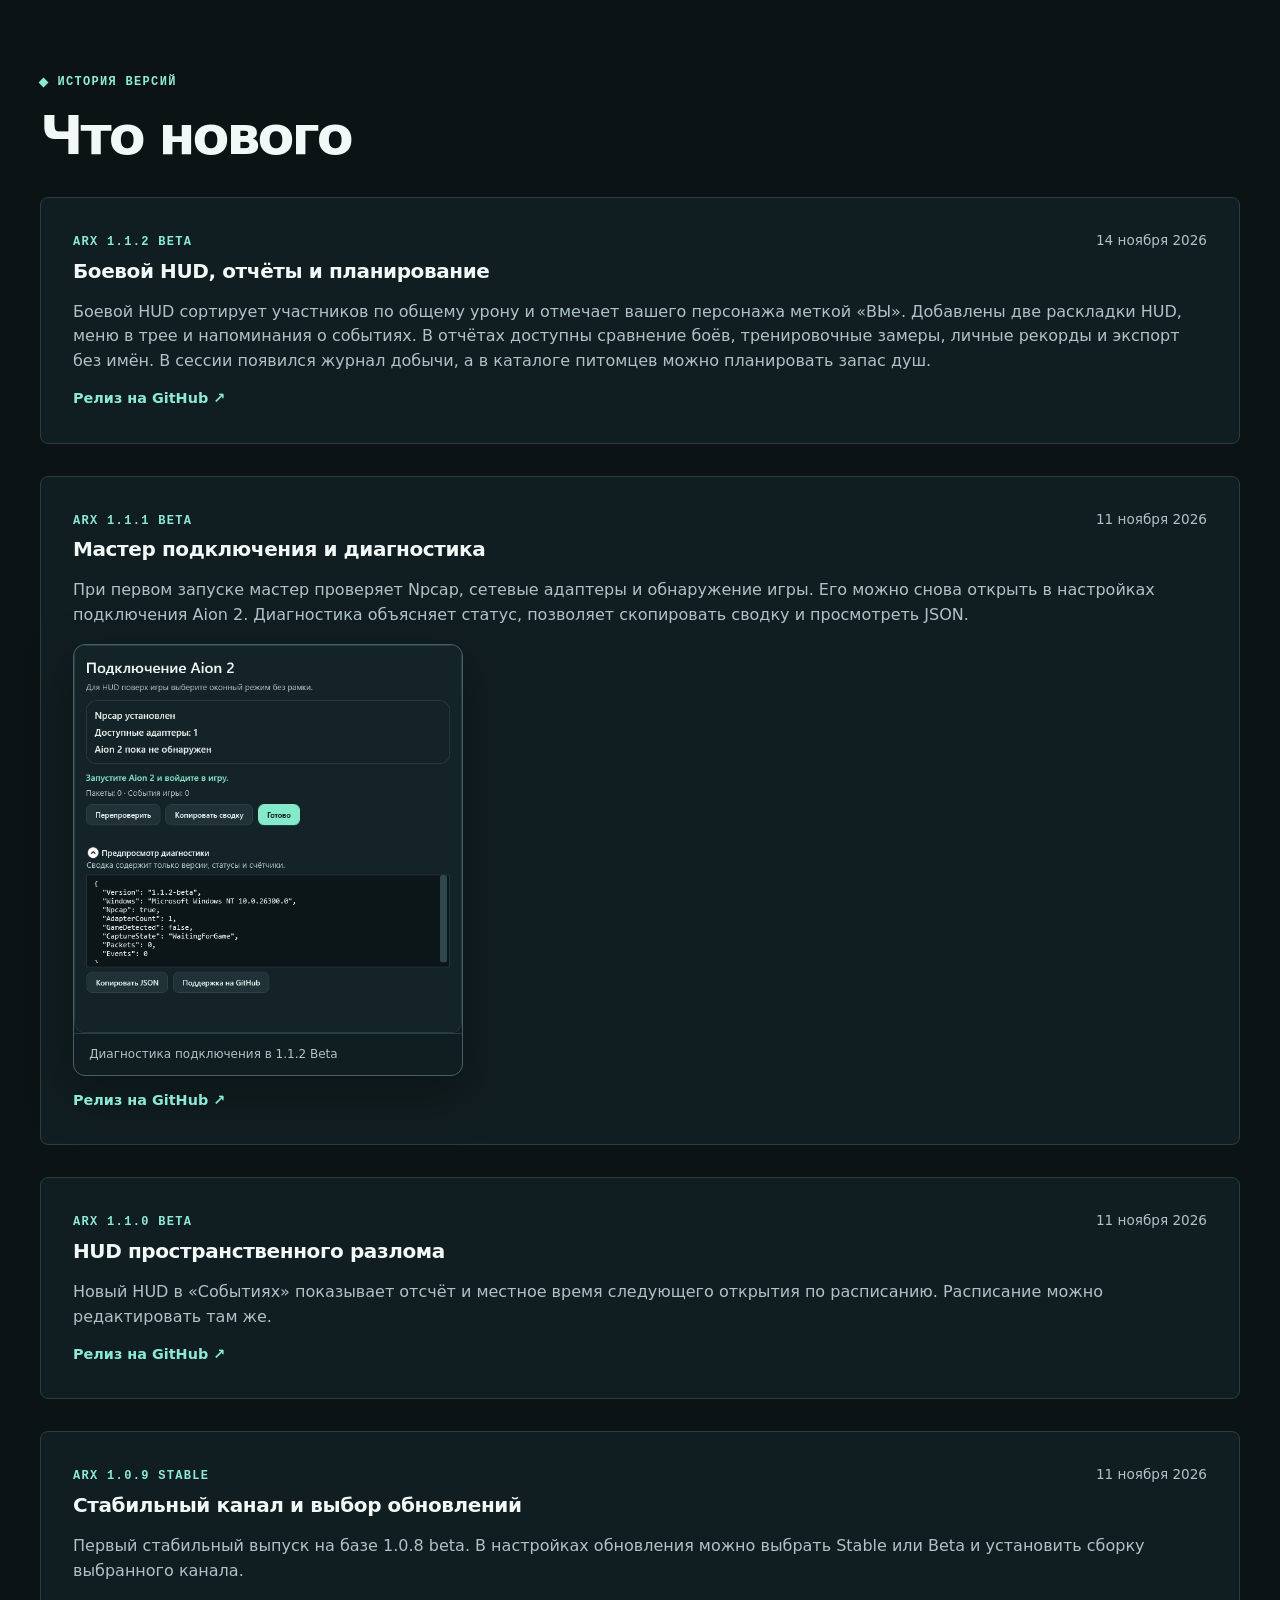
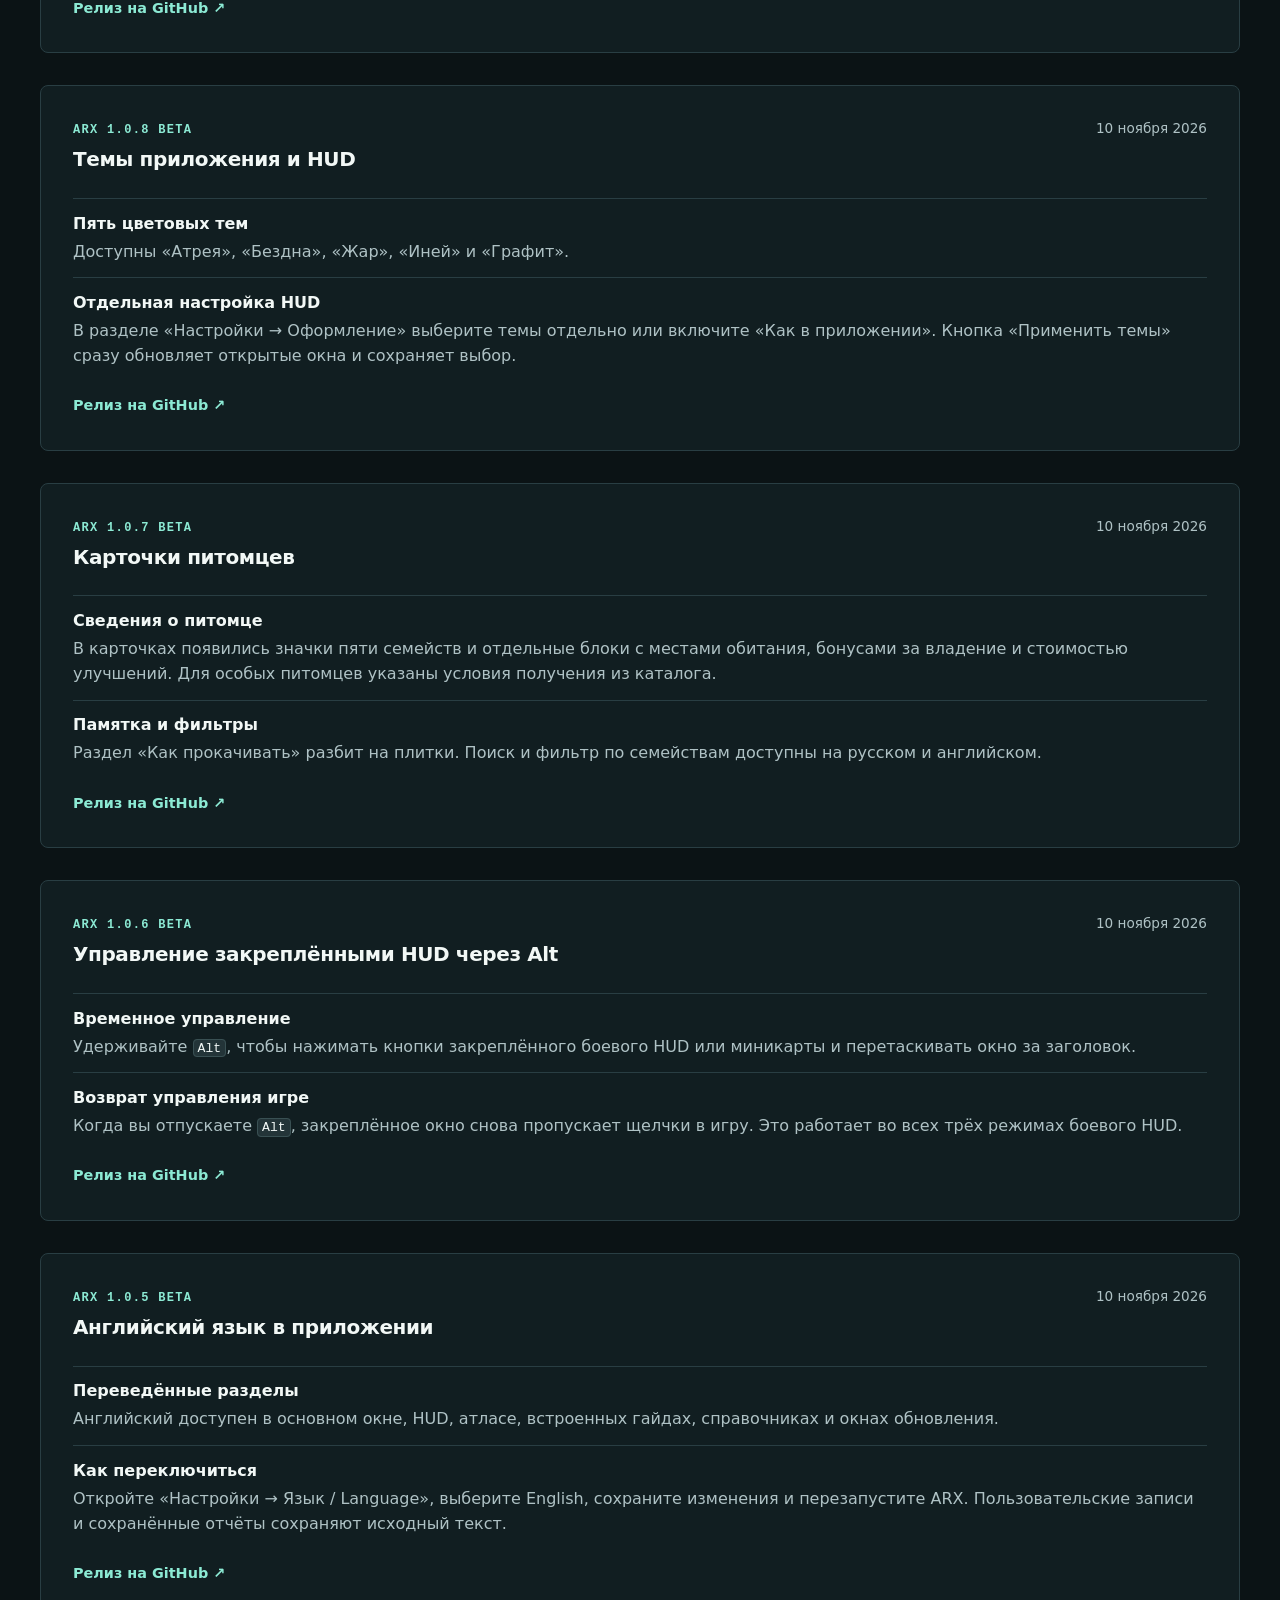
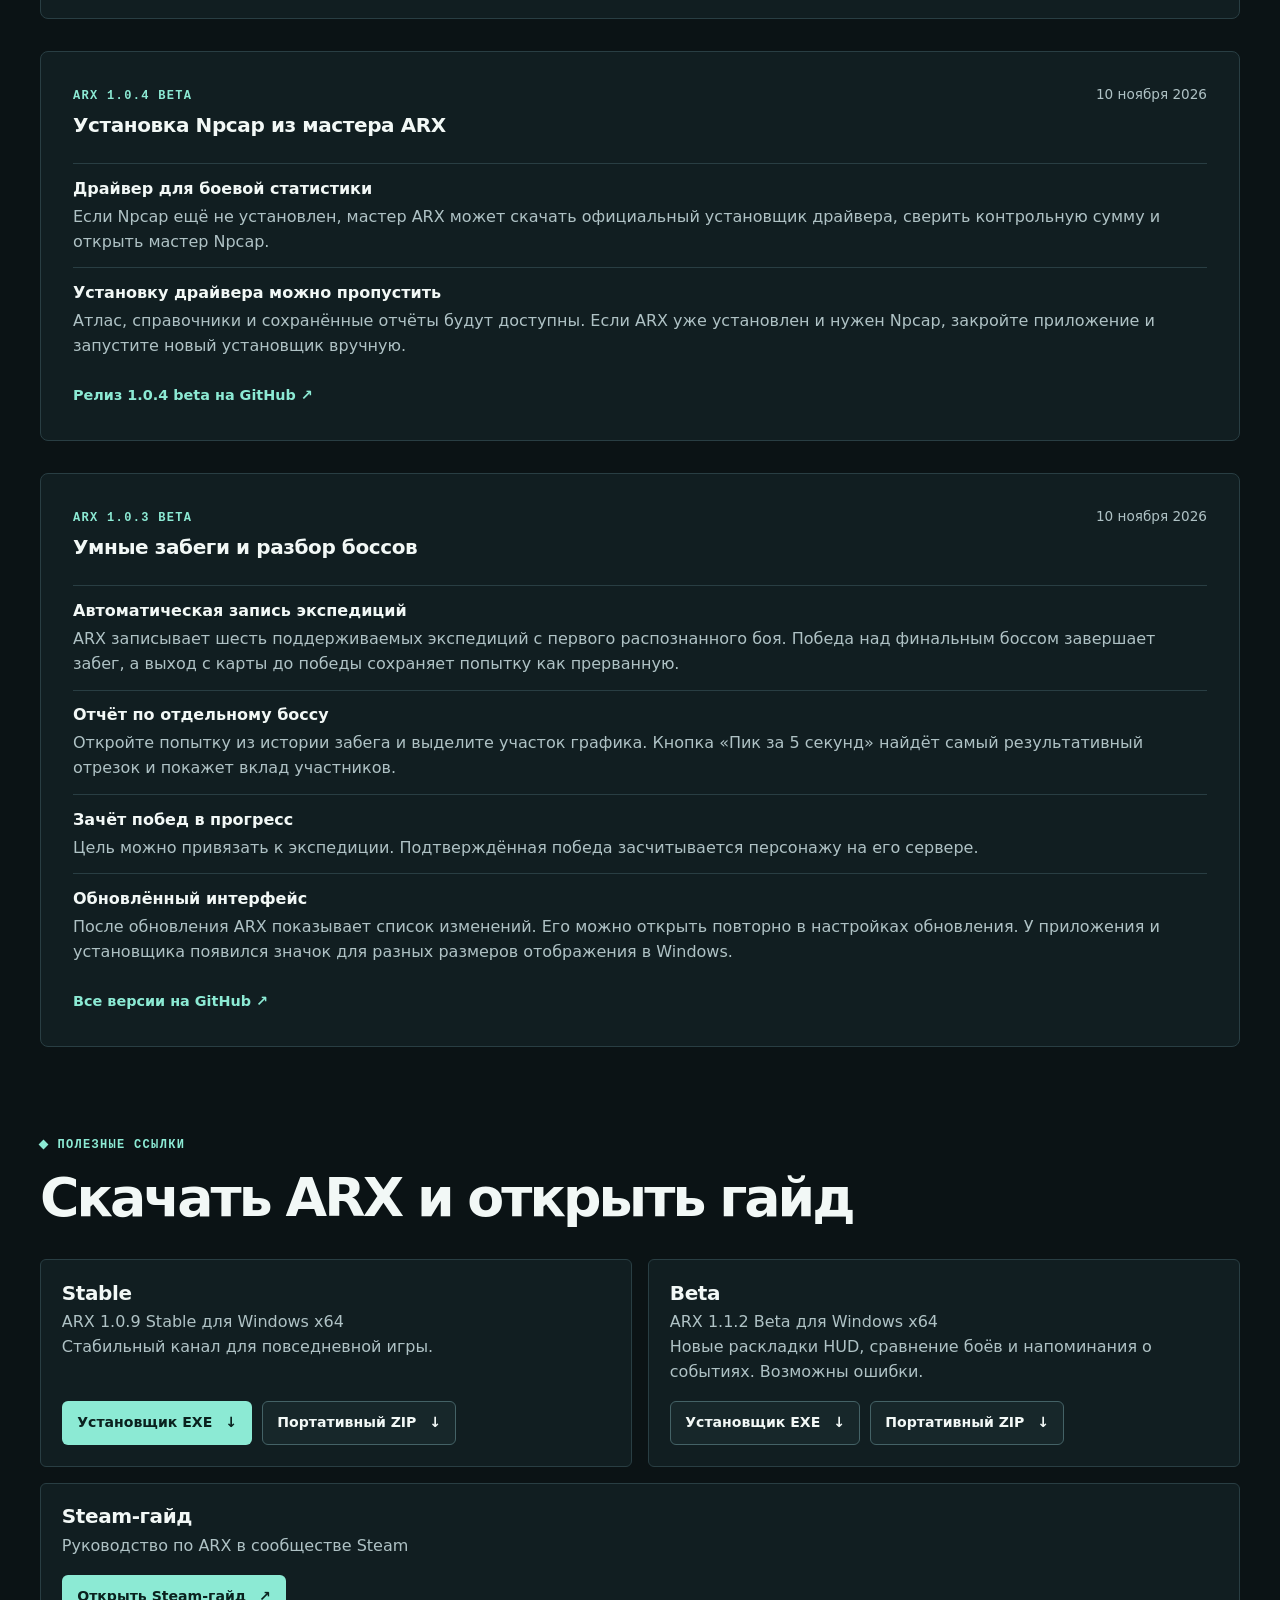
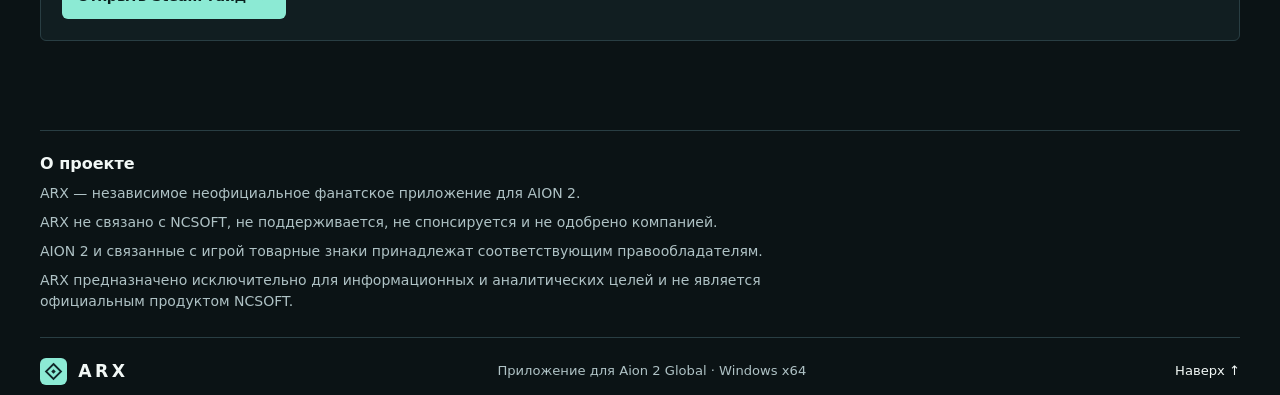
==== commit 9083c428: "Update ARX website for Beta 1.1.2 and add project notice" ====
--- a/index.html
+++ b/index.html
@@ -8,7 +8,7 @@
   <title>ARX — помощник для Aion 2 Global</title>
   <link rel="icon" href="assets/arx.svg" type="image/svg+xml">
   <link rel="alternate" hreflang="en" href="en.html">
-  <link rel="stylesheet" href="style.css?v=4">
+  <link rel="stylesheet" href="style.css?v=5">
   <script src="downloads.js?v=5" defer></script>
 </head>
 <body>
@@ -44,8 +44,8 @@
           <p class="platform"><strong data-release-version="stable">ARX 1.0.9 Stable</strong> <span></span> WINDOWS x64 <span></span> GPL-3.0</p>
         </div>
         <figure class="hero-shot">
-          <img src="assets/analysis-110-ru.png" width="1340" height="900" alt="Боевой отчёт ARX с графиком урона и статистикой группы">
-          <figcaption><span class="dot"></span> Разбор боя <span class="caption-note">Демонстрация · 1.1.0 Beta</span></figcaption>
+          <img src="assets/analysis-112-ru.png" width="1340" height="900" alt="Боевой отчёт ARX с графиком урона и статистикой группы">
+          <figcaption><span class="dot"></span> Разбор боя <span class="caption-note">Демонстрация · 1.1.2 Beta</span></figcaption>
         </figure>
       </div>
     </section>
@@ -139,6 +139,7 @@
           <li><h3>Подключите боевую статистику</h3><p>Если Npcap отсутствует, установщик ARX предложит установить драйвер. Для портативной версии установите его отдельно. Откройте ARX до входа персонажем или смените локацию, если уже в игре.</p></li>
           <li><h3>Включите HUD</h3><p>Переведите игру в оконный режим без рамки. <kbd>Alt</kbd> + <kbd>F8</kbd> включает боевой HUD, <kbd>Ctrl</kbd> + <kbd>Alt</kbd> + <kbd>F10</kbd> открывает миникарту.</p></li>
         </ol>
+        <p class="setup-note">В Beta мастер первого запуска проверяет Npcap, сетевые адаптеры и обнаружение игры. Повторно открыть его можно в настройках подключения Aion 2.</p>
         <p class="setup-note">В «Настройки → Обновление ARX → Канал обновлений» выберите Stable или Beta. Приложение предложит выпуск выбранного канала. При возврате на Stable номер версии может уменьшиться. Для портативной версии скачайте ZIP нужного канала и распакуйте его целиком.</p>
         <p class="setup-note">Аккаунт ARX не требуется. Боевые отчёты хранятся в локальном профиле.</p>
       </div>
@@ -146,6 +147,32 @@
     <section class="wrap changelog" id="changelog" aria-labelledby="changelog-title">
       <p class="eyebrow"><span class="dot"></span> ИСТОРИЯ ВЕРСИЙ</p>
       <h2 id="changelog-title">Что нового</h2>
+      <article class="release" id="release-1-1-2">
+        <header class="release-header">
+          <div>
+            <p class="feature-index">ARX 1.1.2 BETA</p>
+            <h3>Боевой HUD, отчёты и планирование</h3>
+          </div>
+          <time datetime="2026-11-14">14 ноября 2026</time>
+        </header>
+        <p>Боевой HUD сортирует участников по общему урону и отмечает вашего персонажа меткой «ВЫ». Добавлены две раскладки HUD, меню в трее и напоминания о событиях. В отчётах доступны сравнение боёв, тренировочные замеры, личные рекорды и экспорт без имён. В сессии появился журнал добычи, а в каталоге питомцев можно планировать запас душ.</p>
+        <a class="release-link" href="https://github.com/Kadjiru/ATX/releases/tag/v1.1.2-beta">Релиз на GitHub <span aria-hidden="true">↗</span></a>
+      </article>
+      <article class="release" id="release-1-1-1">
+        <header class="release-header">
+          <div>
+            <p class="feature-index">ARX 1.1.1 BETA</p>
+            <h3>Мастер подключения и диагностика</h3>
+          </div>
+          <time datetime="2026-11-11">11 ноября 2026</time>
+        </header>
+        <p>При первом запуске мастер проверяет Npcap, сетевые адаптеры и обнаружение игры. Его можно снова открыть в настройках подключения Aion 2. Диагностика объясняет статус, позволяет скопировать сводку и просмотреть JSON.</p>
+        <figure class="reference-shot release-preview">
+          <img src="assets/connection-112-ru.png" width="620" height="620" loading="lazy" alt="Мастер подключения к Aion 2 с открытым предпросмотром диагностики">
+          <figcaption>Диагностика подключения в 1.1.2 Beta</figcaption>
+        </figure>
+        <a class="release-link" href="https://github.com/Kadjiru/ATX/releases/tag/v1.1.1-beta">Релиз на GitHub <span aria-hidden="true">↗</span></a>
+      </article>
       <article class="release" id="release-1-1-0">
         <header class="release-header">
           <div>
@@ -273,12 +300,12 @@
         <article>
           <div>
             <h3>Beta</h3>
-            <p><span data-release-version="beta">ARX 1.1.0 Beta</span> для Windows x64</p>
-            <p>Новые возможности, включая HUD разлома. Возможны ошибки.</p>
+            <p><span data-release-version="beta">ARX 1.1.2 Beta</span> для Windows x64</p>
+            <p>Новые раскладки HUD, сравнение боёв и напоминания о событиях. Возможны ошибки.</p>
           </div>
           <div class="download-actions">
-            <a class="button secondary" href="https://github.com/Kadjiru/ATX/releases/download/v1.1.0-beta/ARX-Beta-Setup-1.1.0-beta.exe" data-channel="beta" data-download="installer">Установщик EXE <span aria-hidden="true">↓</span></a>
-            <a class="button secondary" href="https://github.com/Kadjiru/ATX/releases/download/v1.1.0-beta/ARX-1.1.0-beta-win-x64.zip" data-channel="beta" data-download="portable">Портативный ZIP <span aria-hidden="true">↓</span></a>
+            <a class="button secondary" href="https://github.com/Kadjiru/ATX/releases/download/v1.1.2-beta/ARX-Beta-Setup-1.1.2-beta.exe" data-channel="beta" data-download="installer">Установщик EXE <span aria-hidden="true">↓</span></a>
+            <a class="button secondary" href="https://github.com/Kadjiru/ATX/releases/download/v1.1.2-beta/ARX-1.1.2-beta-win-x64.zip" data-channel="beta" data-download="portable">Портативный ZIP <span aria-hidden="true">↓</span></a>
           </div>
         </article>
         <article id="steam">
@@ -288,10 +315,19 @@
       </div>
     </section>
   </main>
-  <footer class="wrap footer">
+  <footer class="wrap">
+    <section class="site-notice" id="about" aria-labelledby="about-title">
+      <h2 id="about-title">О проекте</h2>
+      <p>ARX — независимое неофициальное фанатское приложение для AION 2.</p>
+      <p>ARX не связано с NCSOFT, не поддерживается, не спонсируется и не одобрено компанией.</p>
+      <p>AION 2 и связанные с игрой товарные знаки принадлежат соответствующим правообладателям.</p>
+      <p>ARX предназначено исключительно для информационных и аналитических целей и не является официальным продуктом NCSOFT.</p>
+    </section>
+    <div class="footer">
     <a class="brand" href="#top" aria-label="ARX, начало страницы"><img src="assets/arx.svg" width="27" height="27" alt=""> ARX</a>
     <p>Приложение для Aion 2 Global · Windows x64</p>
     <a href="#top">Наверх ↑</a>
+    </div>
   </footer>
 </body>
 </html>
--- a/style.css
+++ b/style.css
@@ -81,6 +81,7 @@
 .release-header .feature-index { margin-bottom: .5rem; }
 .release-header time { color: var(--muted); font-size: .85rem; }
 .release > p { margin-top: 1rem; color: var(--muted); }
+.release-preview { max-width: 390px; margin-top: 1rem; }
 .release-link { display: inline-block; margin-top: .8rem; color: var(--mint); font-size: .9rem; font-weight: 650; }
 .release-link:hover { text-decoration: underline; }
 .download-grid { display: grid; grid-template-columns: repeat(2, minmax(0, 1fr)); gap: 1rem; margin-top: 2rem; }
@@ -91,6 +92,10 @@
 .download-count { margin-top: 1.25rem; color: var(--muted); font-size: .9rem; }
 .download-count output { color: var(--mint); font-weight: 700; font-variant-numeric: tabular-nums; }
 .footer { padding-block: 1.25rem; border-top: 1px solid var(--line); }
+.site-notice { padding-block: 1.5rem; border-top: 1px solid var(--line); }
+.site-notice h2 { margin-bottom: .65rem; font-size: 1rem; letter-spacing: normal; }
+.site-notice p { max-width: 90ch; color: var(--muted); font-size: .875rem; }
+.site-notice p + p { margin-top: .45rem; }
 .footer p, .footer > a:last-child { font-size: .82rem; }
 section[id], article[id] { scroll-margin-top: 1.25rem; }
 
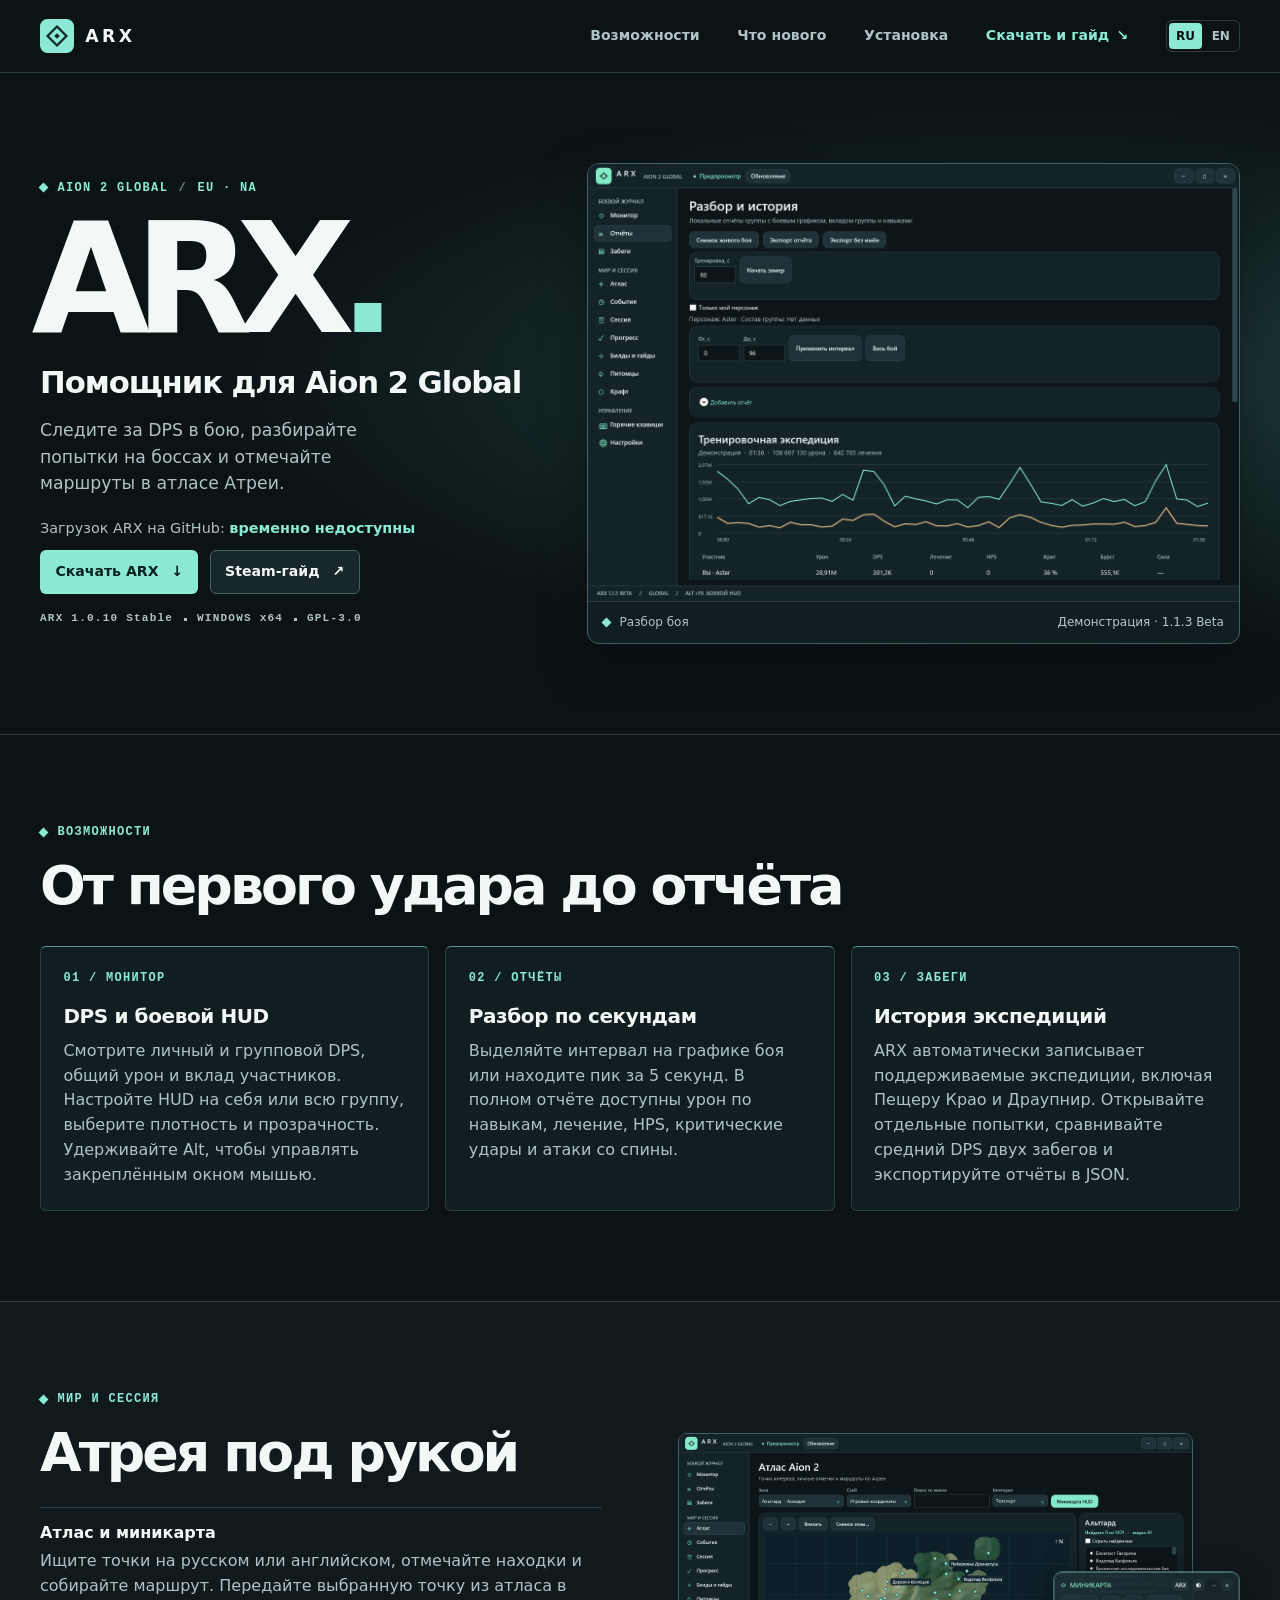
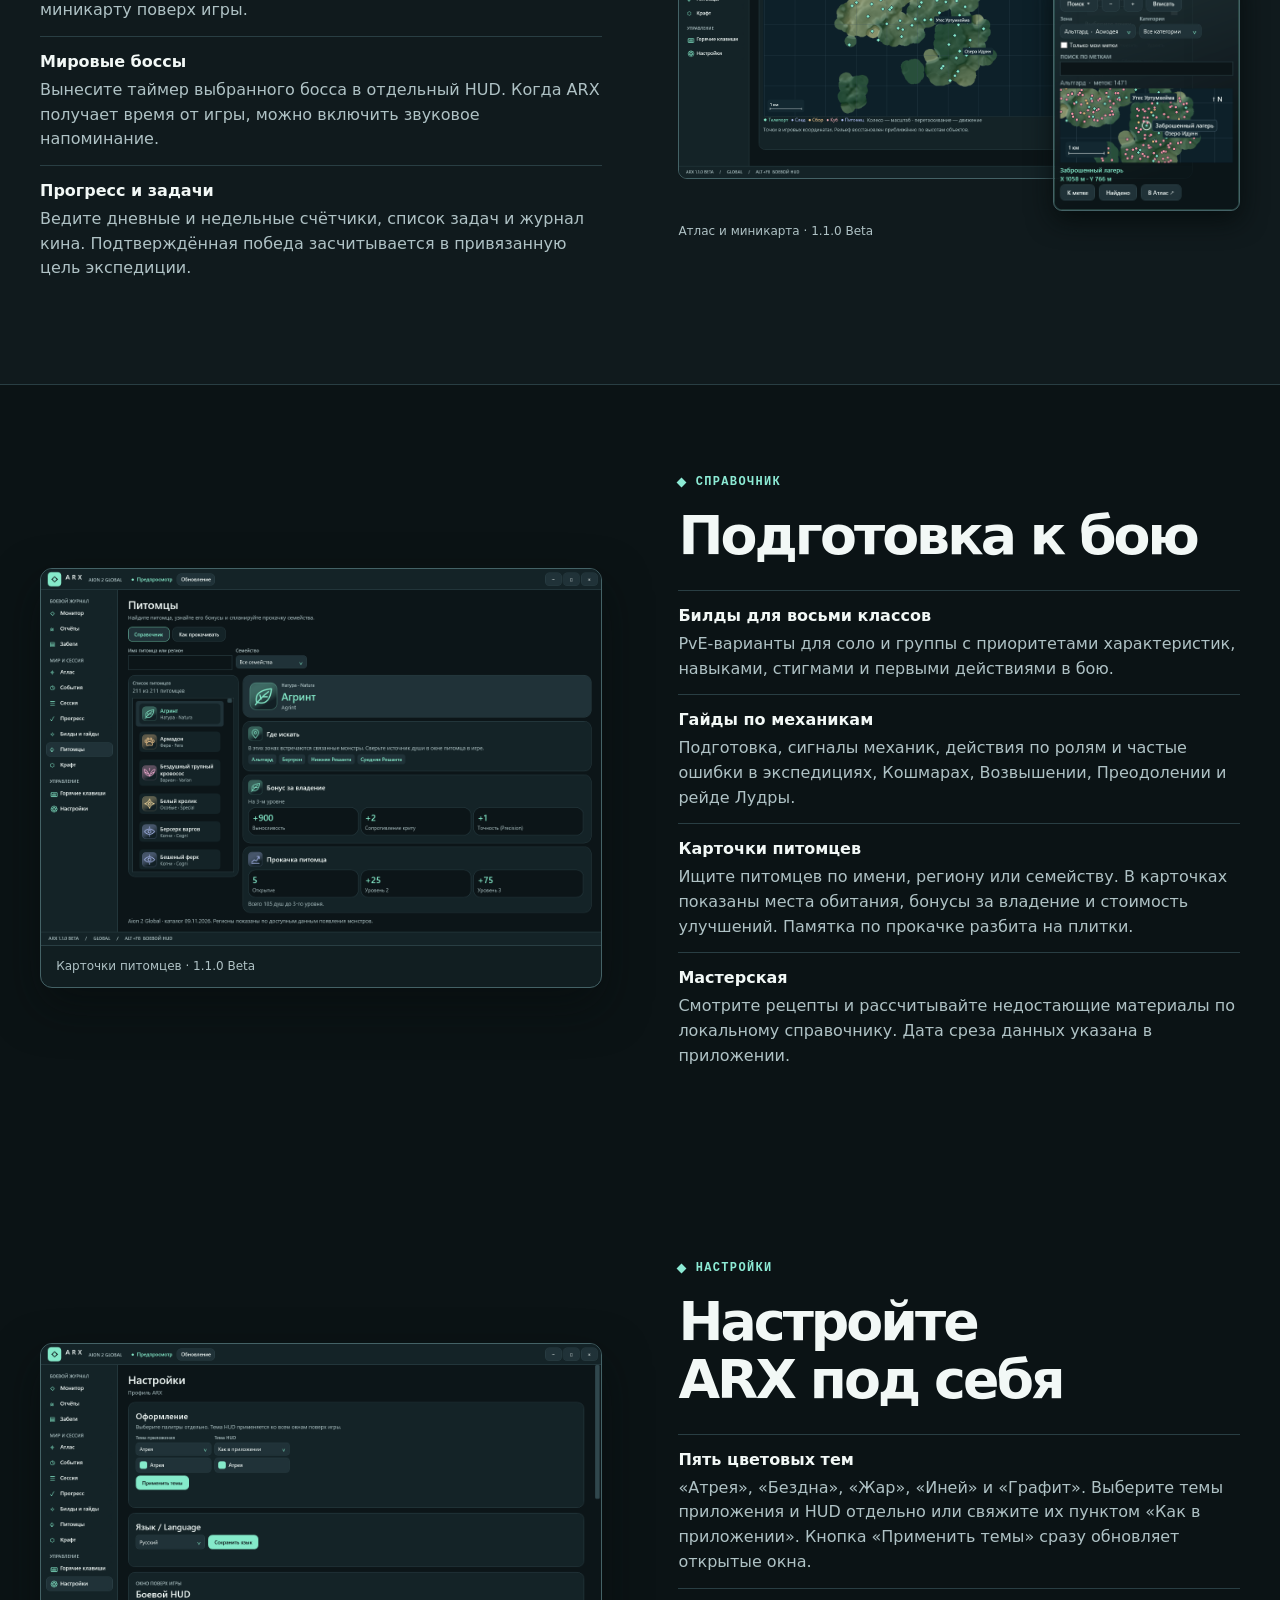
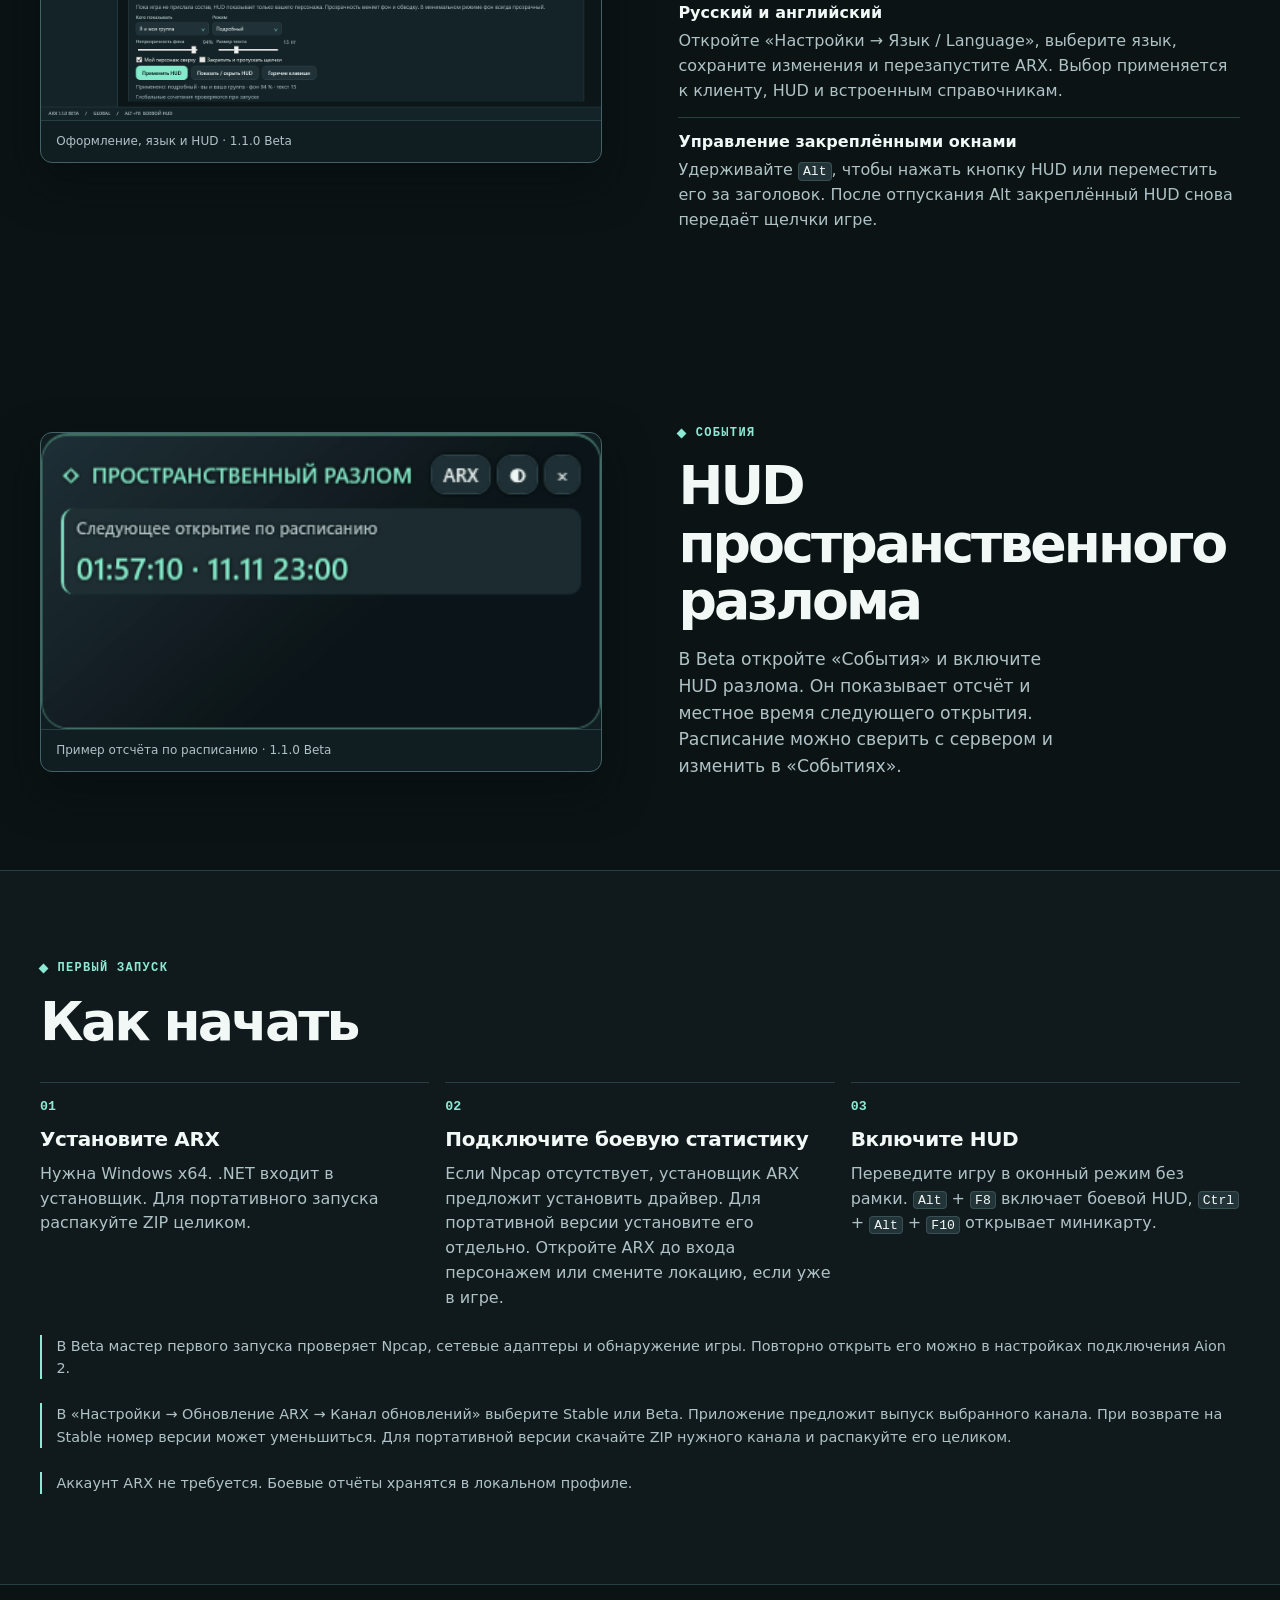
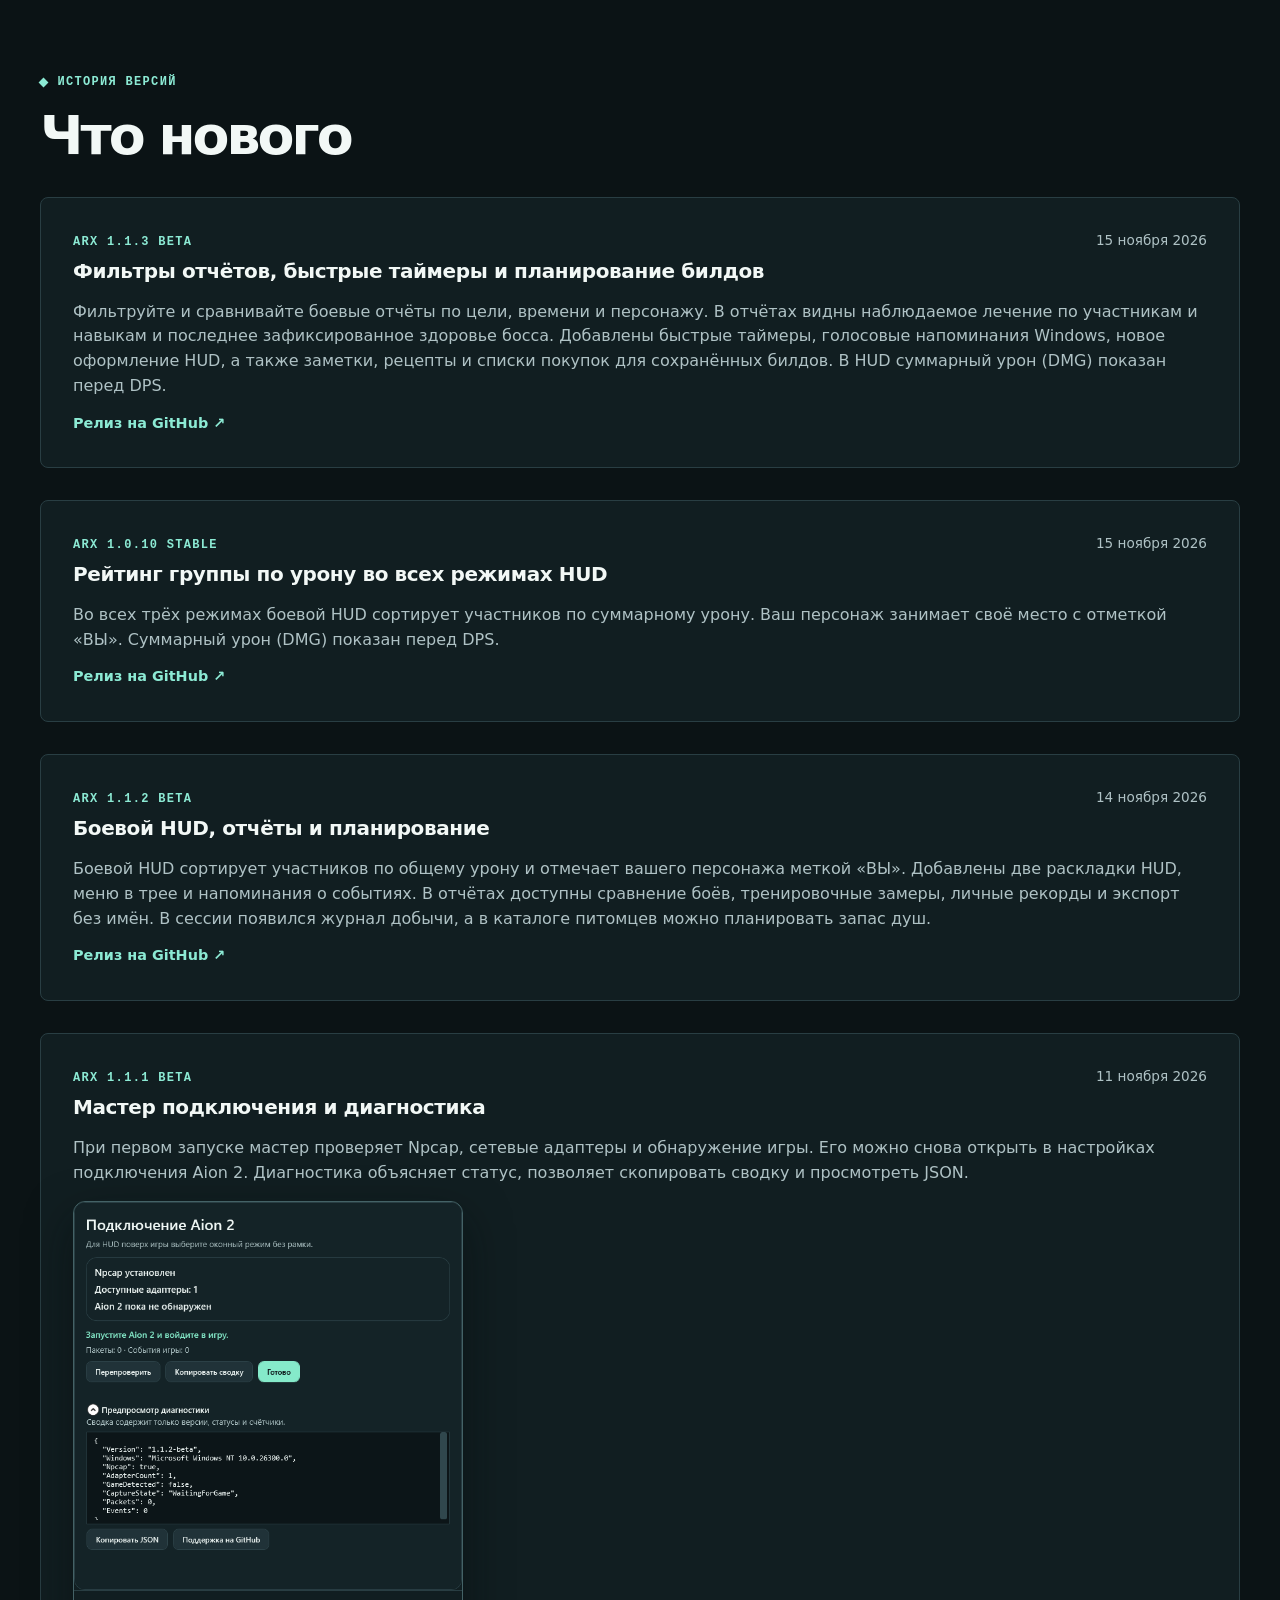
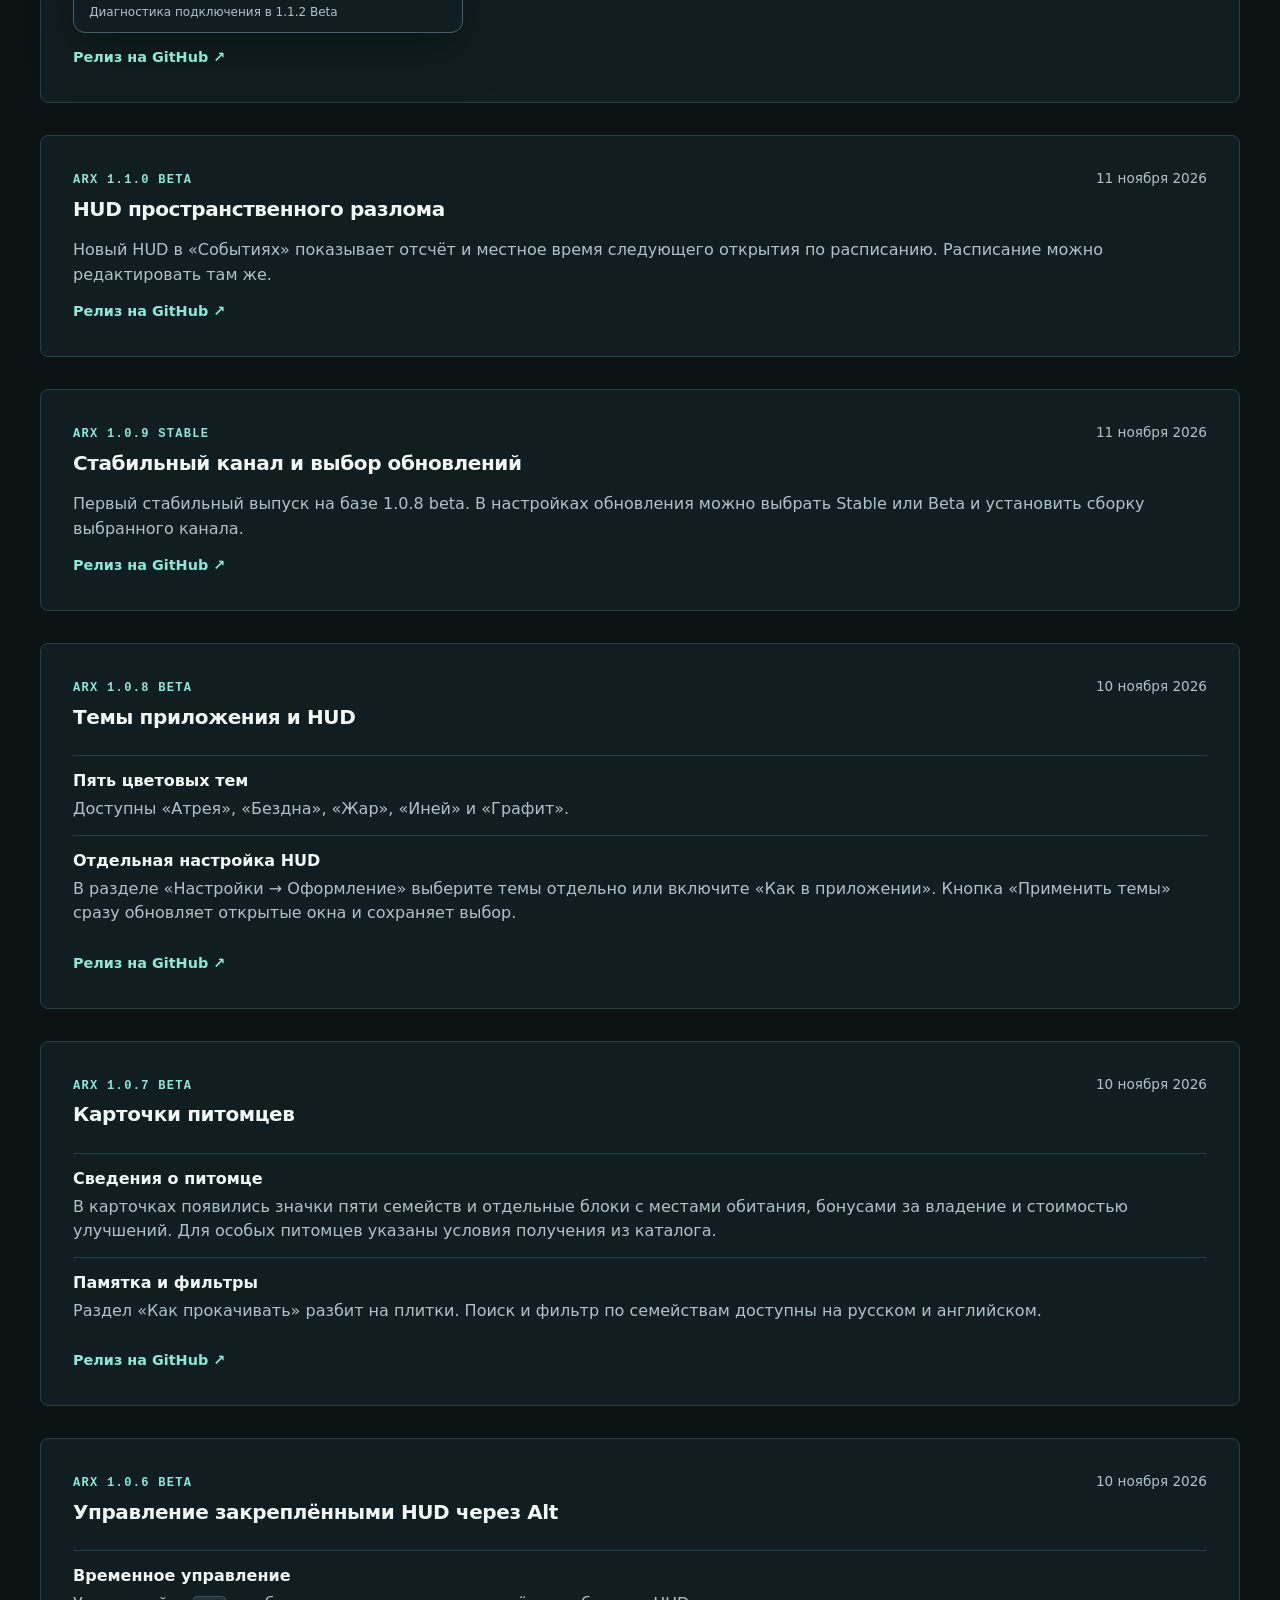
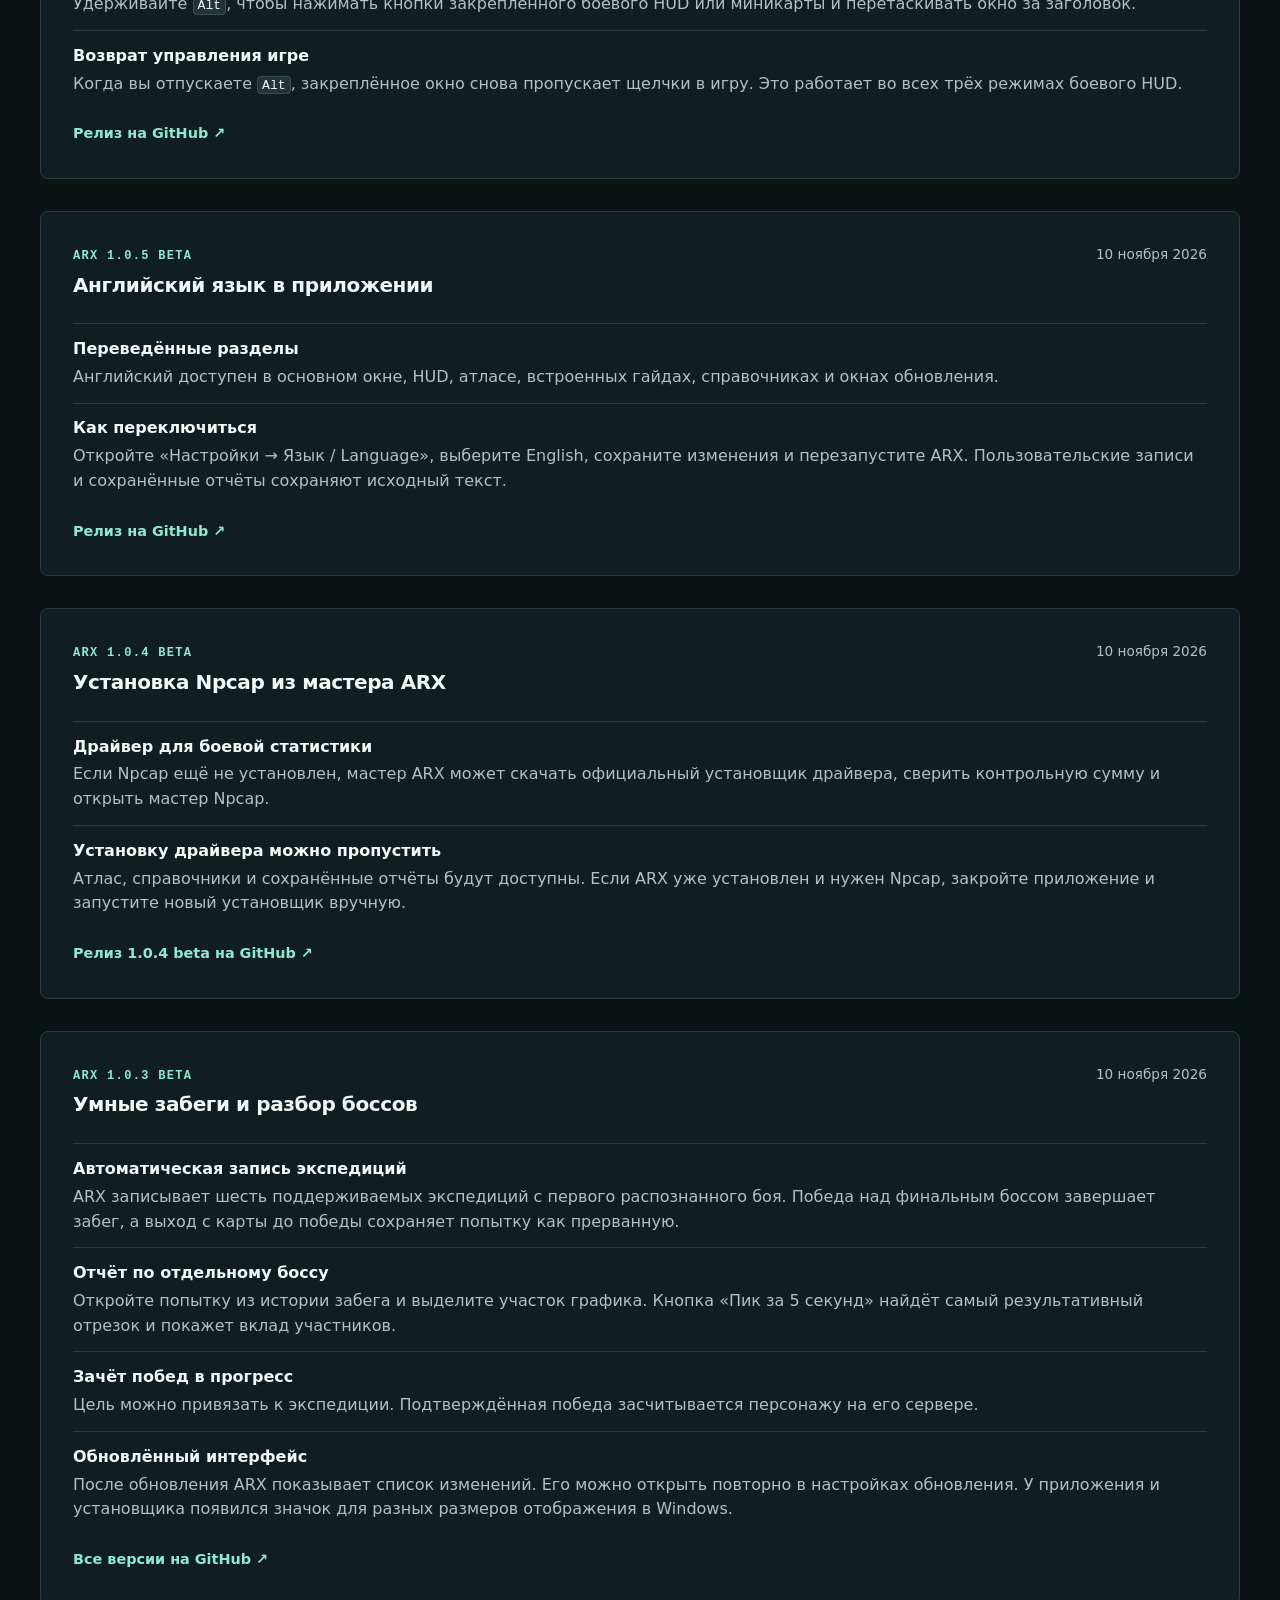
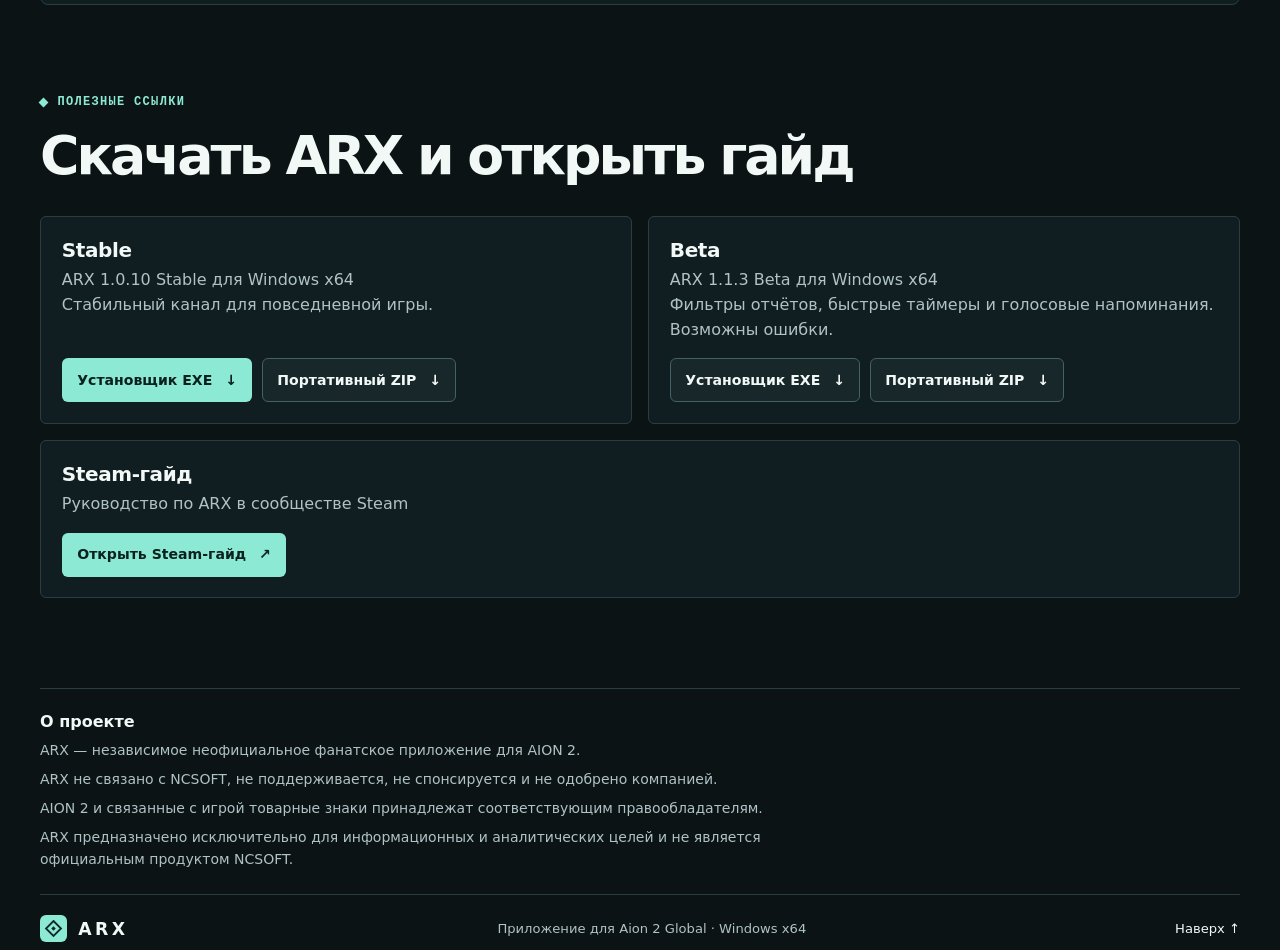
==== commit 5a631e2f: "Update ARX site for Stable 1.0.10 and Beta 1.1.3" ====
--- a/index.html
+++ b/index.html
@@ -38,14 +38,14 @@
           <p class="hero-text">Следите за DPS в бою, разбирайте попытки на боссах и отмечайте маршруты в атласе Атреи.</p>
           <p class="download-count">Загрузок ARX на GitHub: <output id="download-count" data-unavailable="временно недоступны">проверяем…</output></p>
           <div class="actions">
-            <a class="button primary" href="https://github.com/Kadjiru/ATX/releases/download/v1.0.9/ARX-Setup-1.0.9.exe" data-channel="stable" data-download="installer">Скачать ARX <span aria-hidden="true">↓</span></a>
+            <a class="button primary" href="https://github.com/Kadjiru/ATX/releases/download/v1.0.10/ARX-Setup-1.0.10.exe" data-channel="stable" data-download="installer">Скачать ARX <span aria-hidden="true">↓</span></a>
             <a class="button secondary" href="https://steamcommunity.com/sharedfiles/filedetails/?id=3837440685">Steam-гайд <span aria-hidden="true">↗</span></a>
           </div>
-          <p class="platform"><strong data-release-version="stable">ARX 1.0.9 Stable</strong> <span></span> WINDOWS x64 <span></span> GPL-3.0</p>
+          <p class="platform"><strong data-release-version="stable">ARX 1.0.10 Stable</strong> <span></span> WINDOWS x64 <span></span> GPL-3.0</p>
         </div>
         <figure class="hero-shot">
-          <img src="assets/analysis-112-ru.png" width="1340" height="900" alt="Боевой отчёт ARX с графиком урона и статистикой группы">
-          <figcaption><span class="dot"></span> Разбор боя <span class="caption-note">Демонстрация · 1.1.2 Beta</span></figcaption>
+          <img src="assets/analysis-113-ru.png" width="1340" height="900" alt="Боевой отчёт ARX с графиком урона и статистикой группы">
+          <figcaption><span class="dot"></span> Разбор боя <span class="caption-note">Демонстрация · 1.1.3 Beta</span></figcaption>
         </figure>
       </div>
     </section>
@@ -147,6 +147,28 @@
     <section class="wrap changelog" id="changelog" aria-labelledby="changelog-title">
       <p class="eyebrow"><span class="dot"></span> ИСТОРИЯ ВЕРСИЙ</p>
       <h2 id="changelog-title">Что нового</h2>
+      <article class="release" id="release-1-1-3">
+        <header class="release-header">
+          <div>
+            <p class="feature-index">ARX 1.1.3 BETA</p>
+            <h3>Фильтры отчётов, быстрые таймеры и планирование билдов</h3>
+          </div>
+          <time datetime="2026-11-15">15 ноября 2026</time>
+        </header>
+        <p>Фильтруйте и сравнивайте боевые отчёты по цели, времени и персонажу. В отчётах видны наблюдаемое лечение по участникам и навыкам и последнее зафиксированное здоровье босса. Добавлены быстрые таймеры, голосовые напоминания Windows, новое оформление HUD, а также заметки, рецепты и списки покупок для сохранённых билдов. В HUD суммарный урон (DMG) показан перед DPS.</p>
+        <a class="release-link" href="https://github.com/Kadjiru/ATX/releases/tag/v1.1.3-beta">Релиз на GitHub <span aria-hidden="true">↗</span></a>
+      </article>
+      <article class="release" id="release-1-0-10">
+        <header class="release-header">
+          <div>
+            <p class="feature-index">ARX 1.0.10 STABLE</p>
+            <h3>Рейтинг группы по урону во всех режимах HUD</h3>
+          </div>
+          <time datetime="2026-11-15">15 ноября 2026</time>
+        </header>
+        <p>Во всех трёх режимах боевой HUD сортирует участников по суммарному урону. Ваш персонаж занимает своё место с отметкой «ВЫ». Суммарный урон (DMG) показан перед DPS.</p>
+        <a class="release-link" href="https://github.com/Kadjiru/ATX/releases/tag/v1.0.10">Релиз на GitHub <span aria-hidden="true">↗</span></a>
+      </article>
       <article class="release" id="release-1-1-2">
         <header class="release-header">
           <div>
@@ -289,23 +311,23 @@
         <article id="download">
           <div>
             <h3>Stable</h3>
-            <p><span data-release-version="stable">ARX 1.0.9 Stable</span> для Windows x64</p>
+            <p><span data-release-version="stable">ARX 1.0.10 Stable</span> для Windows x64</p>
             <p>Стабильный канал для повседневной игры.</p>
           </div>
           <div class="download-actions">
-            <a class="button primary" href="https://github.com/Kadjiru/ATX/releases/download/v1.0.9/ARX-Setup-1.0.9.exe" data-channel="stable" data-download="installer">Установщик EXE <span aria-hidden="true">↓</span></a>
-            <a class="button secondary" href="https://github.com/Kadjiru/ATX/releases/download/v1.0.9/ARX-1.0.9-win-x64.zip" data-channel="stable" data-download="portable">Портативный ZIP <span aria-hidden="true">↓</span></a>
+            <a class="button primary" href="https://github.com/Kadjiru/ATX/releases/download/v1.0.10/ARX-Setup-1.0.10.exe" data-channel="stable" data-download="installer">Установщик EXE <span aria-hidden="true">↓</span></a>
+            <a class="button secondary" href="https://github.com/Kadjiru/ATX/releases/download/v1.0.10/ARX-1.0.10-win-x64.zip" data-channel="stable" data-download="portable">Портативный ZIP <span aria-hidden="true">↓</span></a>
           </div>
         </article>
         <article>
           <div>
             <h3>Beta</h3>
-            <p><span data-release-version="beta">ARX 1.1.2 Beta</span> для Windows x64</p>
-            <p>Новые раскладки HUD, сравнение боёв и напоминания о событиях. Возможны ошибки.</p>
+            <p><span data-release-version="beta">ARX 1.1.3 Beta</span> для Windows x64</p>
+            <p>Фильтры отчётов, быстрые таймеры и голосовые напоминания. Возможны ошибки.</p>
           </div>
           <div class="download-actions">
-            <a class="button secondary" href="https://github.com/Kadjiru/ATX/releases/download/v1.1.2-beta/ARX-Beta-Setup-1.1.2-beta.exe" data-channel="beta" data-download="installer">Установщик EXE <span aria-hidden="true">↓</span></a>
-            <a class="button secondary" href="https://github.com/Kadjiru/ATX/releases/download/v1.1.2-beta/ARX-1.1.2-beta-win-x64.zip" data-channel="beta" data-download="portable">Портативный ZIP <span aria-hidden="true">↓</span></a>
+            <a class="button secondary" href="https://github.com/Kadjiru/ATX/releases/download/v1.1.3-beta/ARX-Beta-Setup-1.1.3-beta.exe" data-channel="beta" data-download="installer">Установщик EXE <span aria-hidden="true">↓</span></a>
+            <a class="button secondary" href="https://github.com/Kadjiru/ATX/releases/download/v1.1.3-beta/ARX-1.1.3-beta-win-x64.zip" data-channel="beta" data-download="portable">Портативный ZIP <span aria-hidden="true">↓</span></a>
           </div>
         </article>
         <article id="steam">
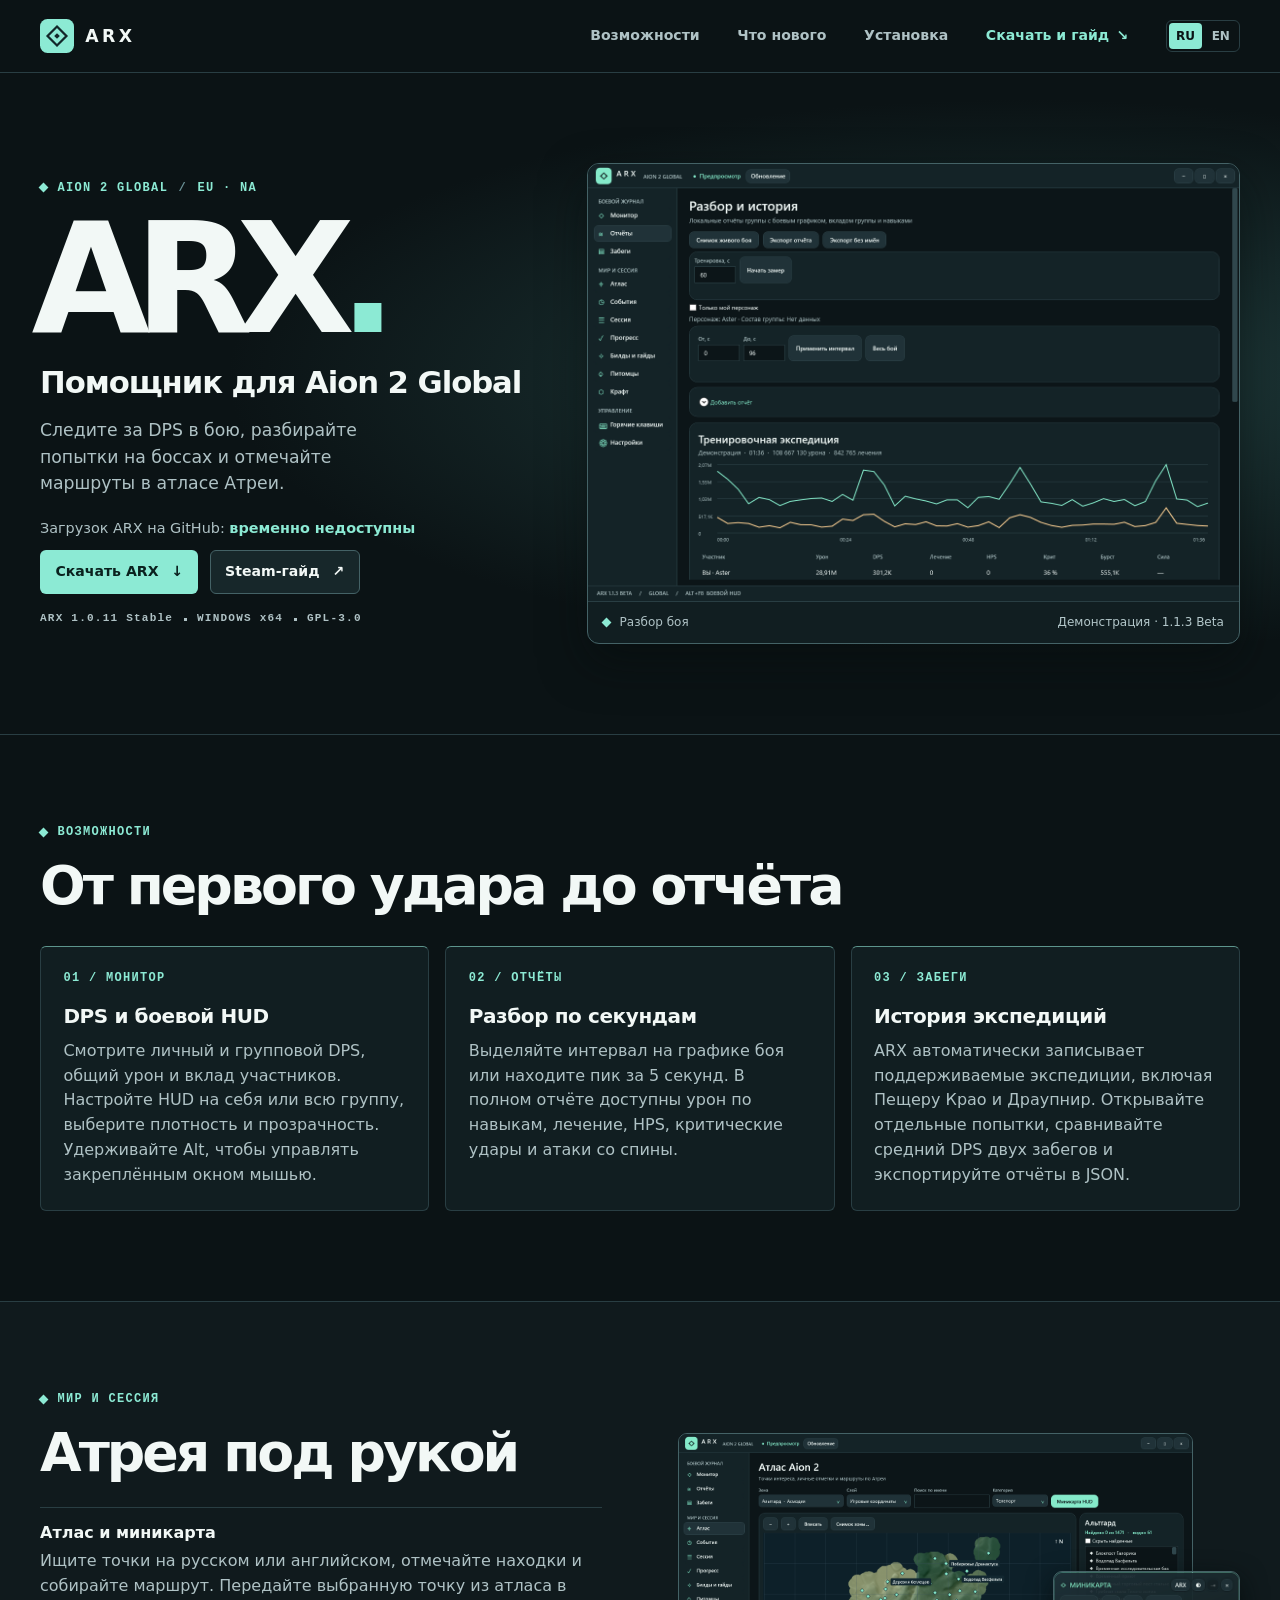
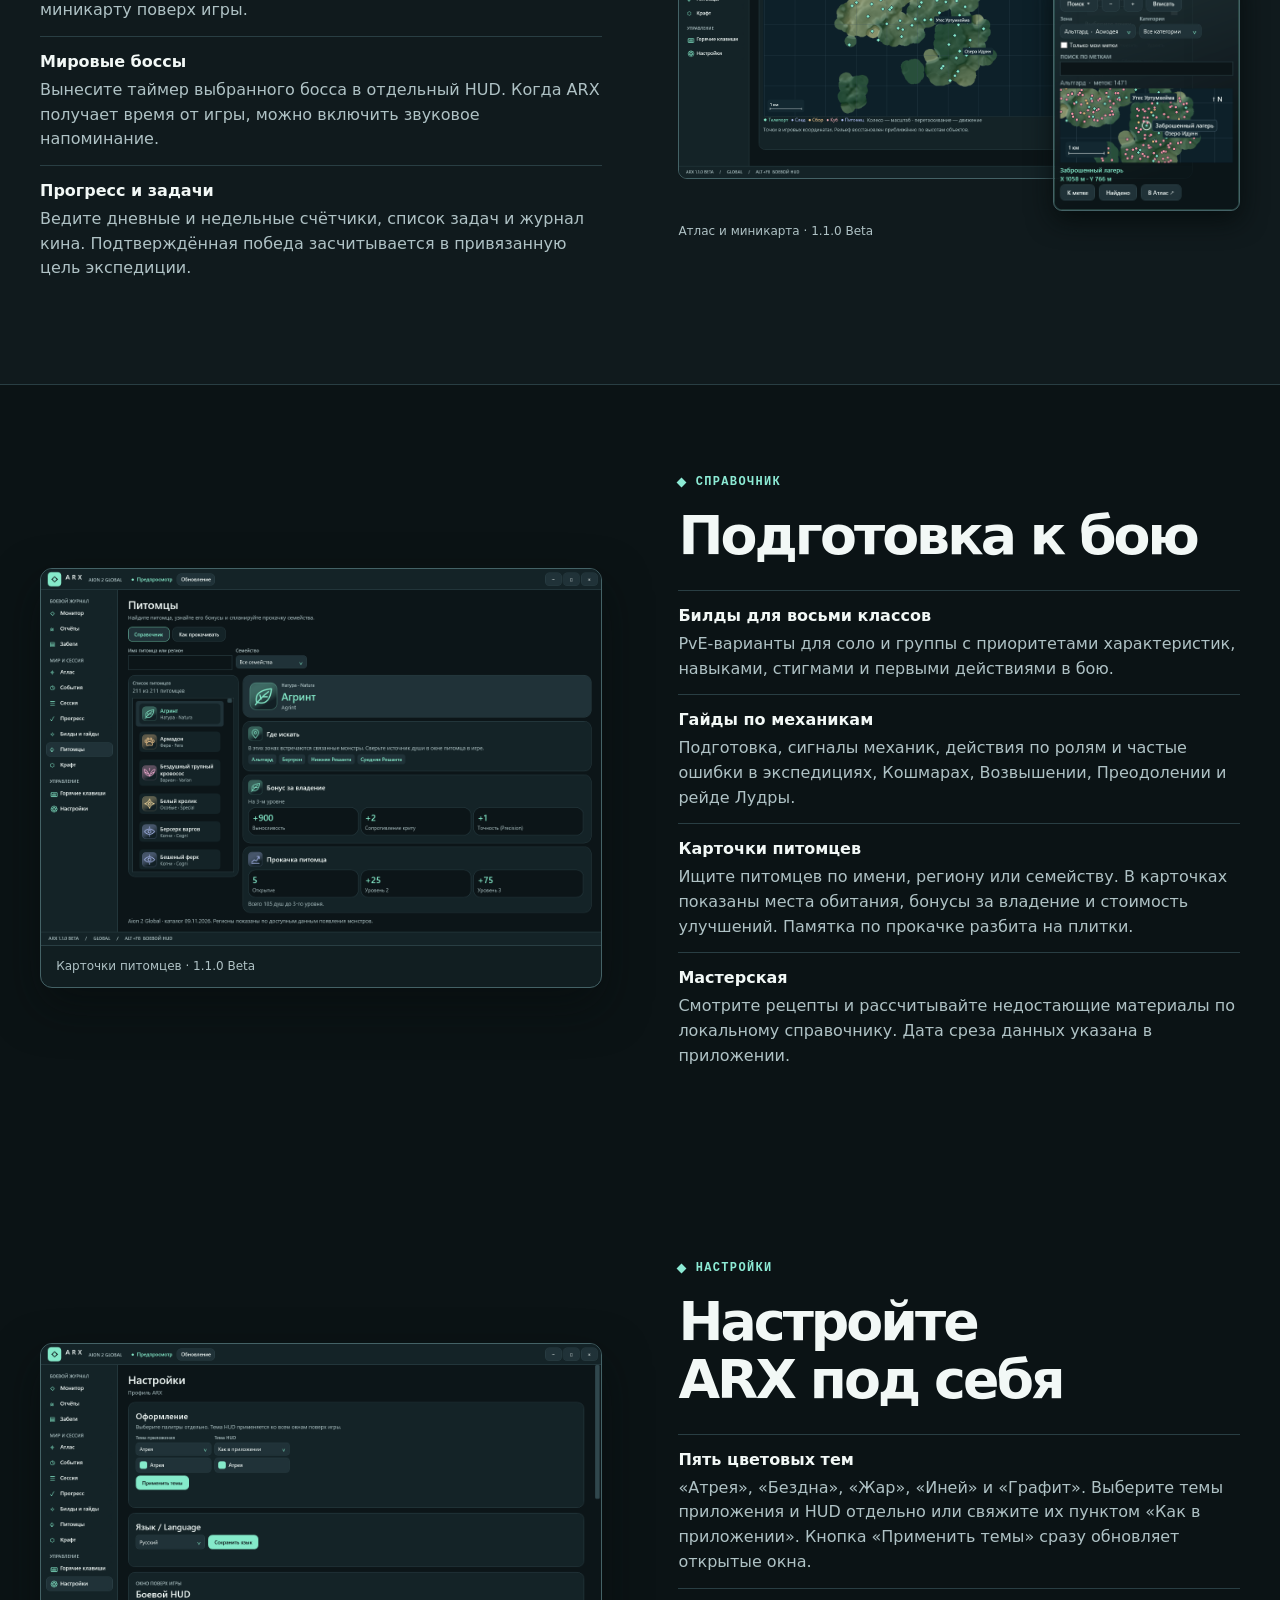
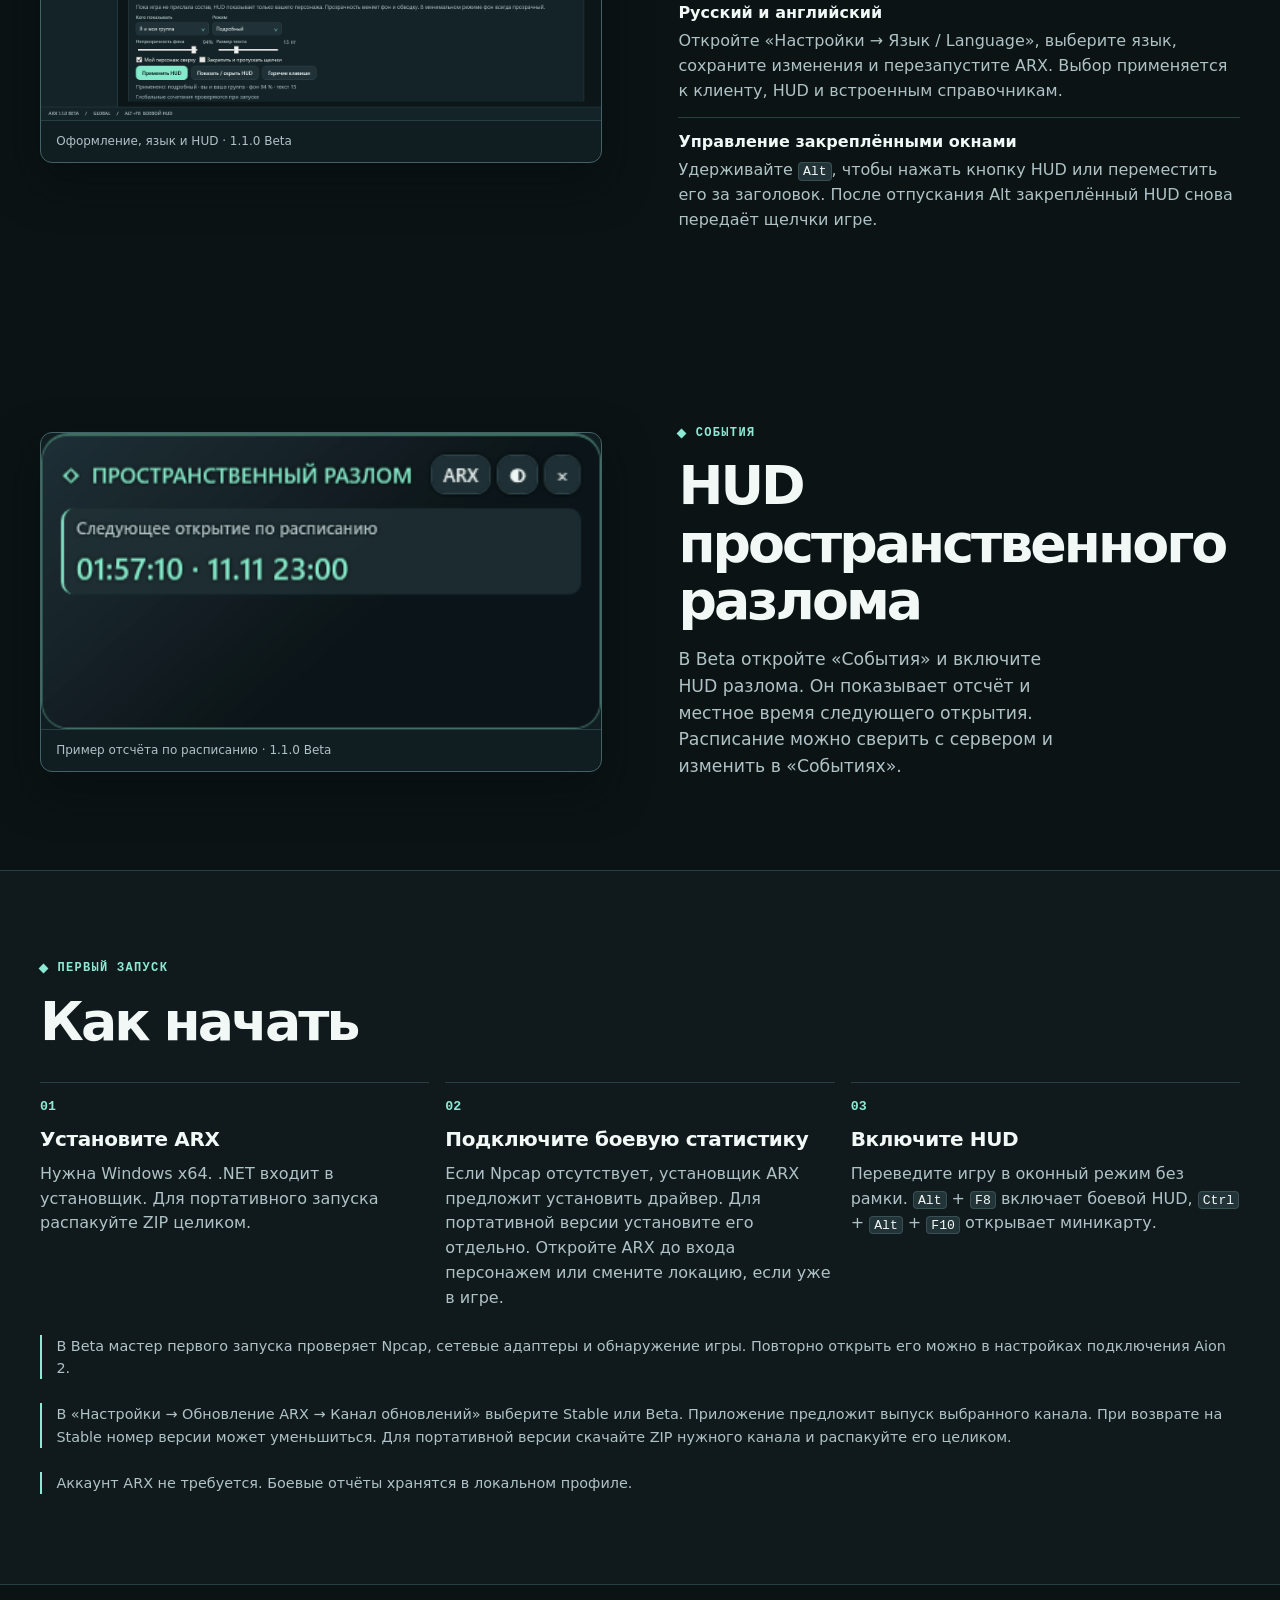
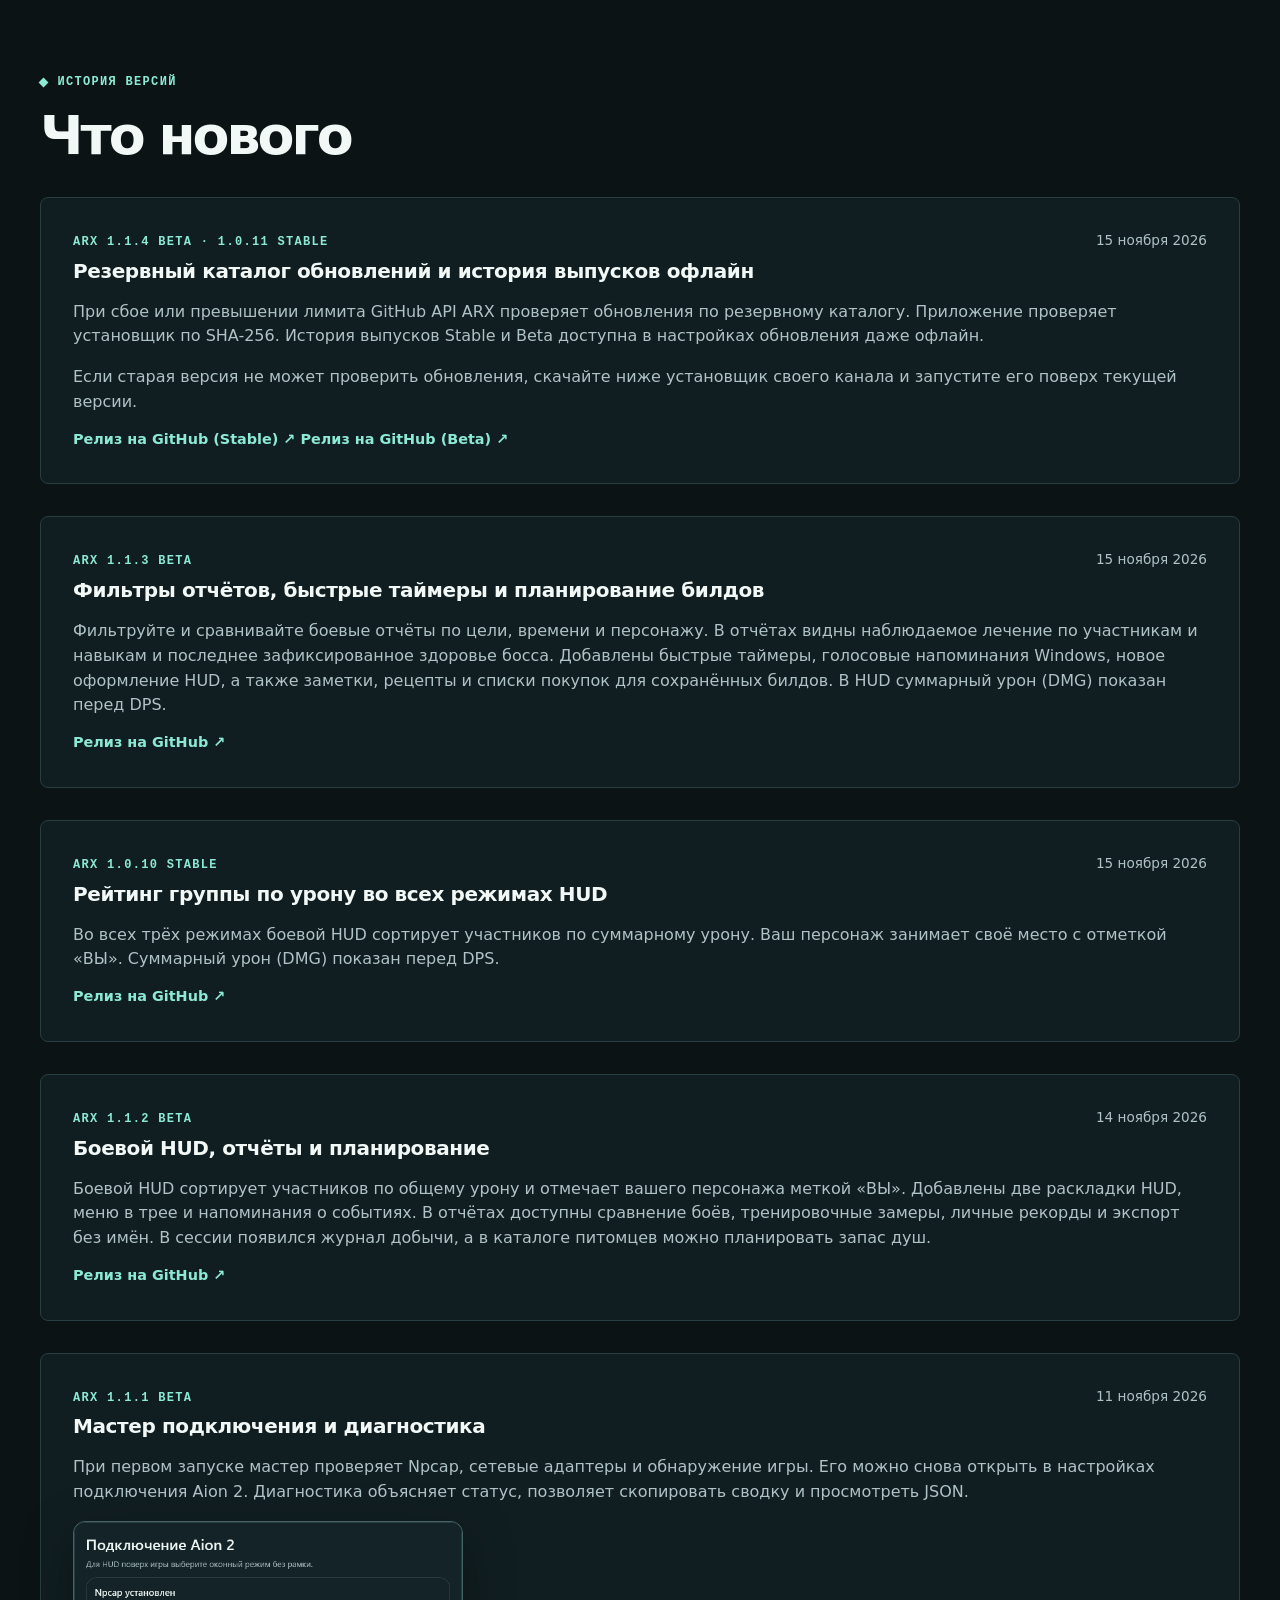
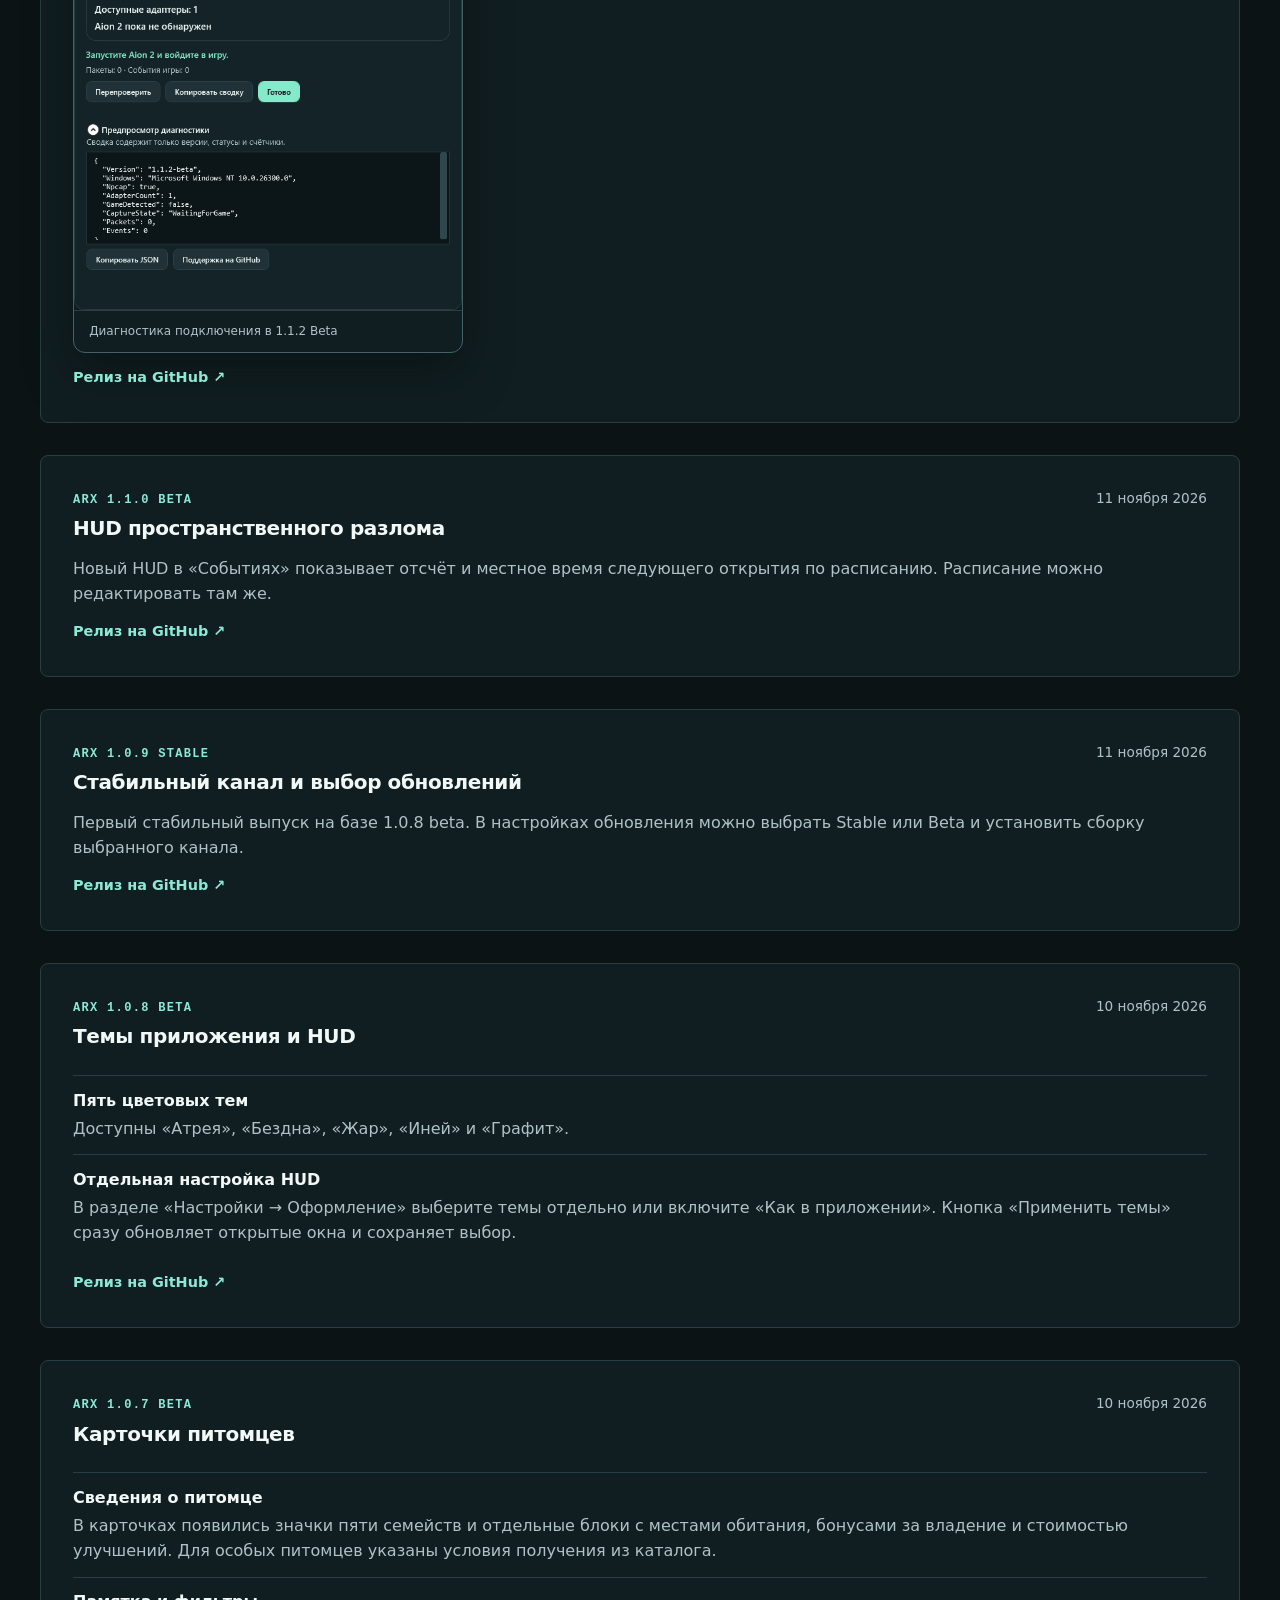
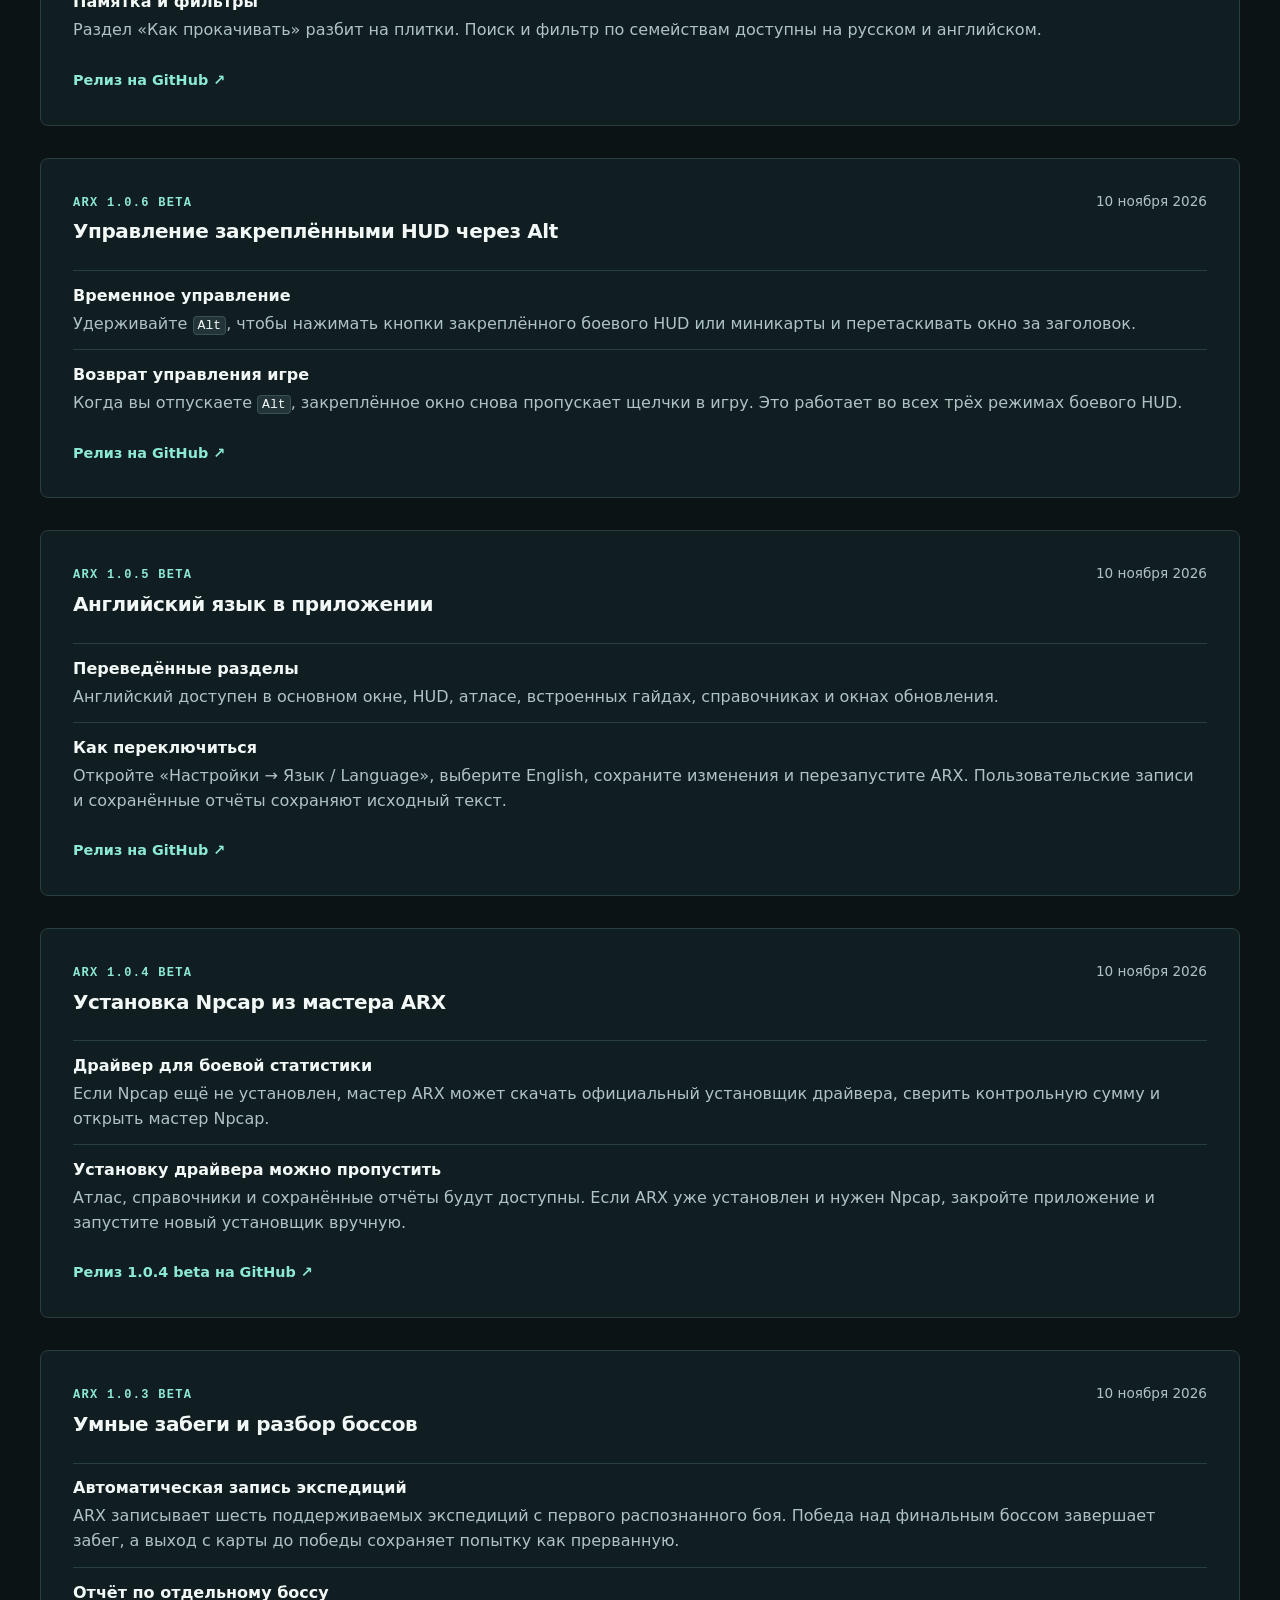
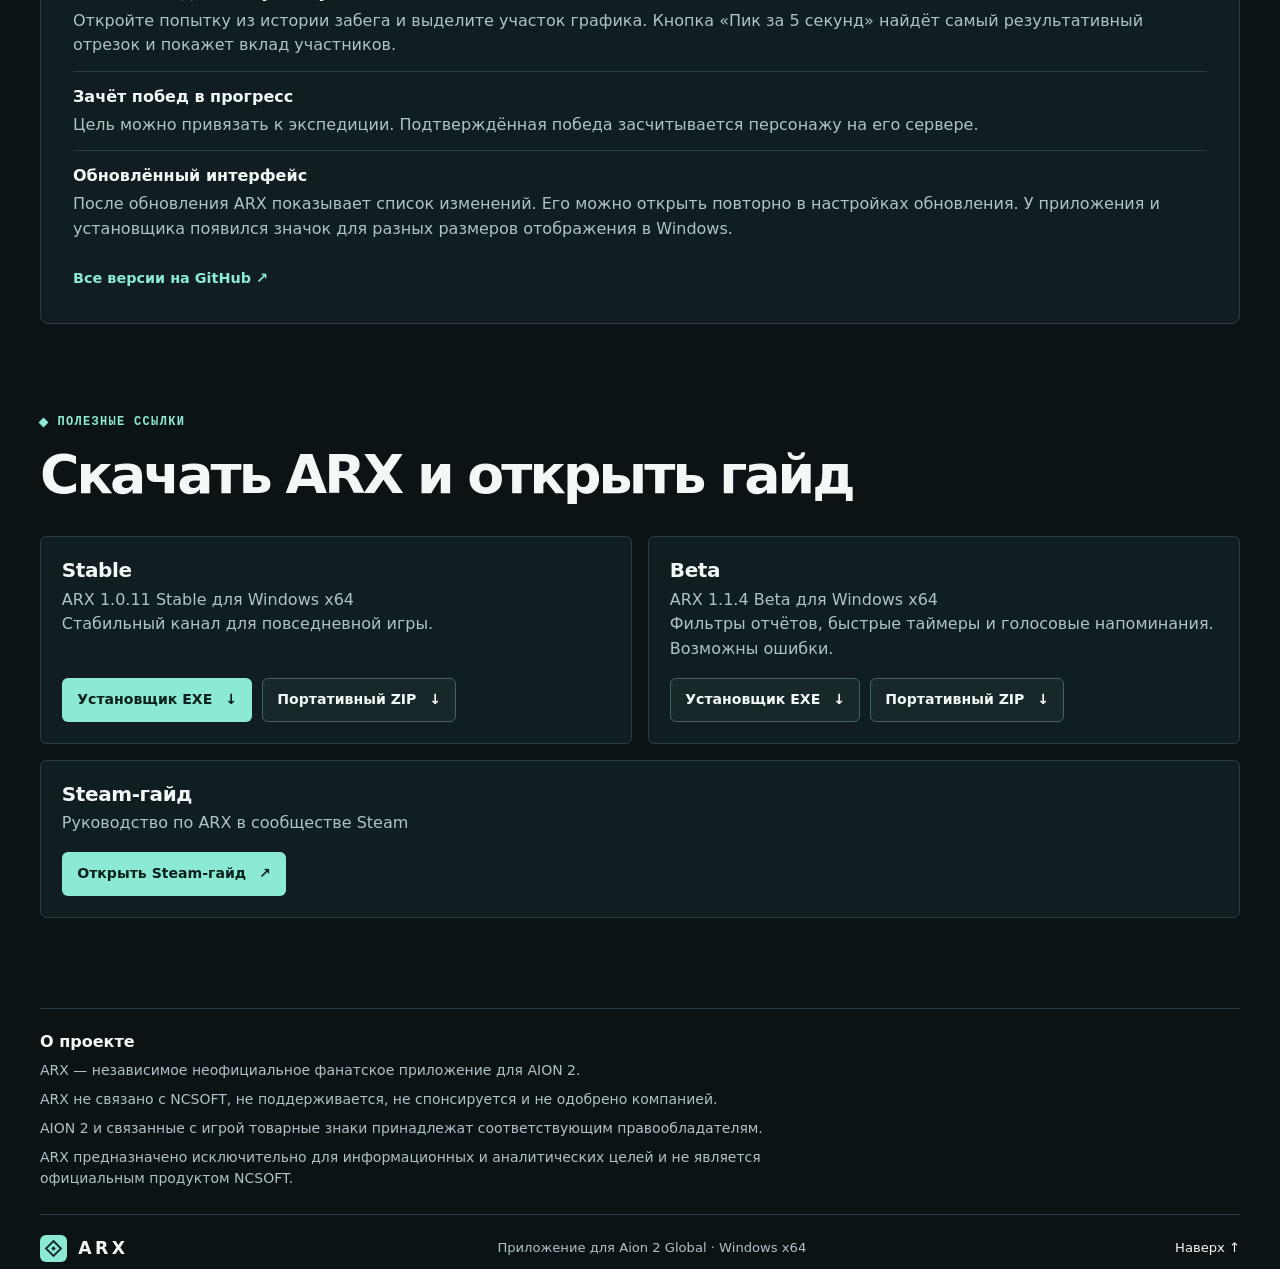
==== commit bcc5d100: "Update ARX site for Stable 1.0.11 and Beta 1.1.4" ====
--- a/index.html
+++ b/index.html
@@ -38,10 +38,10 @@
           <p class="hero-text">Следите за DPS в бою, разбирайте попытки на боссах и отмечайте маршруты в атласе Атреи.</p>
           <p class="download-count">Загрузок ARX на GitHub: <output id="download-count" data-unavailable="временно недоступны">проверяем…</output></p>
           <div class="actions">
-            <a class="button primary" href="https://github.com/Kadjiru/ATX/releases/download/v1.0.10/ARX-Setup-1.0.10.exe" data-channel="stable" data-download="installer">Скачать ARX <span aria-hidden="true">↓</span></a>
+            <a class="button primary" href="https://github.com/Kadjiru/ATX/releases/download/v1.0.11/ARX-Setup-1.0.11.exe" data-channel="stable" data-download="installer">Скачать ARX <span aria-hidden="true">↓</span></a>
             <a class="button secondary" href="https://steamcommunity.com/sharedfiles/filedetails/?id=3837440685">Steam-гайд <span aria-hidden="true">↗</span></a>
           </div>
-          <p class="platform"><strong data-release-version="stable">ARX 1.0.10 Stable</strong> <span></span> WINDOWS x64 <span></span> GPL-3.0</p>
+          <p class="platform"><strong data-release-version="stable">ARX 1.0.11 Stable</strong> <span></span> WINDOWS x64 <span></span> GPL-3.0</p>
         </div>
         <figure class="hero-shot">
           <img src="assets/analysis-113-ru.png" width="1340" height="900" alt="Боевой отчёт ARX с графиком урона и статистикой группы">
@@ -147,6 +147,19 @@
     <section class="wrap changelog" id="changelog" aria-labelledby="changelog-title">
       <p class="eyebrow"><span class="dot"></span> ИСТОРИЯ ВЕРСИЙ</p>
       <h2 id="changelog-title">Что нового</h2>
+      <article class="release" id="release-1-1-4">
+        <header class="release-header">
+          <div>
+            <p class="feature-index">ARX 1.1.4 BETA · 1.0.11 STABLE</p>
+            <h3>Резервный каталог обновлений и история выпусков офлайн</h3>
+          </div>
+          <time datetime="2026-11-15">15 ноября 2026</time>
+        </header>
+        <p>При сбое или превышении лимита GitHub API ARX проверяет обновления по резервному каталогу. Приложение проверяет установщик по SHA-256. История выпусков Stable и Beta доступна в настройках обновления даже офлайн.</p>
+        <p>Если старая версия не может проверить обновления, скачайте ниже установщик своего канала и запустите его поверх текущей версии.</p>
+        <a class="release-link" href="https://github.com/Kadjiru/ATX/releases/tag/v1.0.11">Релиз на GitHub (Stable) <span aria-hidden="true">↗</span></a>
+        <a class="release-link" href="https://github.com/Kadjiru/ATX/releases/tag/v1.1.4-beta">Релиз на GitHub (Beta) <span aria-hidden="true">↗</span></a>
+      </article>
       <article class="release" id="release-1-1-3">
         <header class="release-header">
           <div>
@@ -311,23 +324,23 @@
         <article id="download">
           <div>
             <h3>Stable</h3>
-            <p><span data-release-version="stable">ARX 1.0.10 Stable</span> для Windows x64</p>
+            <p><span data-release-version="stable">ARX 1.0.11 Stable</span> для Windows x64</p>
             <p>Стабильный канал для повседневной игры.</p>
           </div>
           <div class="download-actions">
-            <a class="button primary" href="https://github.com/Kadjiru/ATX/releases/download/v1.0.10/ARX-Setup-1.0.10.exe" data-channel="stable" data-download="installer">Установщик EXE <span aria-hidden="true">↓</span></a>
-            <a class="button secondary" href="https://github.com/Kadjiru/ATX/releases/download/v1.0.10/ARX-1.0.10-win-x64.zip" data-channel="stable" data-download="portable">Портативный ZIP <span aria-hidden="true">↓</span></a>
+            <a class="button primary" href="https://github.com/Kadjiru/ATX/releases/download/v1.0.11/ARX-Setup-1.0.11.exe" data-channel="stable" data-download="installer">Установщик EXE <span aria-hidden="true">↓</span></a>
+            <a class="button secondary" href="https://github.com/Kadjiru/ATX/releases/download/v1.0.11/ARX-1.0.11-win-x64.zip" data-channel="stable" data-download="portable">Портативный ZIP <span aria-hidden="true">↓</span></a>
           </div>
         </article>
         <article>
           <div>
             <h3>Beta</h3>
-            <p><span data-release-version="beta">ARX 1.1.3 Beta</span> для Windows x64</p>
+            <p><span data-release-version="beta">ARX 1.1.4 Beta</span> для Windows x64</p>
             <p>Фильтры отчётов, быстрые таймеры и голосовые напоминания. Возможны ошибки.</p>
           </div>
           <div class="download-actions">
-            <a class="button secondary" href="https://github.com/Kadjiru/ATX/releases/download/v1.1.3-beta/ARX-Beta-Setup-1.1.3-beta.exe" data-channel="beta" data-download="installer">Установщик EXE <span aria-hidden="true">↓</span></a>
-            <a class="button secondary" href="https://github.com/Kadjiru/ATX/releases/download/v1.1.3-beta/ARX-1.1.3-beta-win-x64.zip" data-channel="beta" data-download="portable">Портативный ZIP <span aria-hidden="true">↓</span></a>
+            <a class="button secondary" href="https://github.com/Kadjiru/ATX/releases/download/v1.1.4-beta/ARX-Beta-Setup-1.1.4-beta.exe" data-channel="beta" data-download="installer">Установщик EXE <span aria-hidden="true">↓</span></a>
+            <a class="button secondary" href="https://github.com/Kadjiru/ATX/releases/download/v1.1.4-beta/ARX-1.1.4-beta-win-x64.zip" data-channel="beta" data-download="portable">Портативный ZIP <span aria-hidden="true">↓</span></a>
           </div>
         </article>
         <article id="steam">
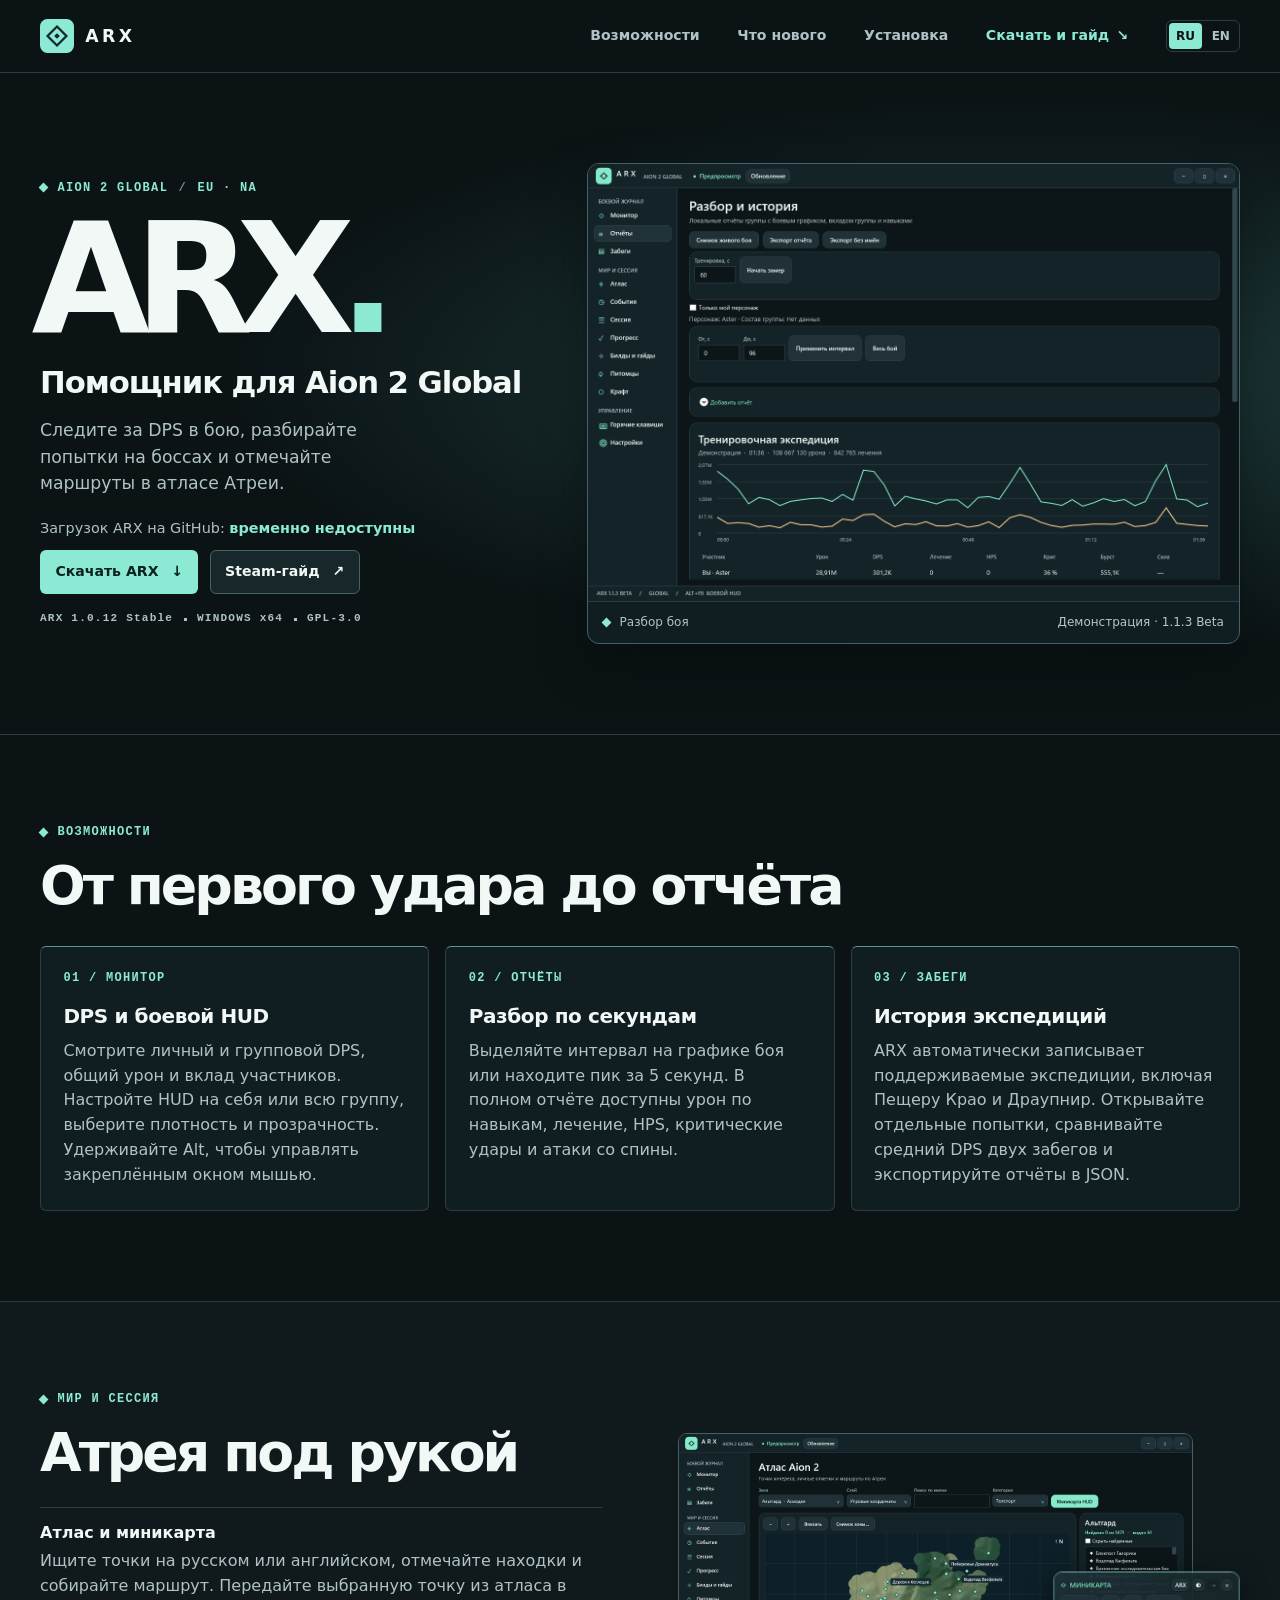
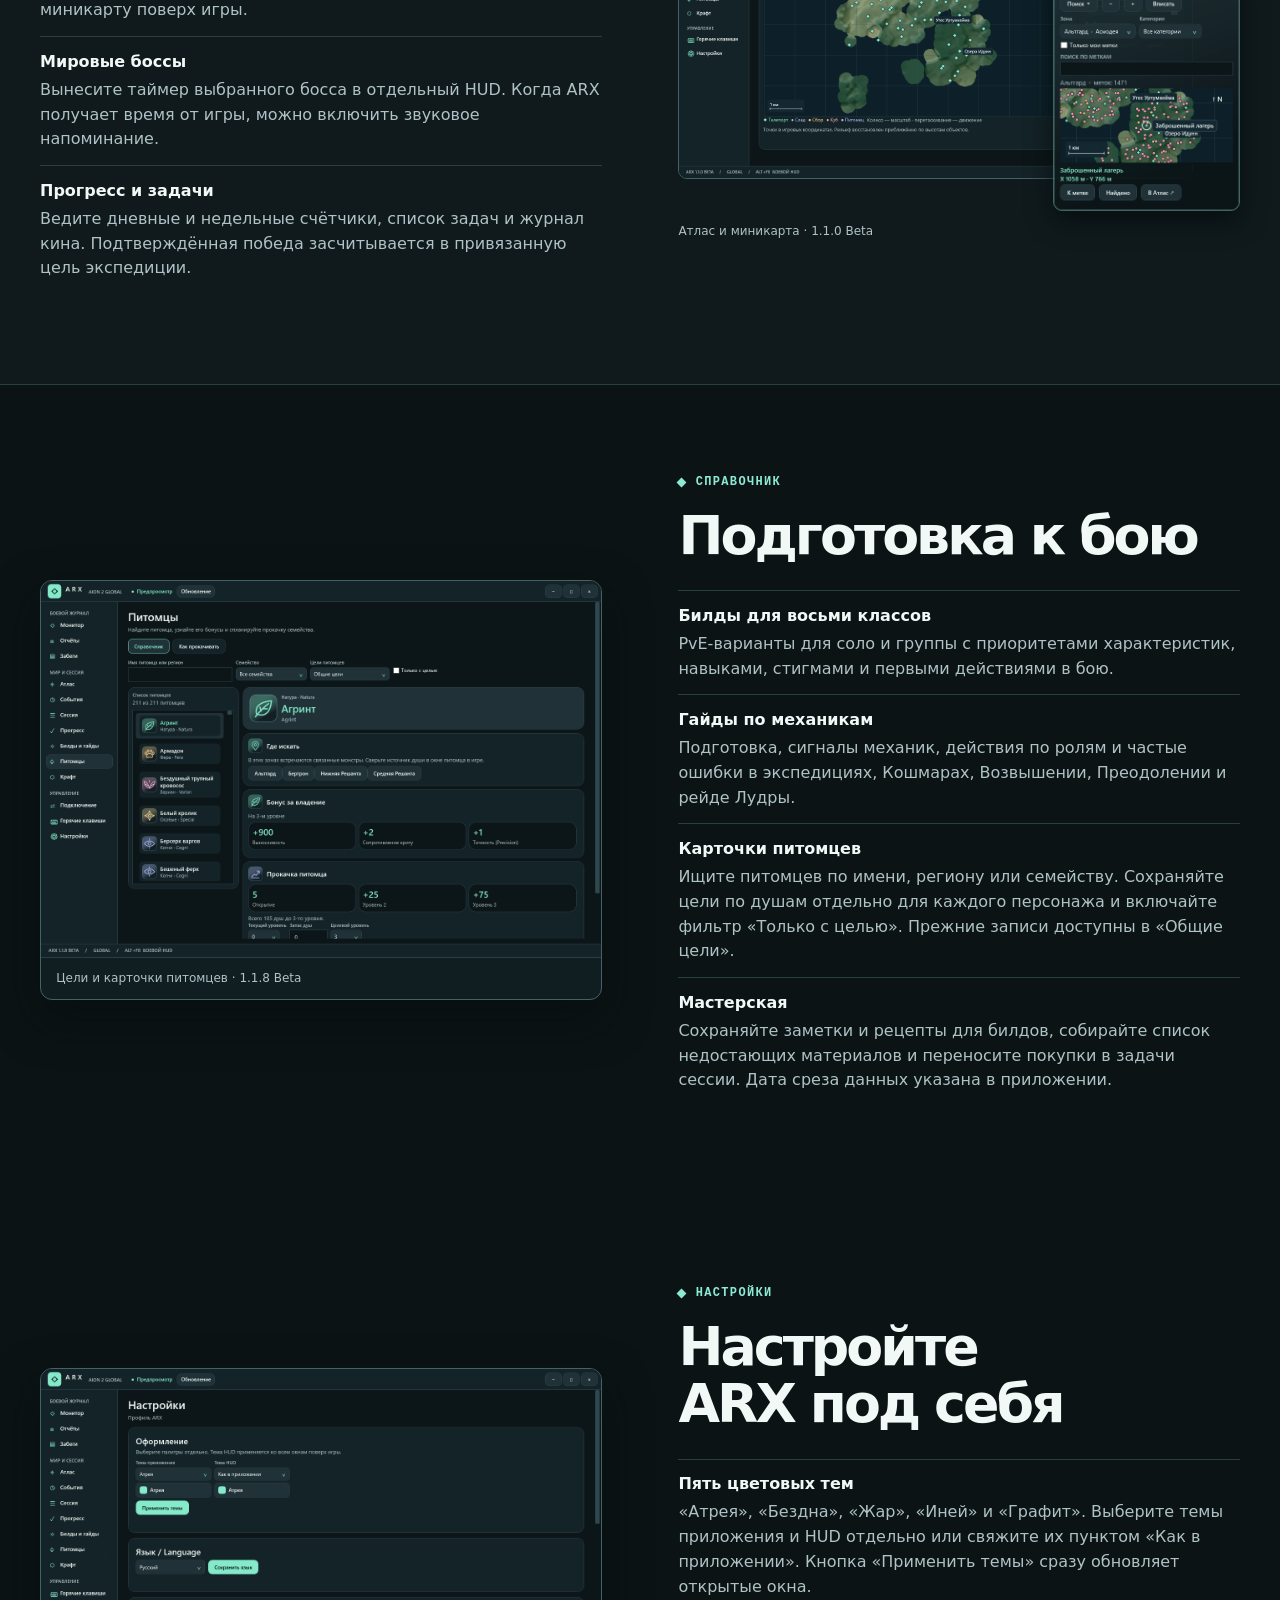
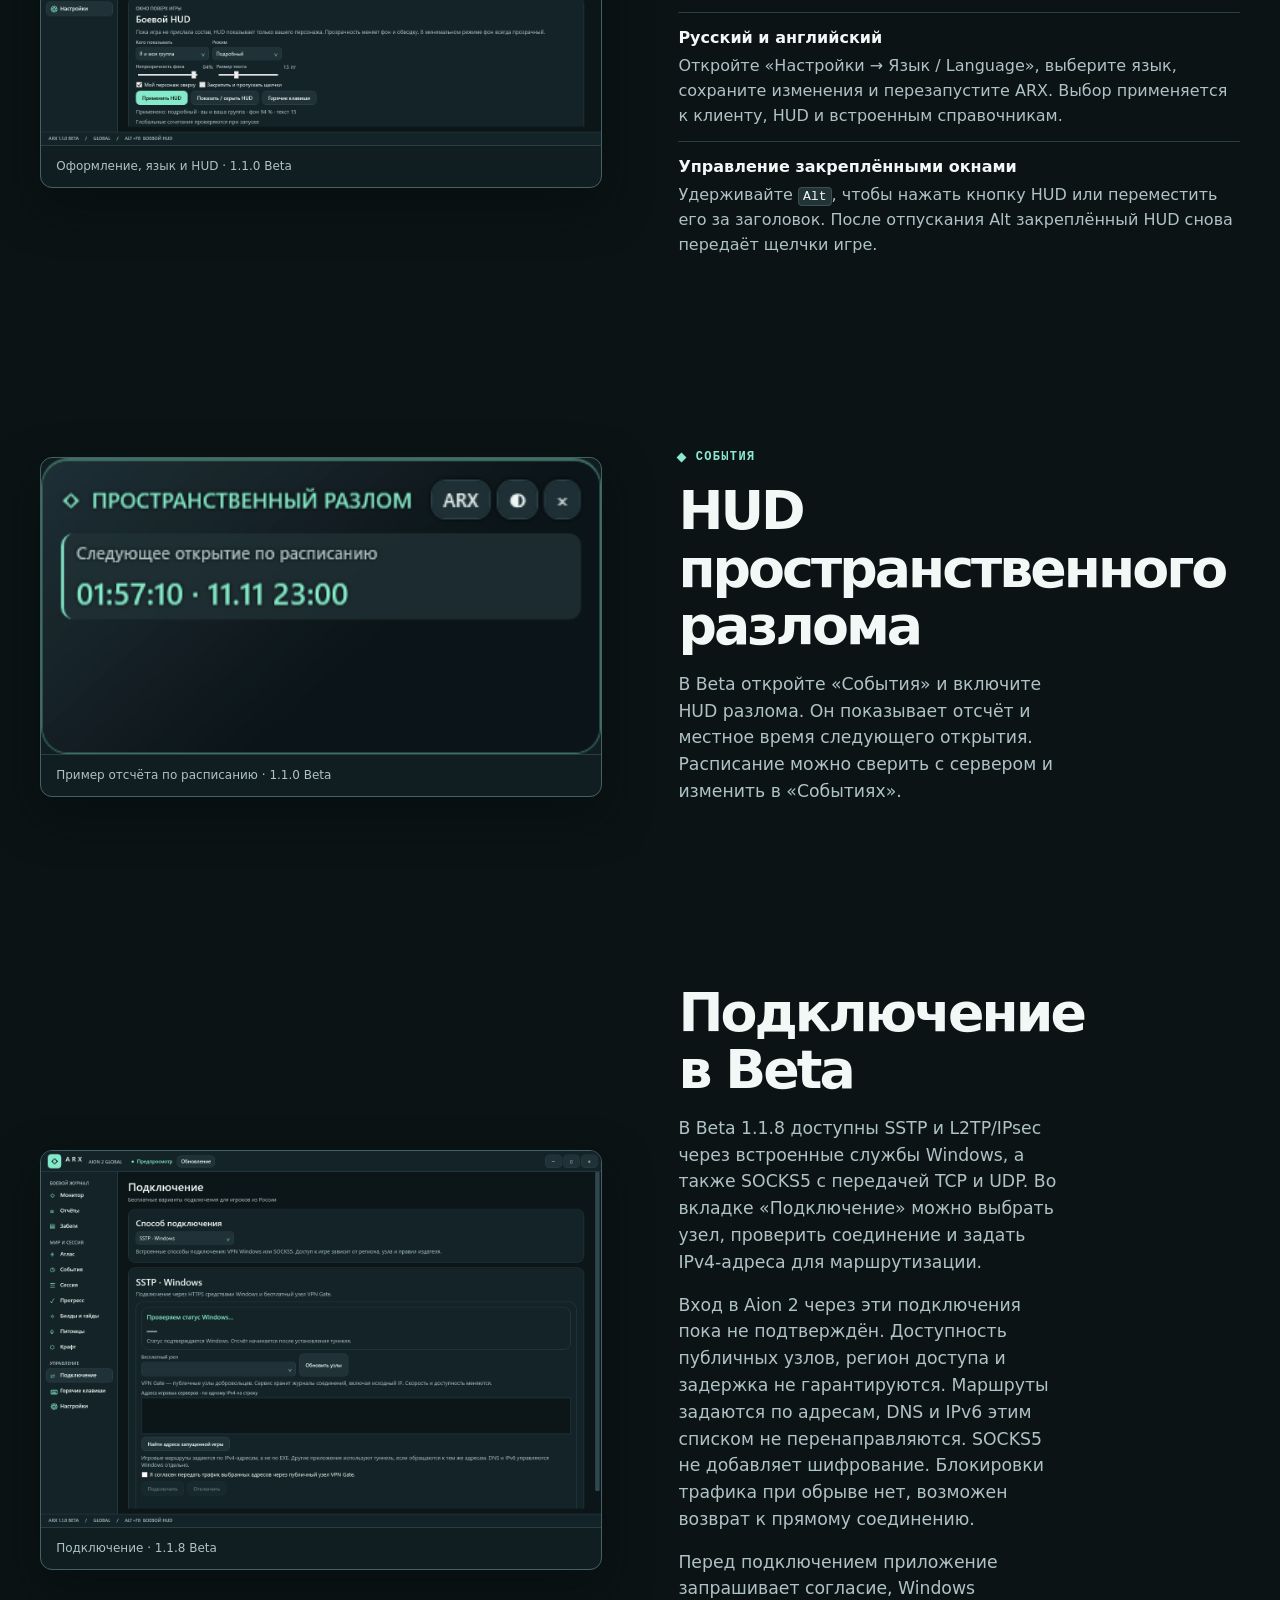
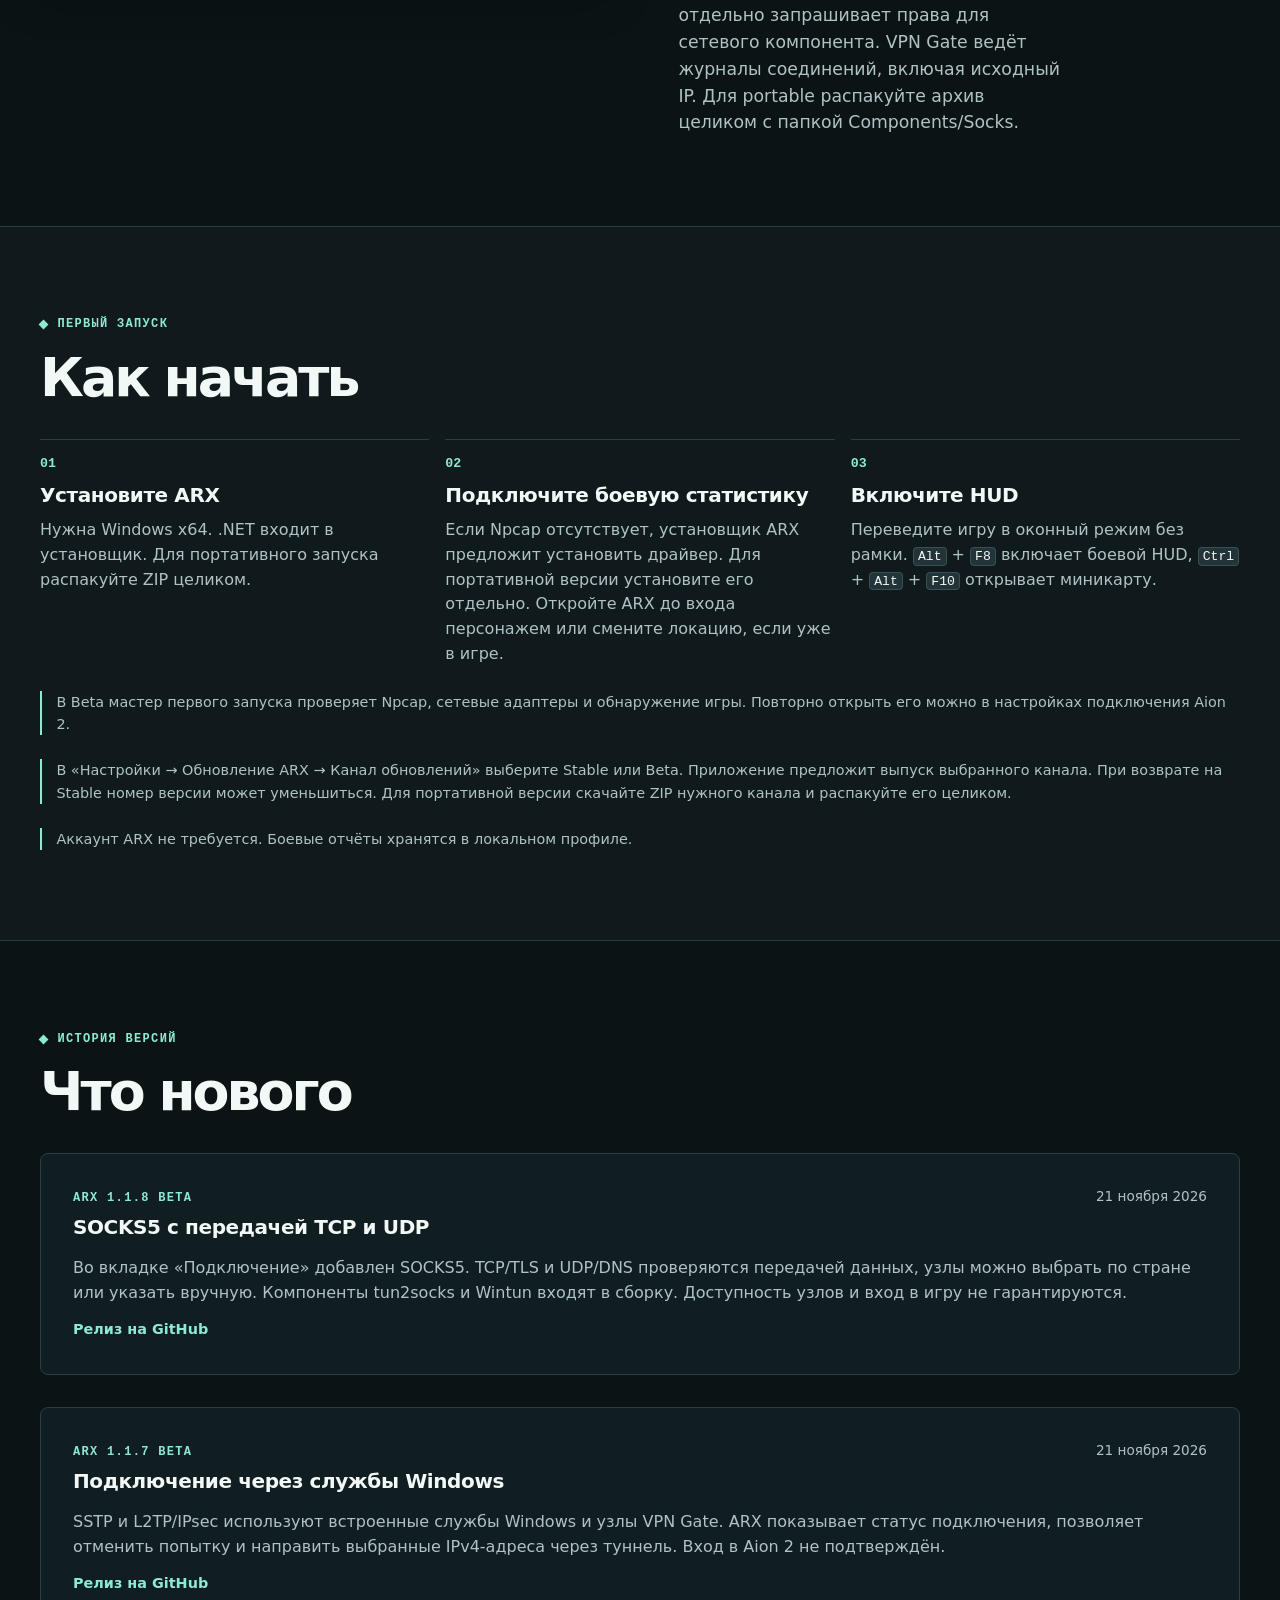
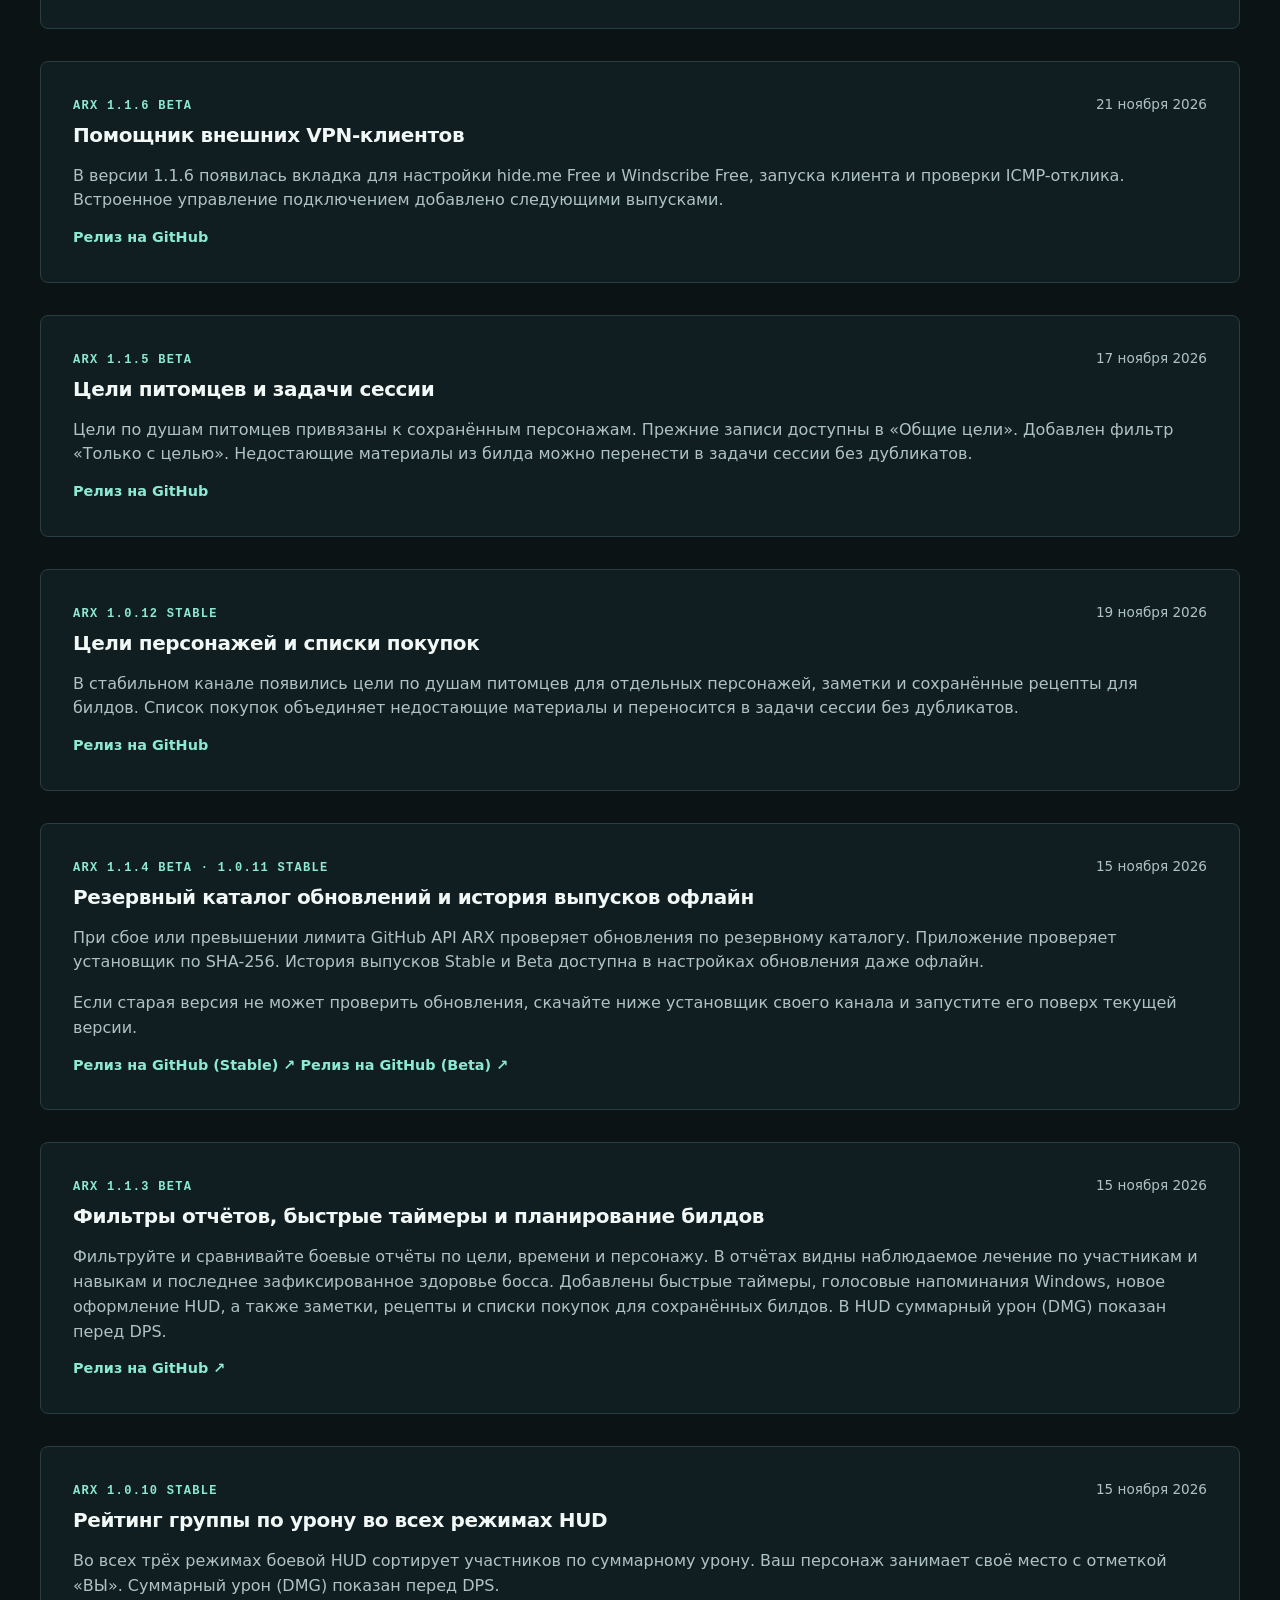
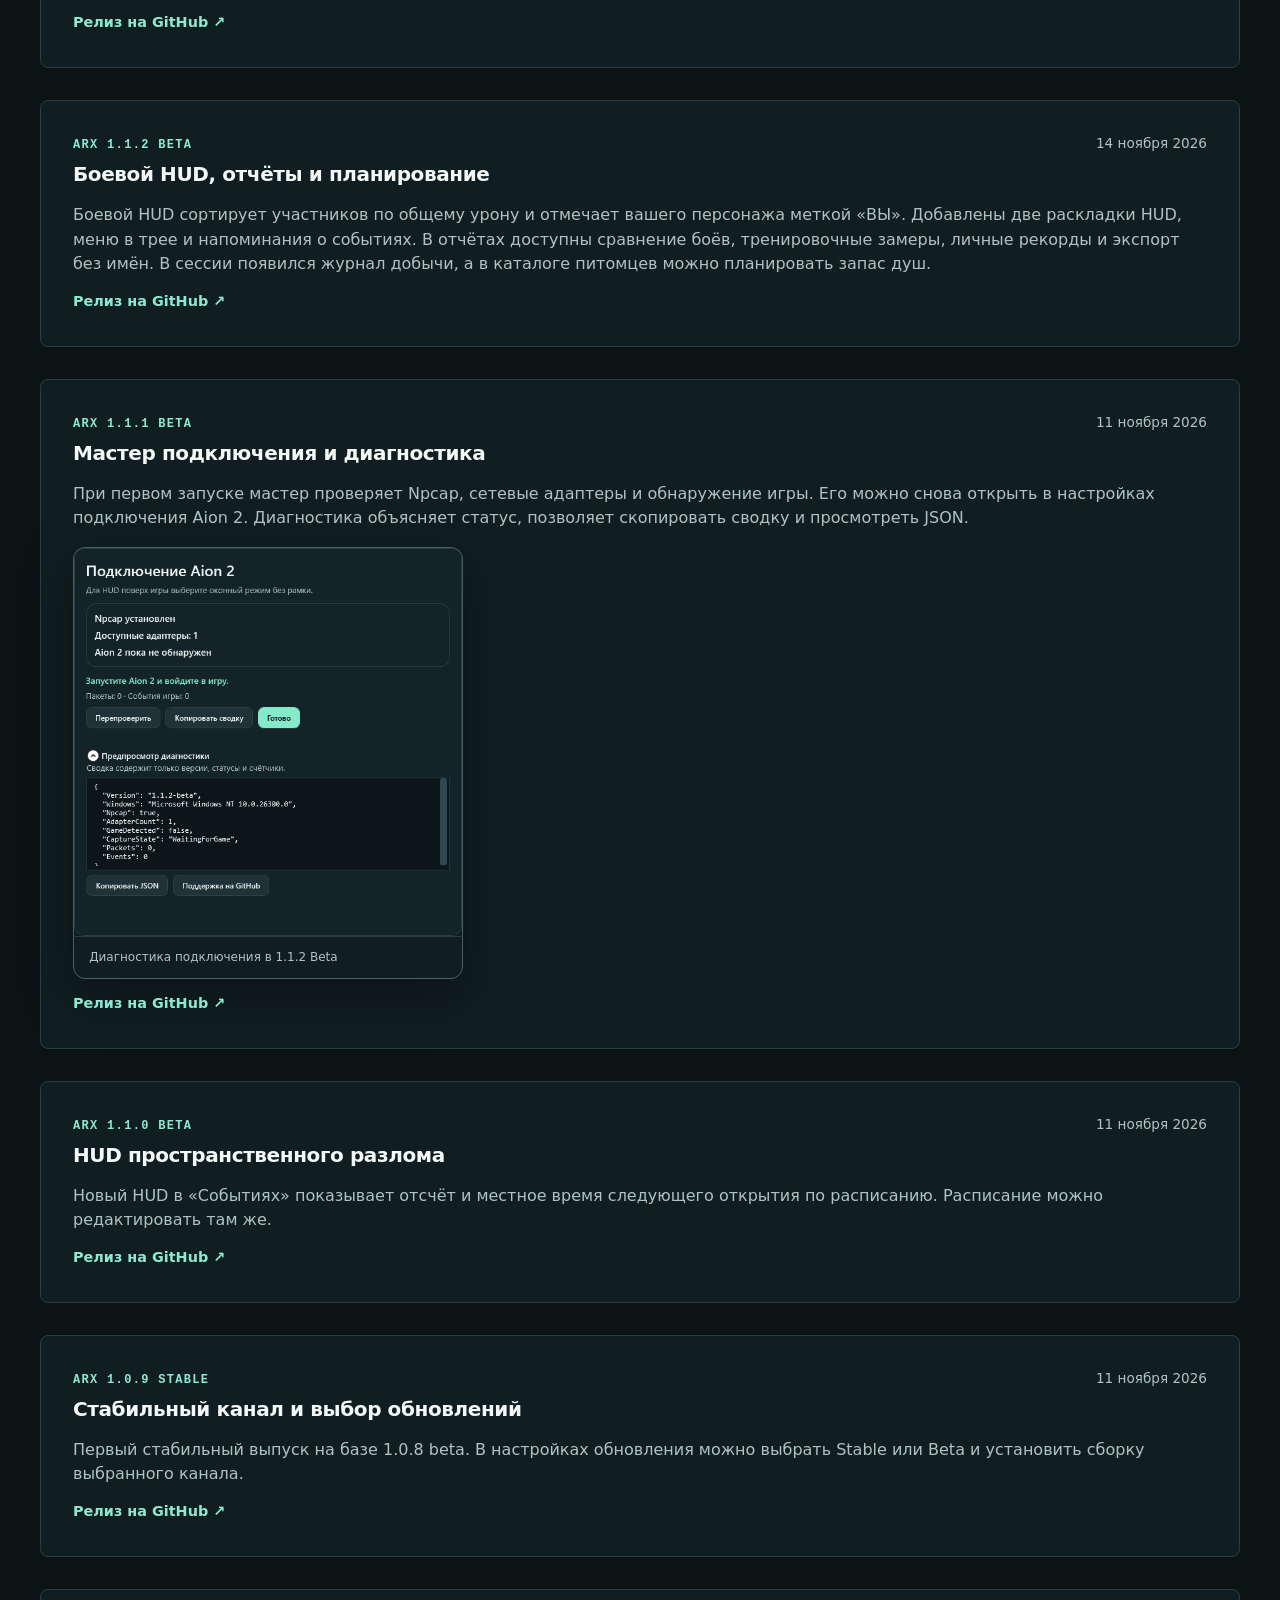
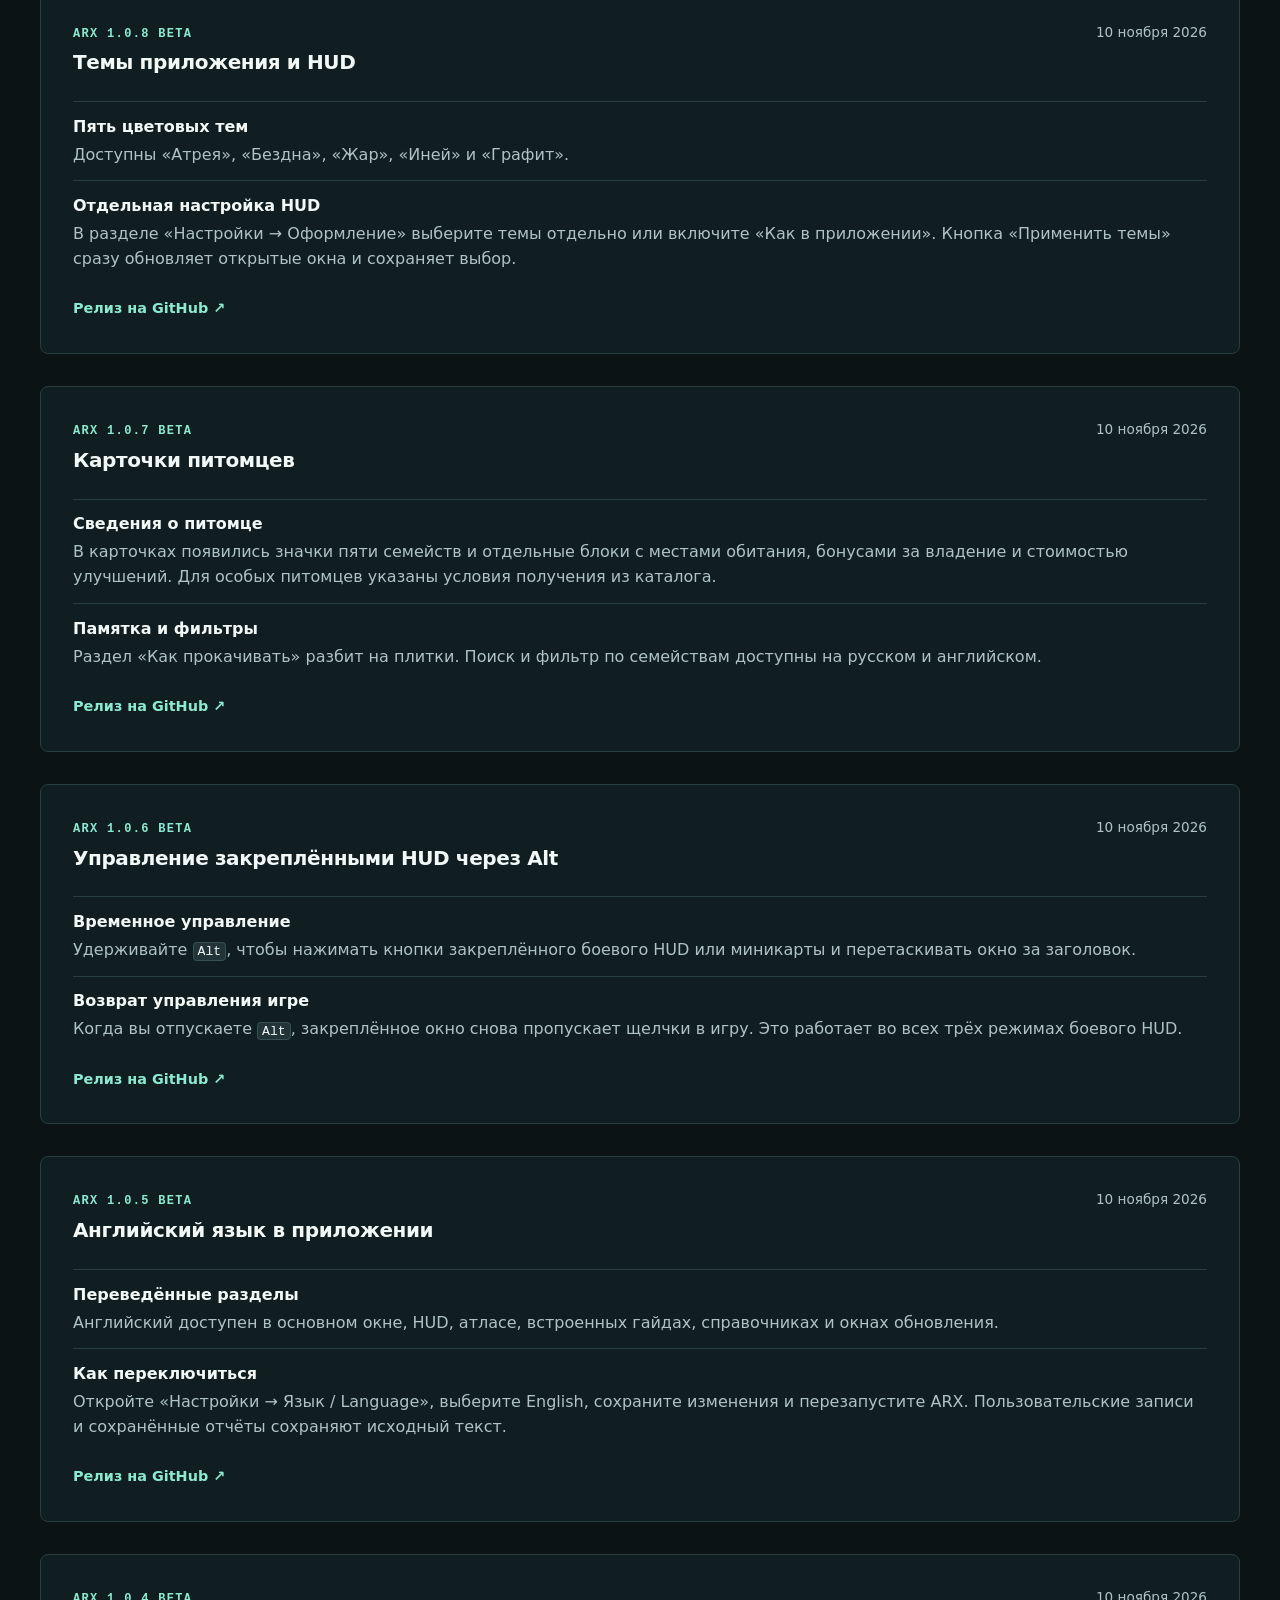
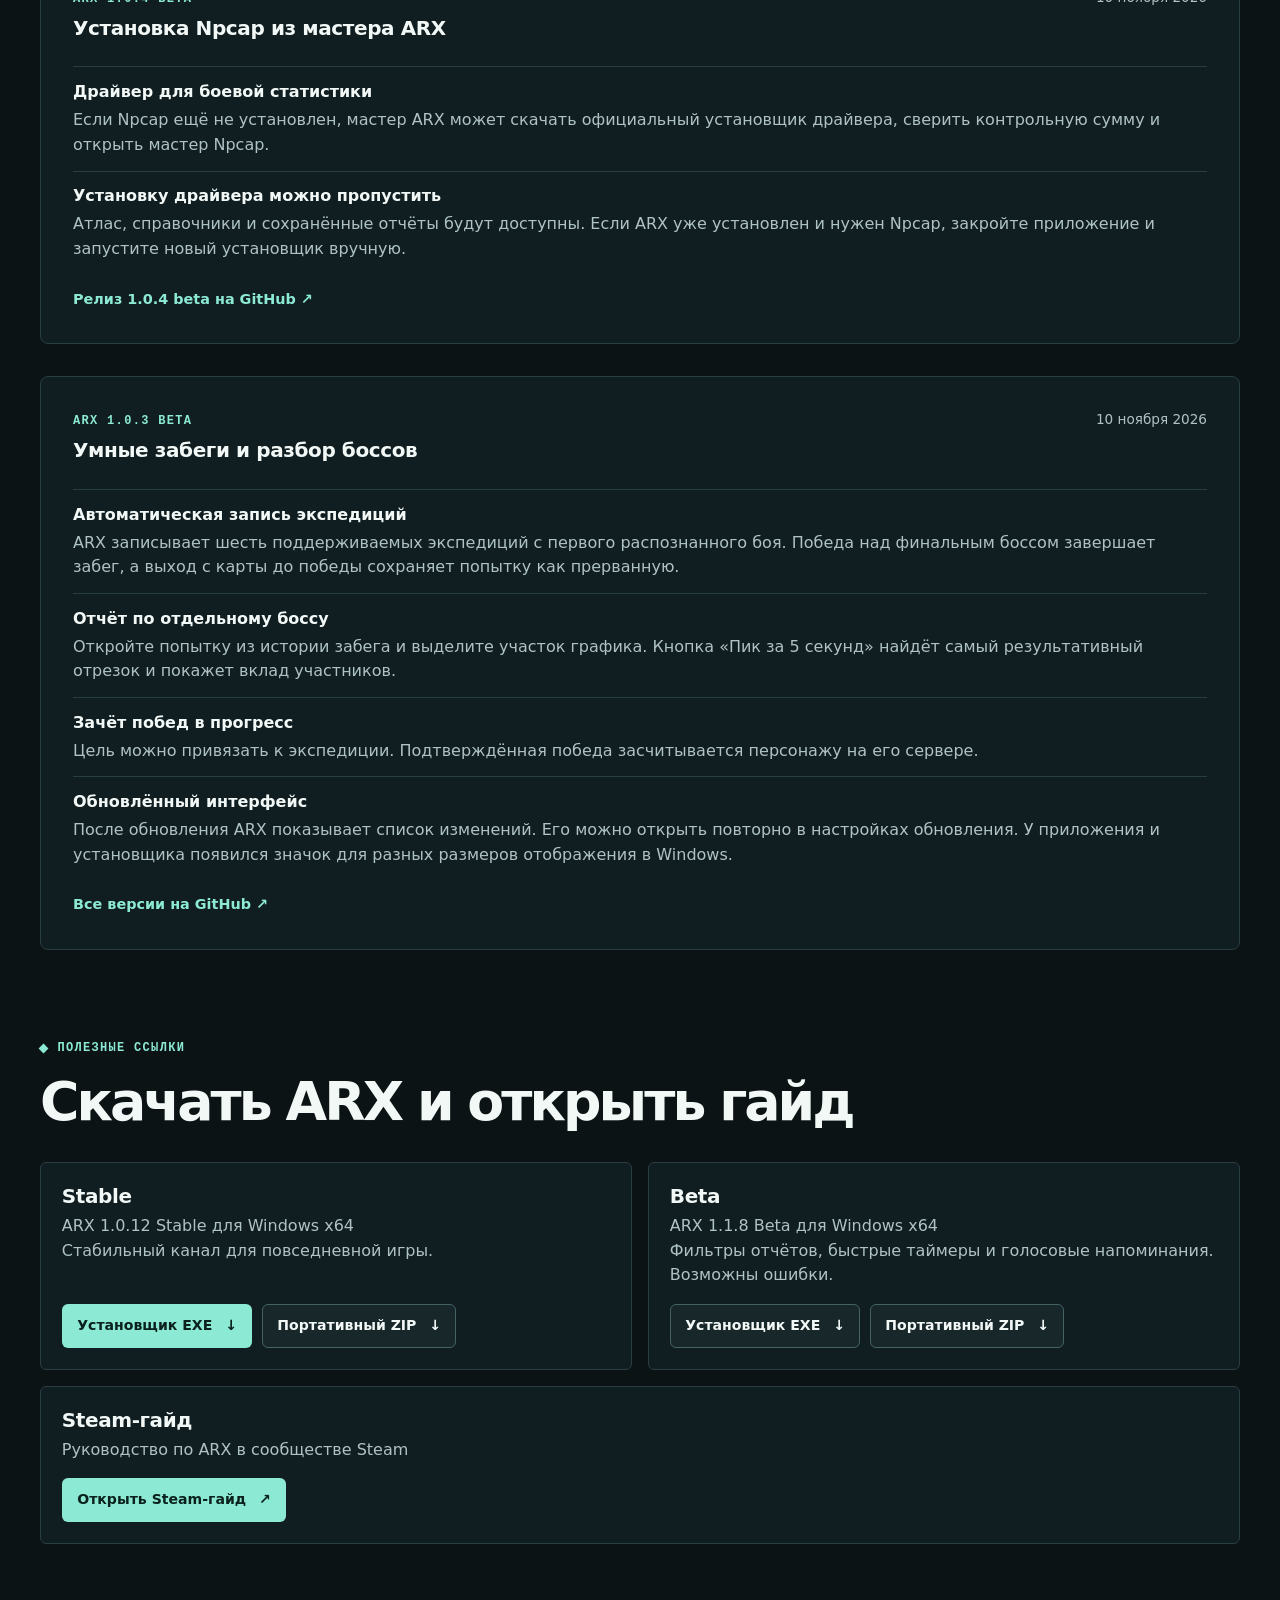
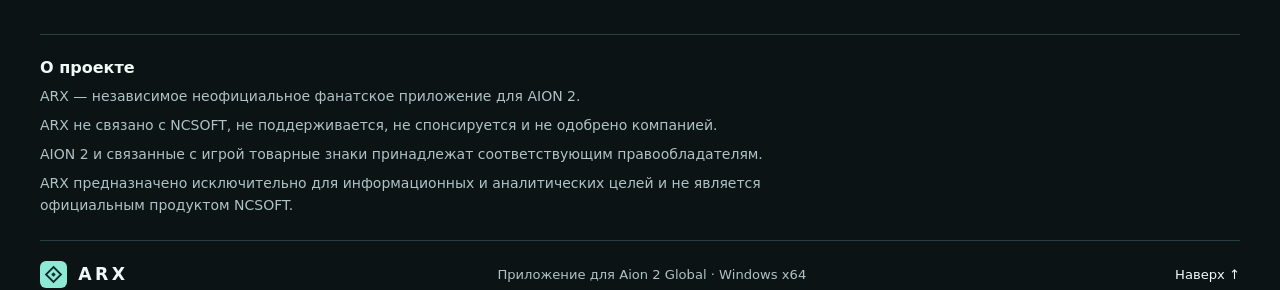
==== commit 6b999151: "Update ARX site for Stable 1.0.12 and Beta 1.1.8" ====
--- a/index.html
+++ b/index.html
@@ -38,10 +38,10 @@
           <p class="hero-text">Следите за DPS в бою, разбирайте попытки на боссах и отмечайте маршруты в атласе Атреи.</p>
           <p class="download-count">Загрузок ARX на GitHub: <output id="download-count" data-unavailable="временно недоступны">проверяем…</output></p>
           <div class="actions">
-            <a class="button primary" href="https://github.com/Kadjiru/ATX/releases/download/v1.0.11/ARX-Setup-1.0.11.exe" data-channel="stable" data-download="installer">Скачать ARX <span aria-hidden="true">↓</span></a>
+            <a class="button primary" href="https://github.com/Kadjiru/ATX/releases/download/v1.0.12/ARX-Setup-1.0.12.exe" data-channel="stable" data-download="installer">Скачать ARX <span aria-hidden="true">↓</span></a>
             <a class="button secondary" href="https://steamcommunity.com/sharedfiles/filedetails/?id=3837440685">Steam-гайд <span aria-hidden="true">↗</span></a>
           </div>
-          <p class="platform"><strong data-release-version="stable">ARX 1.0.11 Stable</strong> <span></span> WINDOWS x64 <span></span> GPL-3.0</p>
+          <p class="platform"><strong data-release-version="stable">ARX 1.0.12 Stable</strong> <span></span> WINDOWS x64 <span></span> GPL-3.0</p>
         </div>
         <figure class="hero-shot">
           <img src="assets/analysis-113-ru.png" width="1340" height="900" alt="Боевой отчёт ARX с графиком урона и статистикой группы">
@@ -90,8 +90,8 @@
     </section>
     <section class="wrap split reference" aria-labelledby="reference-title">
       <figure class="reference-shot">
-        <img src="assets/pets-110-ru.png" width="1340" height="900" loading="lazy" alt="Карточка питомца с регионами, бонусами и стоимостью улучшений">
-        <figcaption>Карточки питомцев · 1.1.0 Beta</figcaption>
+        <img src="assets/pets-118-ru.png" width="1340" height="900" loading="lazy" alt="Карточка питомца с регионами, бонусами и стоимостью улучшений">
+        <figcaption>Цели и карточки питомцев · 1.1.8 Beta</figcaption>
       </figure>
       <div>
         <p class="eyebrow"><span class="dot"></span> СПРАВОЧНИК</p>
@@ -99,8 +99,8 @@
         <dl class="detail-list">
           <div><dt>Билды для восьми классов</dt><dd>PvE-варианты для соло и группы с приоритетами характеристик, навыками, стигмами и первыми действиями в бою.</dd></div>
           <div><dt>Гайды по механикам</dt><dd>Подготовка, сигналы механик, действия по ролям и частые ошибки в экспедициях, Кошмарах, Возвышении, Преодолении и рейде Лудры.</dd></div>
-          <div><dt>Карточки питомцев</dt><dd>Ищите питомцев по имени, региону или семейству. В карточках показаны места обитания, бонусы за владение и стоимость улучшений. Памятка по прокачке разбита на плитки.</dd></div>
-          <div><dt>Мастерская</dt><dd>Смотрите рецепты и рассчитывайте недостающие материалы по локальному справочнику. Дата среза данных указана в приложении.</dd></div>
+          <div><dt>Карточки питомцев</dt><dd>Ищите питомцев по имени, региону или семейству. Сохраняйте цели по душам отдельно для каждого персонажа и включайте фильтр «Только с целью». Прежние записи доступны в «Общие цели».</dd></div>
+          <div><dt>Мастерская</dt><dd>Сохраняйте заметки и рецепты для билдов, собирайте список недостающих материалов и переносите покупки в задачи сессии. Дата среза данных указана в приложении.</dd></div>
         </dl>
       </div>
     </section>
@@ -128,6 +128,18 @@
         <p class="eyebrow"><span class="dot"></span> СОБЫТИЯ</p>
         <h2 id="rift-title">HUD пространственного разлома</h2>
         <p class="hero-text">В Beta откройте «События» и включите HUD разлома. Он показывает отсчёт и местное время следующего открытия. Расписание можно сверить с сервером и изменить в «Событиях».</p>
+      </div>
+    </section>
+    <section class="wrap split reference" aria-labelledby="network-title">
+      <figure class="reference-shot">
+        <img src="assets/network-connection-118-ru.png" width="1340" height="900" loading="lazy" alt="Вкладка подключения в ARX 1.1.8 Beta">
+        <figcaption>Подключение · 1.1.8 Beta</figcaption>
+      </figure>
+      <div>
+        <h2 id="network-title">Подключение в Beta</h2>
+        <p class="hero-text">В Beta 1.1.8 доступны SSTP и L2TP/IPsec через встроенные службы Windows, а также SOCKS5 с передачей TCP и UDP. Во вкладке «Подключение» можно выбрать узел, проверить соединение и задать IPv4-адреса для маршрутизации.</p>
+        <p class="hero-text">Вход в Aion 2 через эти подключения пока не подтверждён. Доступность публичных узлов, регион доступа и задержка не гарантируются. Маршруты задаются по адресам, DNS и IPv6 этим списком не перенаправляются. SOCKS5 не добавляет шифрование. Блокировки трафика при обрыве нет, возможен возврат к прямому соединению.</p>
+        <p class="hero-text">Перед подключением приложение запрашивает согласие, Windows отдельно запрашивает права для сетевого компонента. VPN Gate ведёт журналы соединений, включая исходный IP. Для portable распакуйте архив целиком с папкой Components/Socks.</p>
       </div>
     </section>
     <section class="setup" id="setup" aria-labelledby="setup-title">
@@ -147,6 +159,46 @@
     <section class="wrap changelog" id="changelog" aria-labelledby="changelog-title">
       <p class="eyebrow"><span class="dot"></span> ИСТОРИЯ ВЕРСИЙ</p>
       <h2 id="changelog-title">Что нового</h2>
+      <article class="release" id="release-1-1-8">
+        <header class="release-header">
+          <div><p class="feature-index">ARX 1.1.8 BETA</p><h3>SOCKS5 с передачей TCP и UDP</h3></div>
+          <time datetime="2026-11-21">21 ноября 2026</time>
+        </header>
+        <p>Во вкладке «Подключение» добавлен SOCKS5. TCP/TLS и UDP/DNS проверяются передачей данных, узлы можно выбрать по стране или указать вручную. Компоненты tun2socks и Wintun входят в сборку. Доступность узлов и вход в игру не гарантируются.</p>
+        <a class="release-link" href="https://github.com/Kadjiru/ATX/releases/tag/v1.1.8-beta">Релиз на GitHub</a>
+      </article>
+      <article class="release" id="release-1-1-7">
+        <header class="release-header">
+          <div><p class="feature-index">ARX 1.1.7 BETA</p><h3>Подключение через службы Windows</h3></div>
+          <time datetime="2026-11-21">21 ноября 2026</time>
+        </header>
+        <p>SSTP и L2TP/IPsec используют встроенные службы Windows и узлы VPN Gate. ARX показывает статус подключения, позволяет отменить попытку и направить выбранные IPv4-адреса через туннель. Вход в Aion 2 не подтверждён.</p>
+        <a class="release-link" href="https://github.com/Kadjiru/ATX/releases/tag/v1.1.7-beta">Релиз на GitHub</a>
+      </article>
+      <article class="release" id="release-1-1-6">
+        <header class="release-header">
+          <div><p class="feature-index">ARX 1.1.6 BETA</p><h3>Помощник внешних VPN-клиентов</h3></div>
+          <time datetime="2026-11-21">21 ноября 2026</time>
+        </header>
+        <p>В версии 1.1.6 появилась вкладка для настройки hide.me Free и Windscribe Free, запуска клиента и проверки ICMP-отклика. Встроенное управление подключением добавлено следующими выпусками.</p>
+        <a class="release-link" href="https://github.com/Kadjiru/ATX/releases/tag/v1.1.6-beta">Релиз на GitHub</a>
+      </article>
+      <article class="release" id="release-1-1-5">
+        <header class="release-header">
+          <div><p class="feature-index">ARX 1.1.5 BETA</p><h3>Цели питомцев и задачи сессии</h3></div>
+          <time datetime="2026-11-17">17 ноября 2026</time>
+        </header>
+        <p>Цели по душам питомцев привязаны к сохранённым персонажам. Прежние записи доступны в «Общие цели». Добавлен фильтр «Только с целью». Недостающие материалы из билда можно перенести в задачи сессии без дубликатов.</p>
+        <a class="release-link" href="https://github.com/Kadjiru/ATX/releases/tag/v1.1.5-beta">Релиз на GitHub</a>
+      </article>
+      <article class="release" id="release-1-0-12">
+        <header class="release-header">
+          <div><p class="feature-index">ARX 1.0.12 STABLE</p><h3>Цели персонажей и списки покупок</h3></div>
+          <time datetime="2026-11-19">19 ноября 2026</time>
+        </header>
+        <p>В стабильном канале появились цели по душам питомцев для отдельных персонажей, заметки и сохранённые рецепты для билдов. Список покупок объединяет недостающие материалы и переносится в задачи сессии без дубликатов.</p>
+        <a class="release-link" href="https://github.com/Kadjiru/ATX/releases/tag/v1.0.12">Релиз на GitHub</a>
+      </article>
       <article class="release" id="release-1-1-4">
         <header class="release-header">
           <div>
@@ -324,23 +376,23 @@
         <article id="download">
           <div>
             <h3>Stable</h3>
-            <p><span data-release-version="stable">ARX 1.0.11 Stable</span> для Windows x64</p>
+            <p><span data-release-version="stable">ARX 1.0.12 Stable</span> для Windows x64</p>
             <p>Стабильный канал для повседневной игры.</p>
           </div>
           <div class="download-actions">
-            <a class="button primary" href="https://github.com/Kadjiru/ATX/releases/download/v1.0.11/ARX-Setup-1.0.11.exe" data-channel="stable" data-download="installer">Установщик EXE <span aria-hidden="true">↓</span></a>
-            <a class="button secondary" href="https://github.com/Kadjiru/ATX/releases/download/v1.0.11/ARX-1.0.11-win-x64.zip" data-channel="stable" data-download="portable">Портативный ZIP <span aria-hidden="true">↓</span></a>
+            <a class="button primary" href="https://github.com/Kadjiru/ATX/releases/download/v1.0.12/ARX-Setup-1.0.12.exe" data-channel="stable" data-download="installer">Установщик EXE <span aria-hidden="true">↓</span></a>
+            <a class="button secondary" href="https://github.com/Kadjiru/ATX/releases/download/v1.0.12/ARX-1.0.12-win-x64.zip" data-channel="stable" data-download="portable">Портативный ZIP <span aria-hidden="true">↓</span></a>
           </div>
         </article>
         <article>
           <div>
             <h3>Beta</h3>
-            <p><span data-release-version="beta">ARX 1.1.4 Beta</span> для Windows x64</p>
+            <p><span data-release-version="beta">ARX 1.1.8 Beta</span> для Windows x64</p>
             <p>Фильтры отчётов, быстрые таймеры и голосовые напоминания. Возможны ошибки.</p>
           </div>
           <div class="download-actions">
-            <a class="button secondary" href="https://github.com/Kadjiru/ATX/releases/download/v1.1.4-beta/ARX-Beta-Setup-1.1.4-beta.exe" data-channel="beta" data-download="installer">Установщик EXE <span aria-hidden="true">↓</span></a>
-            <a class="button secondary" href="https://github.com/Kadjiru/ATX/releases/download/v1.1.4-beta/ARX-1.1.4-beta-win-x64.zip" data-channel="beta" data-download="portable">Портативный ZIP <span aria-hidden="true">↓</span></a>
+            <a class="button secondary" href="https://github.com/Kadjiru/ATX/releases/download/v1.1.8-beta/ARX-Beta-Setup-1.1.8-beta.exe" data-channel="beta" data-download="installer">Установщик EXE <span aria-hidden="true">↓</span></a>
+            <a class="button secondary" href="https://github.com/Kadjiru/ATX/releases/download/v1.1.8-beta/ARX-1.1.8-beta-win-x64.zip" data-channel="beta" data-download="portable">Портативный ZIP <span aria-hidden="true">↓</span></a>
           </div>
         </article>
         <article id="steam">
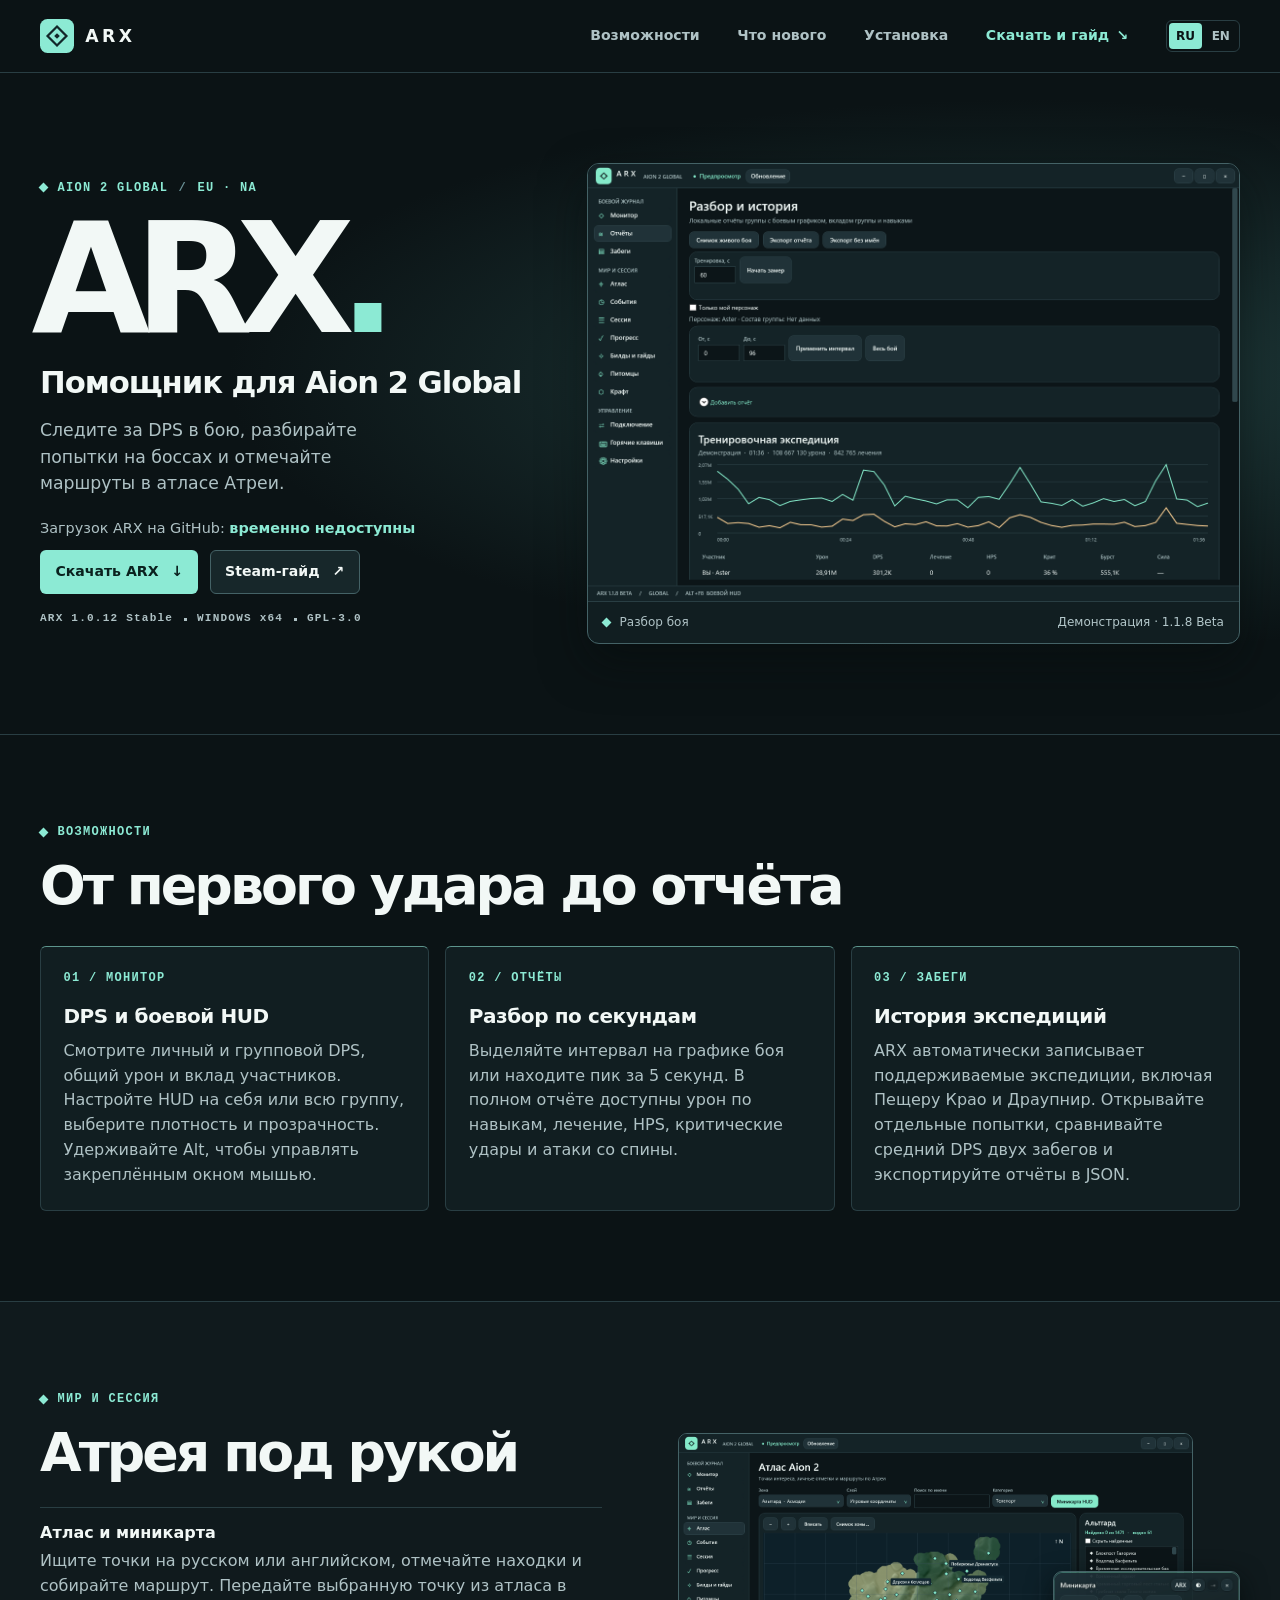
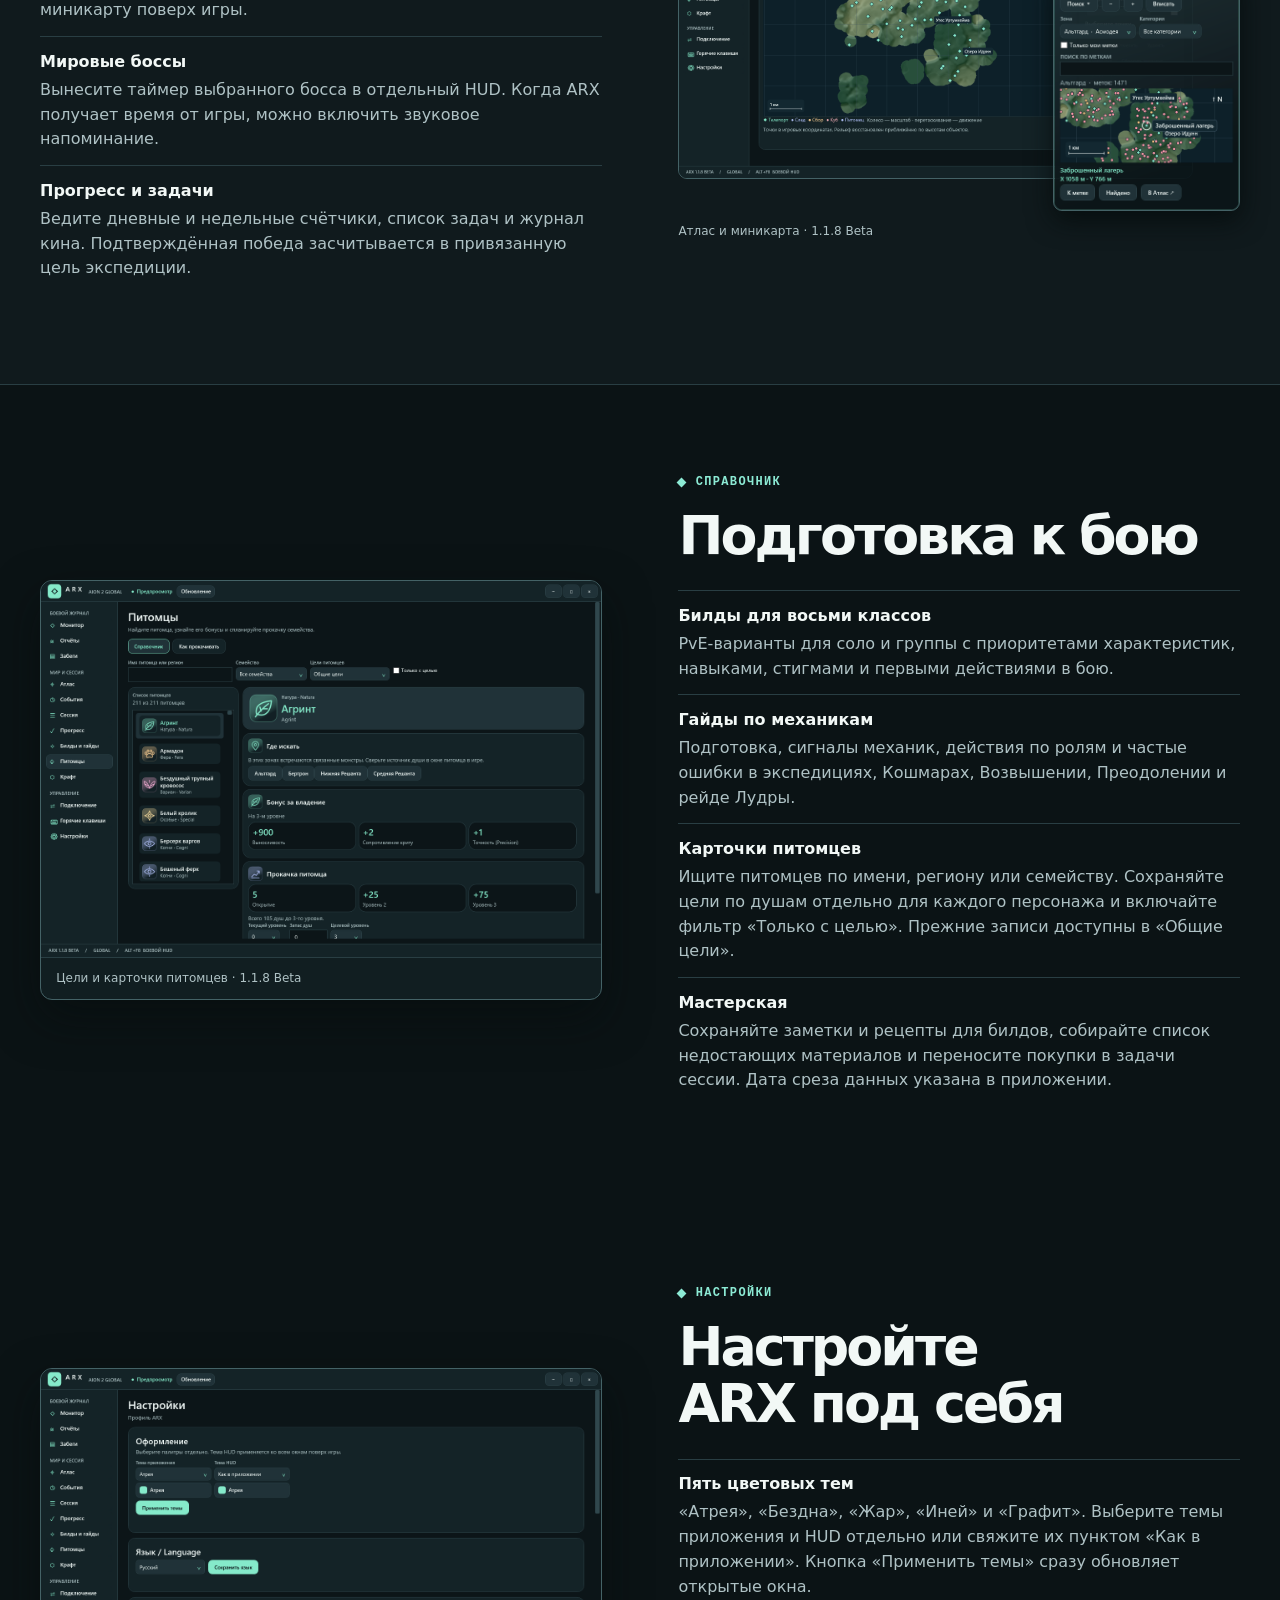
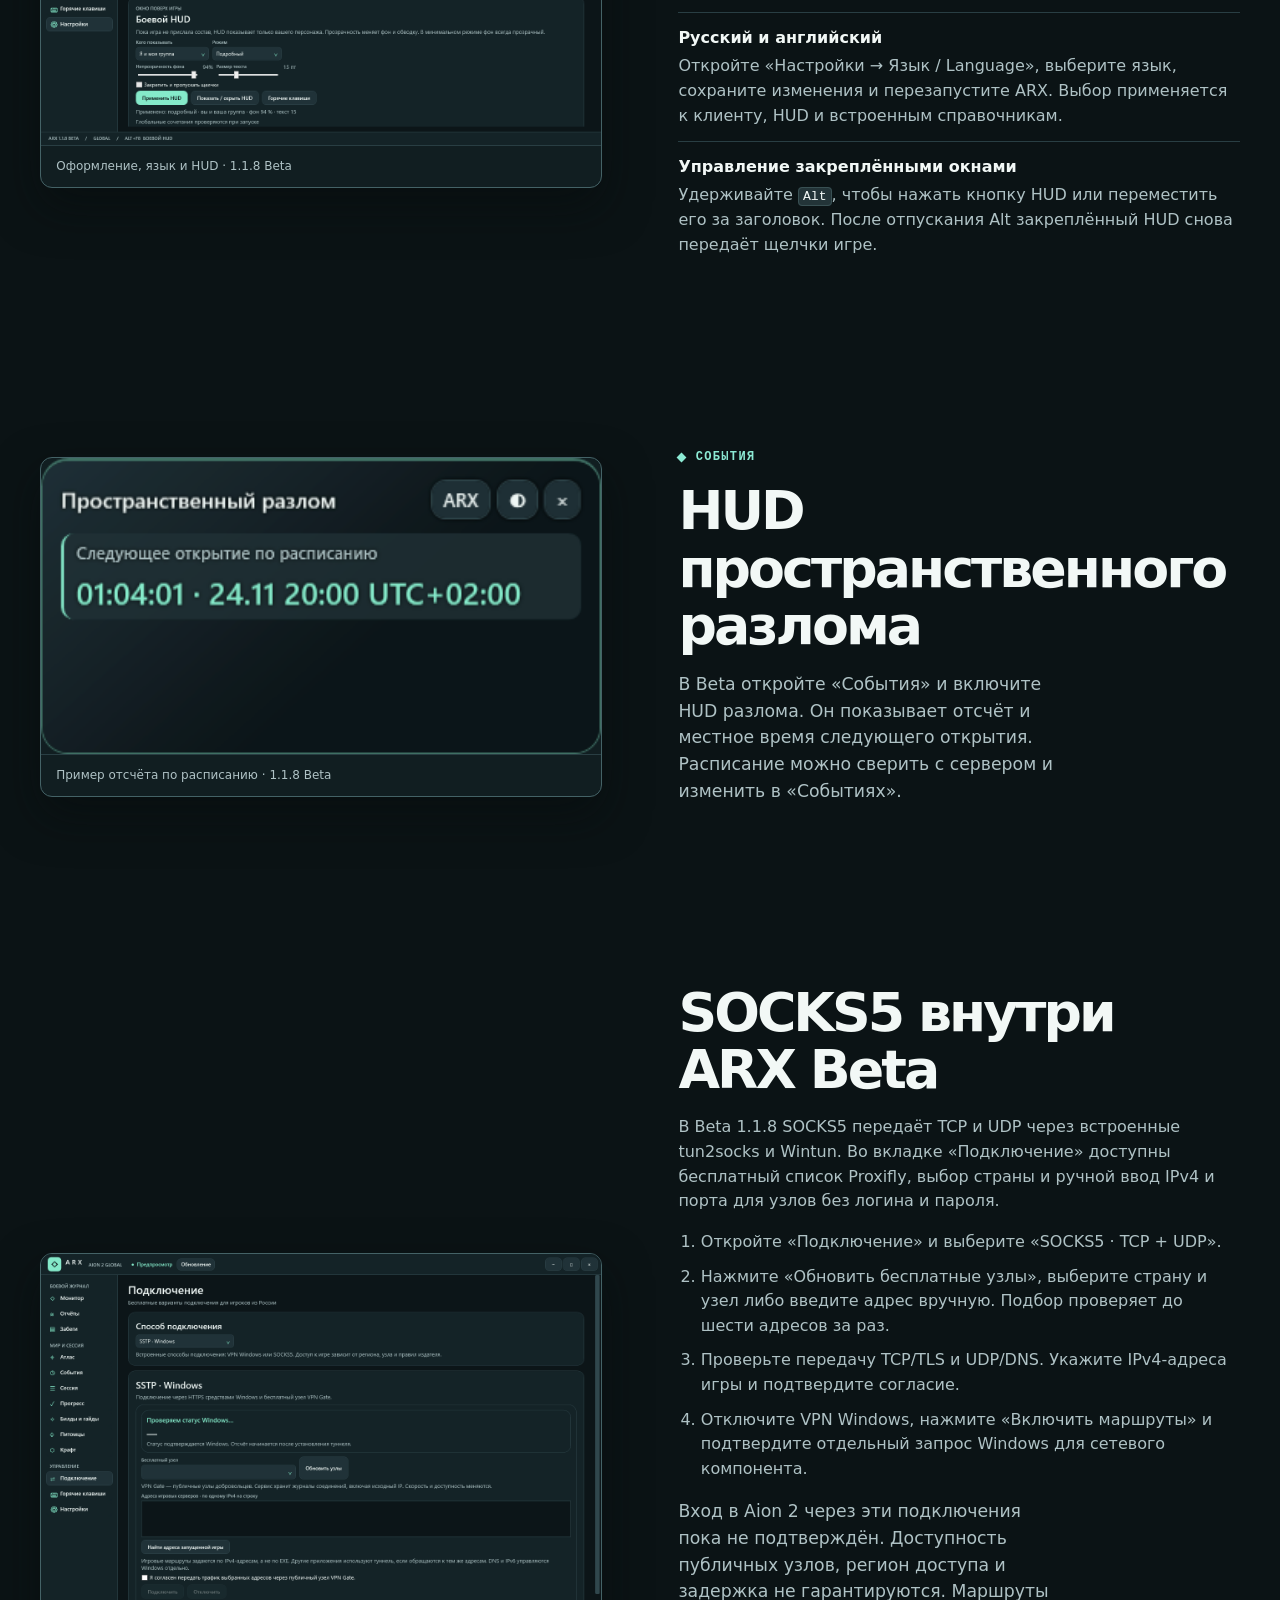
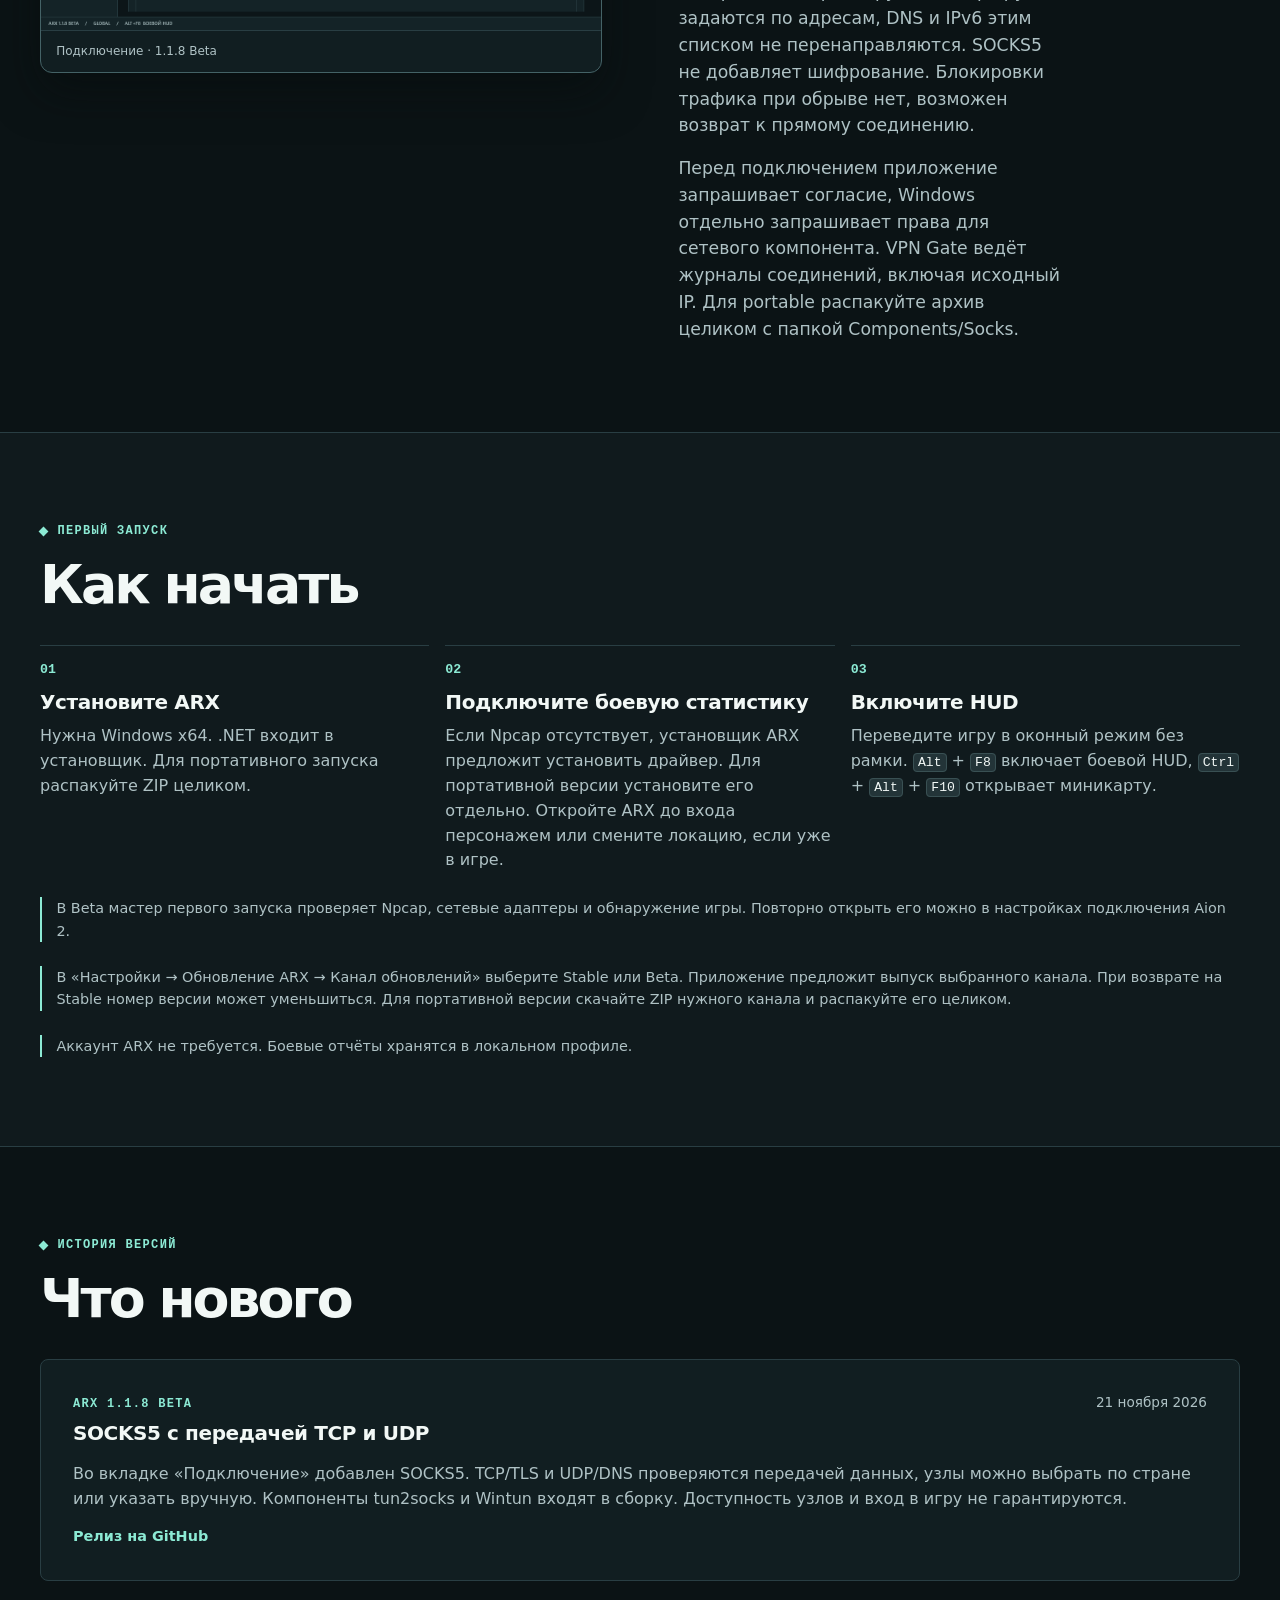
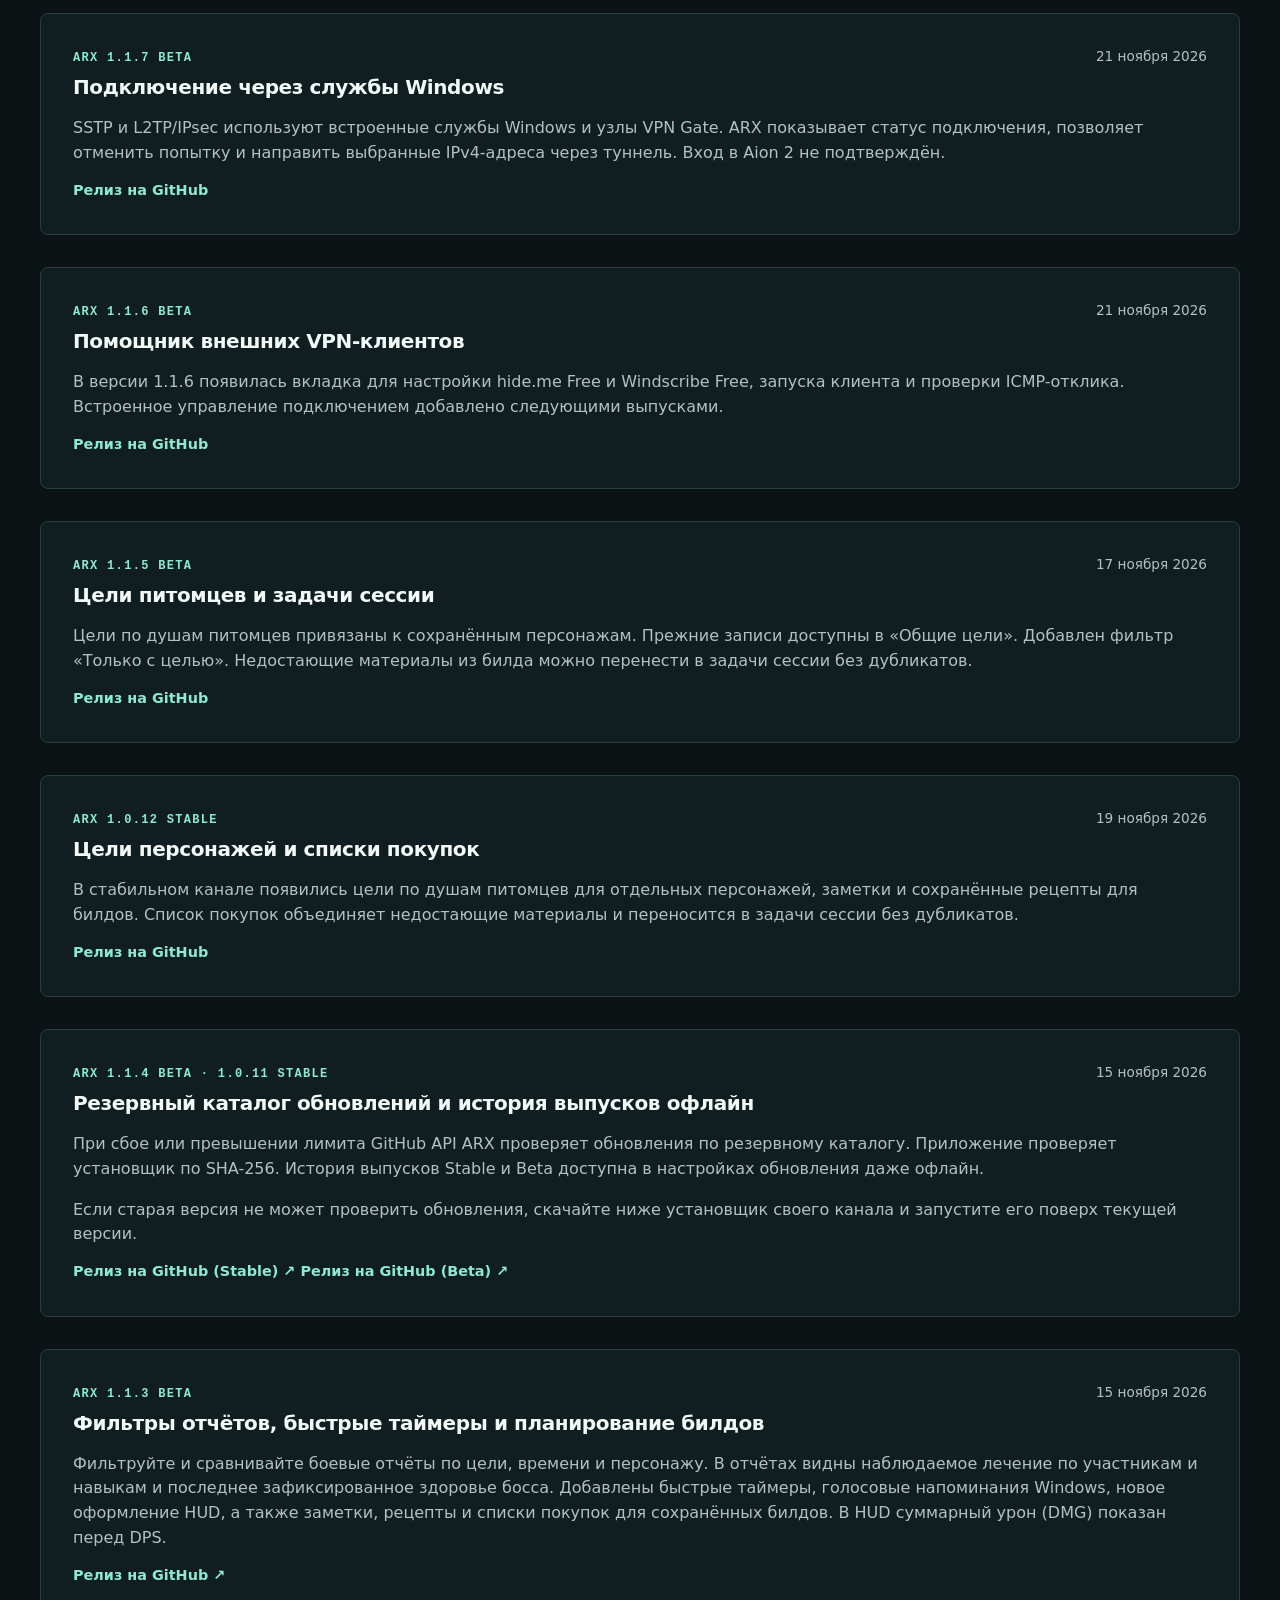
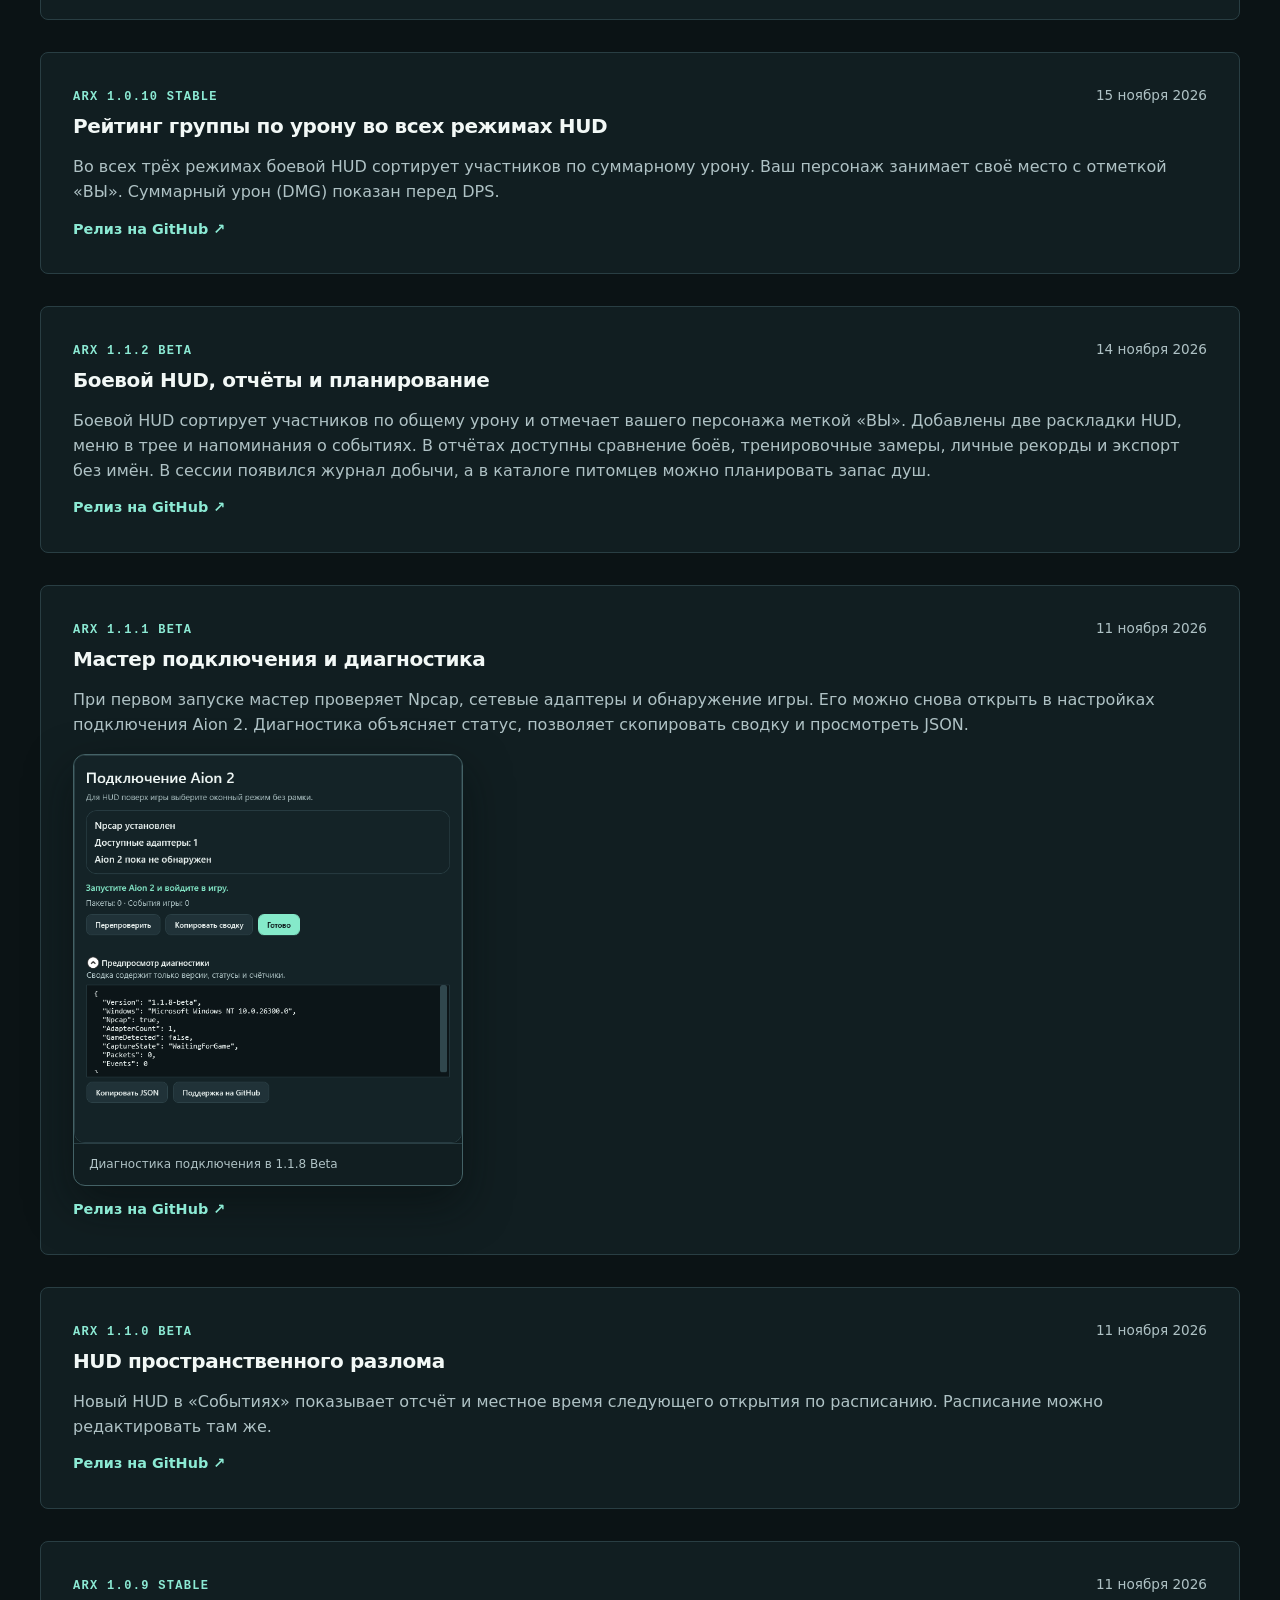
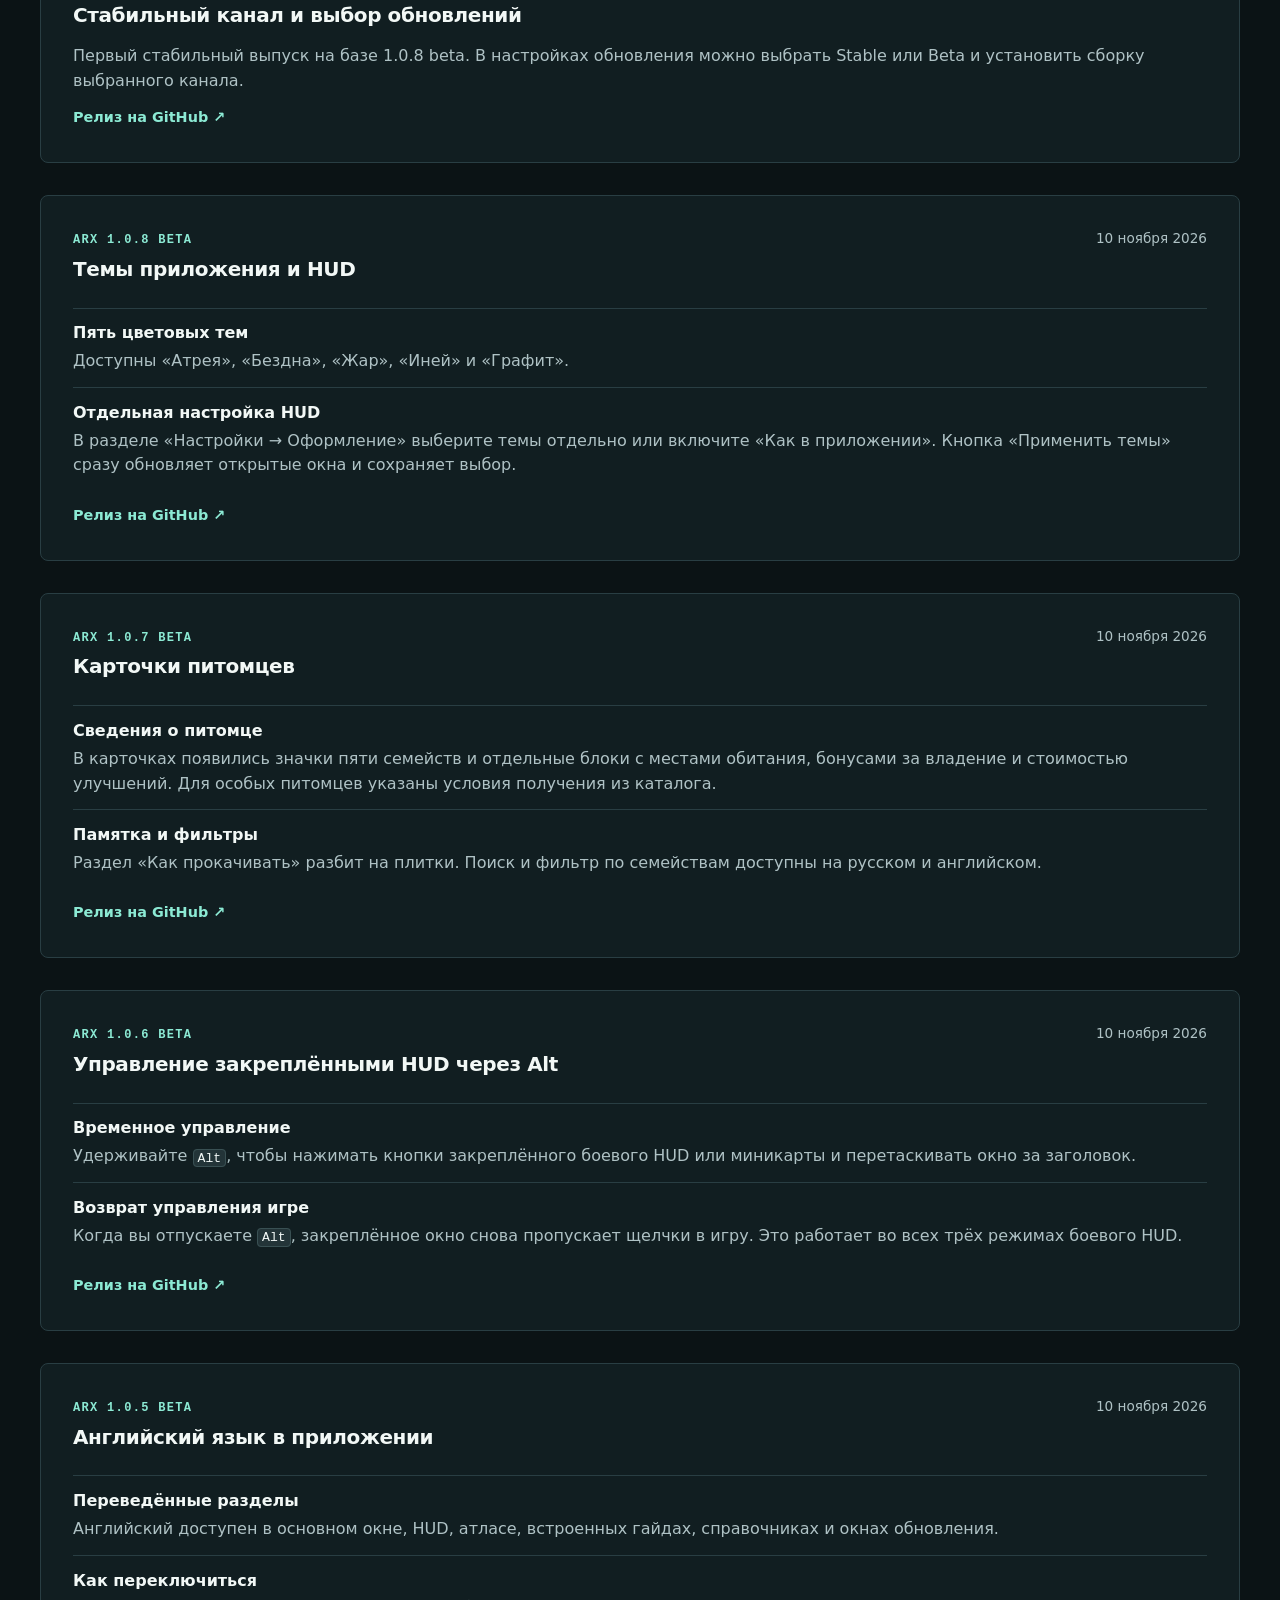
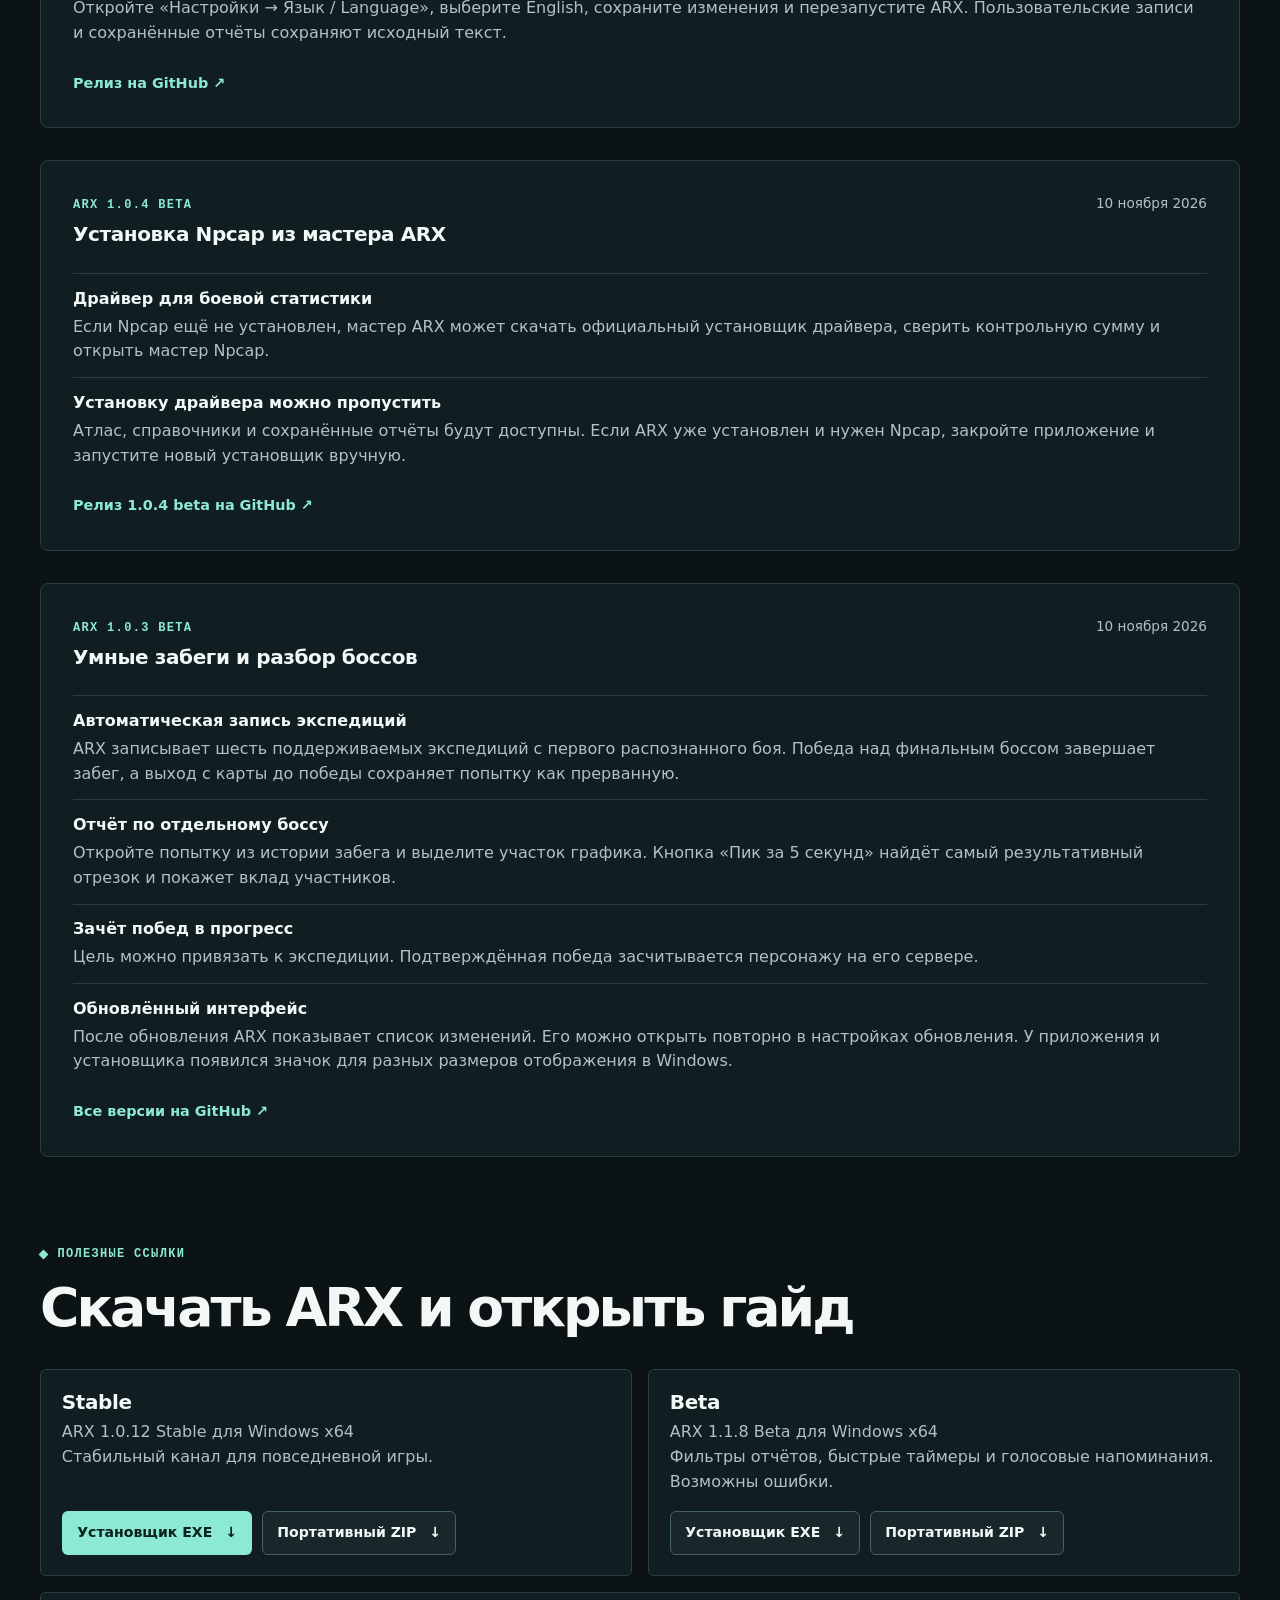
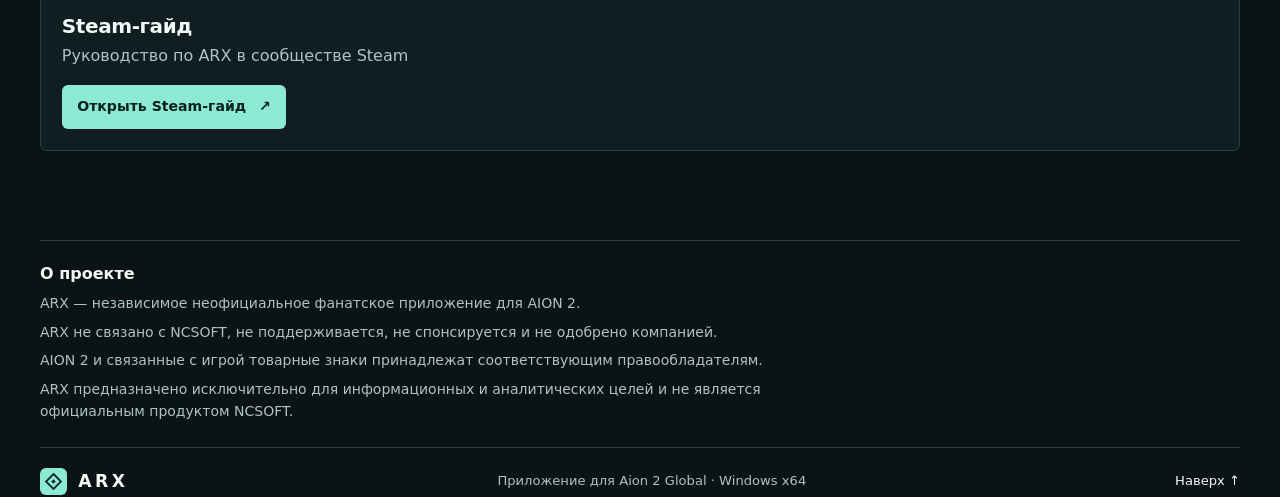
==== commit e8b6c433: "Refresh all ARX screenshots and explain integrated SOCKS5" ====
--- a/index.html
+++ b/index.html
@@ -8,7 +8,7 @@
   <title>ARX — помощник для Aion 2 Global</title>
   <link rel="icon" href="assets/arx.svg" type="image/svg+xml">
   <link rel="alternate" hreflang="en" href="en.html">
-  <link rel="stylesheet" href="style.css?v=5">
+  <link rel="stylesheet" href="style.css?v=6">
   <script src="downloads.js?v=5" defer></script>
 </head>
 <body>
@@ -44,8 +44,8 @@
           <p class="platform"><strong data-release-version="stable">ARX 1.0.12 Stable</strong> <span></span> WINDOWS x64 <span></span> GPL-3.0</p>
         </div>
         <figure class="hero-shot">
-          <img src="assets/analysis-113-ru.png" width="1340" height="900" alt="Боевой отчёт ARX с графиком урона и статистикой группы">
-          <figcaption><span class="dot"></span> Разбор боя <span class="caption-note">Демонстрация · 1.1.3 Beta</span></figcaption>
+          <img src="assets/analysis-118-full-ru.png" width="1340" height="900" alt="Боевой отчёт ARX с графиком урона и статистикой группы">
+          <figcaption><span class="dot"></span> Разбор боя <span class="caption-note">Демонстрация · 1.1.8 Beta</span></figcaption>
         </figure>
       </div>
     </section>
@@ -82,15 +82,15 @@
           </dl>
         </div>
         <figure class="map-shots">
-          <img class="atlas" src="assets/atlas-110-ru.png" width="1340" height="900" loading="lazy" alt="Атлас ARX с телепортами Альтгарда">
-          <img class="minimap" src="assets/hud-atlas-110-ru.png" width="388" height="500" loading="lazy" alt="Миникарта ARX с выбранной точкой в Альтгарде">
-          <figcaption>Атлас и миникарта · 1.1.0 Beta</figcaption>
+          <img class="atlas" src="assets/atlas-118-full-ru.png" width="1340" height="900" loading="lazy" alt="Атлас ARX с телепортами Альтгарда">
+          <img class="minimap" src="assets/hud-atlas-118-full-ru.png" width="388" height="500" loading="lazy" alt="Миникарта ARX с выбранной точкой в Альтгарде">
+          <figcaption>Атлас и миникарта · 1.1.8 Beta</figcaption>
         </figure>
       </div>
     </section>
     <section class="wrap split reference" aria-labelledby="reference-title">
       <figure class="reference-shot">
-        <img src="assets/pets-118-ru.png" width="1340" height="900" loading="lazy" alt="Карточка питомца с регионами, бонусами и стоимостью улучшений">
+        <img src="assets/pets-118-full-ru.png" width="1340" height="900" loading="lazy" alt="Карточка питомца с регионами, бонусами и стоимостью улучшений">
         <figcaption>Цели и карточки питомцев · 1.1.8 Beta</figcaption>
       </figure>
       <div>
@@ -106,8 +106,8 @@
     </section>
     <section class="wrap split reference" aria-labelledby="appearance-title">
       <figure class="reference-shot">
-        <img src="assets/settings-110-ru.png" width="1340" height="900" loading="lazy" alt="Настройки ARX с выбором темы, языка и параметров боевого HUD">
-        <figcaption>Оформление, язык и HUD · 1.1.0 Beta</figcaption>
+        <img src="assets/settings-118-full-ru.png" width="1340" height="900" loading="lazy" alt="Настройки ARX с выбором темы, языка и параметров боевого HUD">
+        <figcaption>Оформление, язык и HUD · 1.1.8 Beta</figcaption>
       </figure>
       <div>
         <p class="eyebrow"><span class="dot"></span> НАСТРОЙКИ</p>
@@ -121,8 +121,8 @@
     </section>
     <section class="wrap split reference" aria-labelledby="rift-title">
       <figure class="reference-shot">
-        <img src="assets/hud-rift-110-ru.png" width="365" height="193" loading="lazy" alt="HUD пространственного разлома с примером отсчёта и времени открытия">
-        <figcaption>Пример отсчёта по расписанию · 1.1.0 Beta</figcaption>
+        <img src="assets/hud-rift-118-full-ru.png" width="365" height="193" loading="lazy" alt="HUD пространственного разлома с примером отсчёта и времени открытия">
+        <figcaption>Пример отсчёта по расписанию · 1.1.8 Beta</figcaption>
       </figure>
       <div>
         <p class="eyebrow"><span class="dot"></span> СОБЫТИЯ</p>
@@ -132,12 +132,18 @@
     </section>
     <section class="wrap split reference" aria-labelledby="network-title">
       <figure class="reference-shot">
-        <img src="assets/network-connection-118-ru.png" width="1340" height="900" loading="lazy" alt="Вкладка подключения в ARX 1.1.8 Beta">
+        <img src="assets/network-connection-118-full-ru.png" width="1340" height="900" loading="lazy" alt="Вкладка подключения в ARX 1.1.8 Beta">
         <figcaption>Подключение · 1.1.8 Beta</figcaption>
       </figure>
       <div>
-        <h2 id="network-title">Подключение в Beta</h2>
-        <p class="hero-text">В Beta 1.1.8 доступны SSTP и L2TP/IPsec через встроенные службы Windows, а также SOCKS5 с передачей TCP и UDP. Во вкладке «Подключение» можно выбрать узел, проверить соединение и задать IPv4-адреса для маршрутизации.</p>
+        <h2 id="network-title">SOCKS5 внутри ARX Beta</h2>
+        <p class="network-copy">В Beta 1.1.8 SOCKS5 передаёт TCP и UDP через встроенные tun2socks и Wintun. Во вкладке «Подключение» доступны бесплатный список Proxifly, выбор страны и ручной ввод IPv4 и порта для узлов без логина и пароля.</p>
+        <ol class="network-steps">
+          <li>Откройте «Подключение» и выберите «SOCKS5 · TCP + UDP».</li>
+          <li>Нажмите «Обновить бесплатные узлы», выберите страну и узел либо введите адрес вручную. Подбор проверяет до шести адресов за раз.</li>
+          <li>Проверьте передачу TCP/TLS и UDP/DNS. Укажите IPv4-адреса игры и подтвердите согласие.</li>
+          <li>Отключите VPN Windows, нажмите «Включить маршруты» и подтвердите отдельный запрос Windows для сетевого компонента.</li>
+        </ol>
         <p class="hero-text">Вход в Aion 2 через эти подключения пока не подтверждён. Доступность публичных узлов, регион доступа и задержка не гарантируются. Маршруты задаются по адресам, DNS и IPv6 этим списком не перенаправляются. SOCKS5 не добавляет шифрование. Блокировки трафика при обрыве нет, возможен возврат к прямому соединению.</p>
         <p class="hero-text">Перед подключением приложение запрашивает согласие, Windows отдельно запрашивает права для сетевого компонента. VPN Gate ведёт журналы соединений, включая исходный IP. Для portable распакуйте архив целиком с папкой Components/Socks.</p>
       </div>
@@ -255,8 +261,8 @@
         </header>
         <p>При первом запуске мастер проверяет Npcap, сетевые адаптеры и обнаружение игры. Его можно снова открыть в настройках подключения Aion 2. Диагностика объясняет статус, позволяет скопировать сводку и просмотреть JSON.</p>
         <figure class="reference-shot release-preview">
-          <img src="assets/connection-112-ru.png" width="620" height="620" loading="lazy" alt="Мастер подключения к Aion 2 с открытым предпросмотром диагностики">
-          <figcaption>Диагностика подключения в 1.1.2 Beta</figcaption>
+          <img src="assets/connection-118-full-ru.png" width="620" height="620" loading="lazy" alt="Мастер подключения к Aion 2 с открытым предпросмотром диагностики">
+          <figcaption>Диагностика подключения в 1.1.8 Beta</figcaption>
         </figure>
         <a class="release-link" href="https://github.com/Kadjiru/ATX/releases/tag/v1.1.1-beta">Релиз на GitHub <span aria-hidden="true">↗</span></a>
       </article>
--- a/style.css
+++ b/style.css
@@ -41,6 +41,9 @@
 .hero h1 span { color: var(--mint); }
 .hero-subtitle { margin-top: 1.2rem; font-size: clamp(1.34rem, 2.4vw, 2.05rem); font-weight: 680; line-height: 1.16; letter-spacing: -.035em; }
 .hero-text { max-width: 35ch; margin-top: 1rem; color: var(--muted); font-size: 1.08rem; }
+.network-copy, .network-steps { margin-top: 1rem; color: var(--muted); }
+.network-steps { padding-left: 1.4rem; }
+.network-steps li + li { margin-top: .6rem; }
 .actions { display: flex; gap: .7rem; flex-wrap: wrap; margin-top: .65rem; }
 .button { display: inline-flex; justify-content: center; align-items: center; gap: .8rem; width: fit-content; min-height: 44px; padding: .6rem .9rem; border: 1px solid transparent; border-radius: 6px; font-size: .88rem; font-weight: 720; }
 .primary { background: var(--mint); color: #0a211e; }
